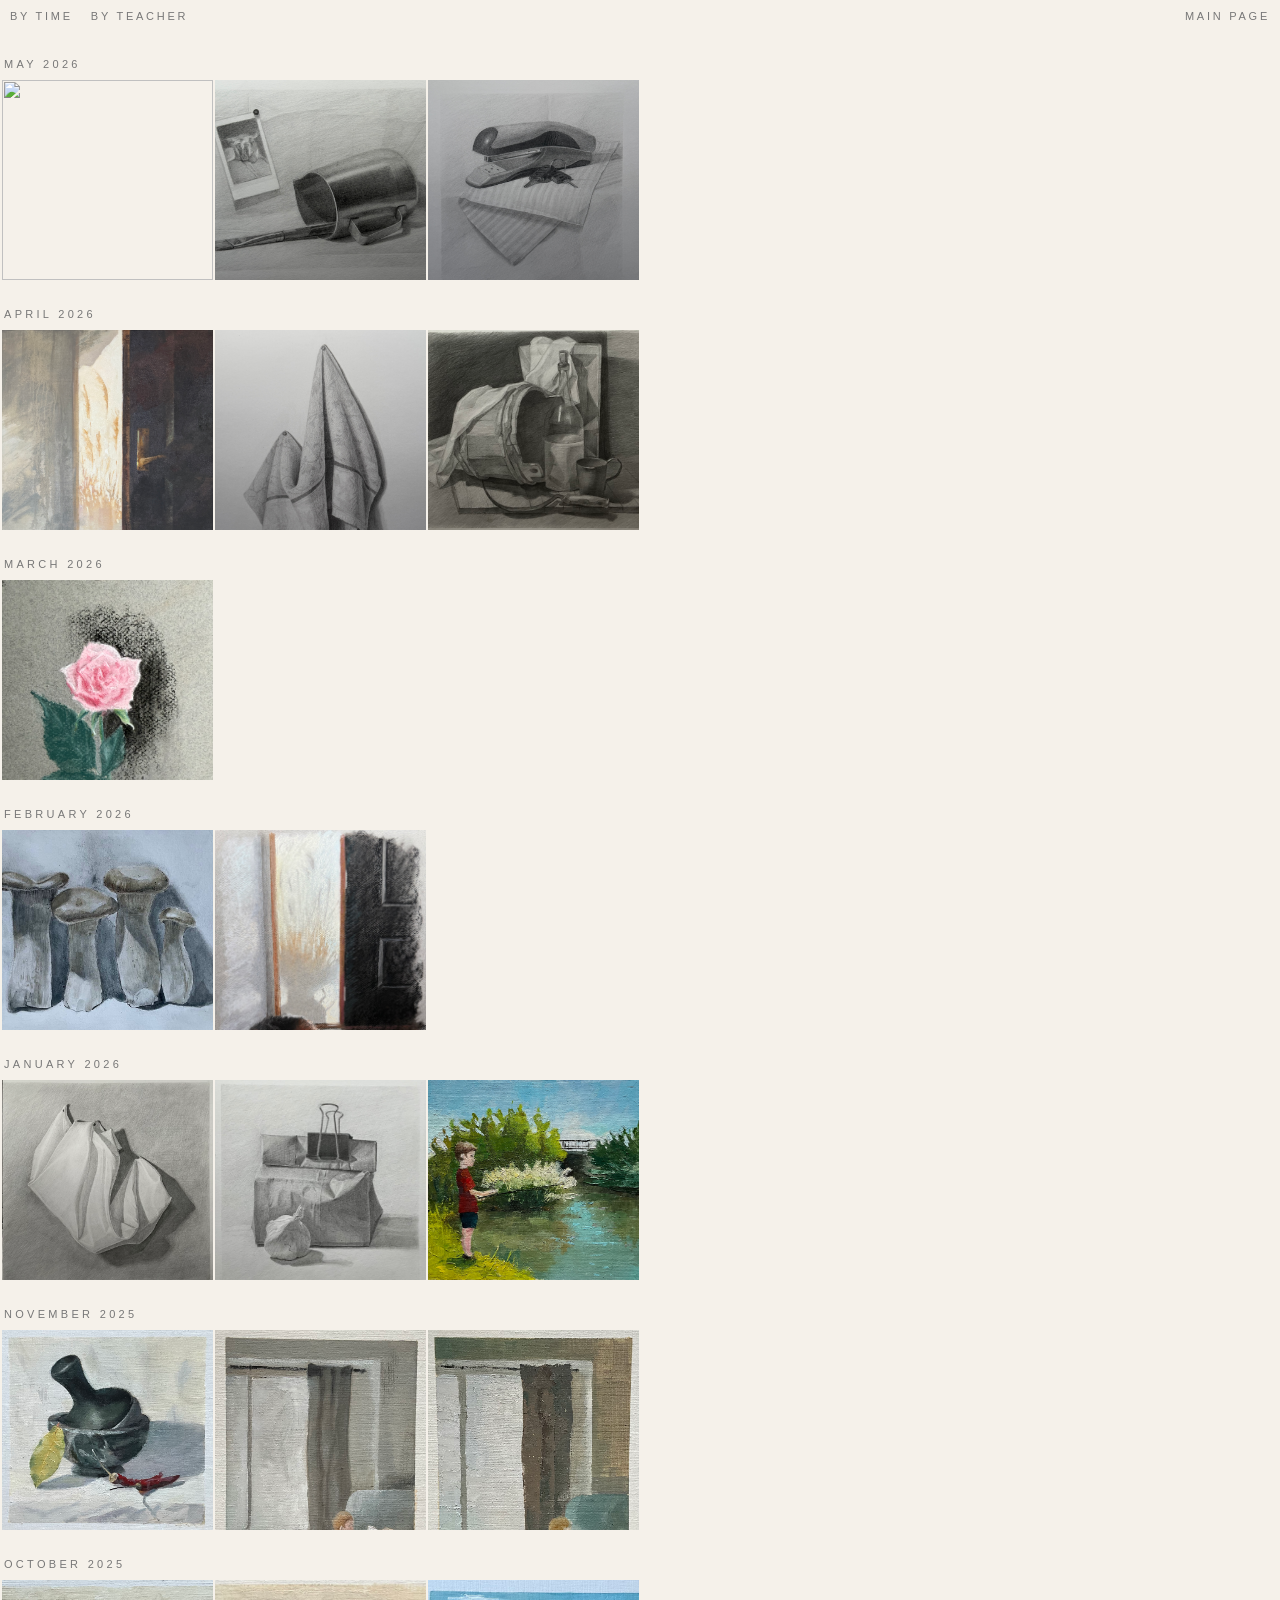
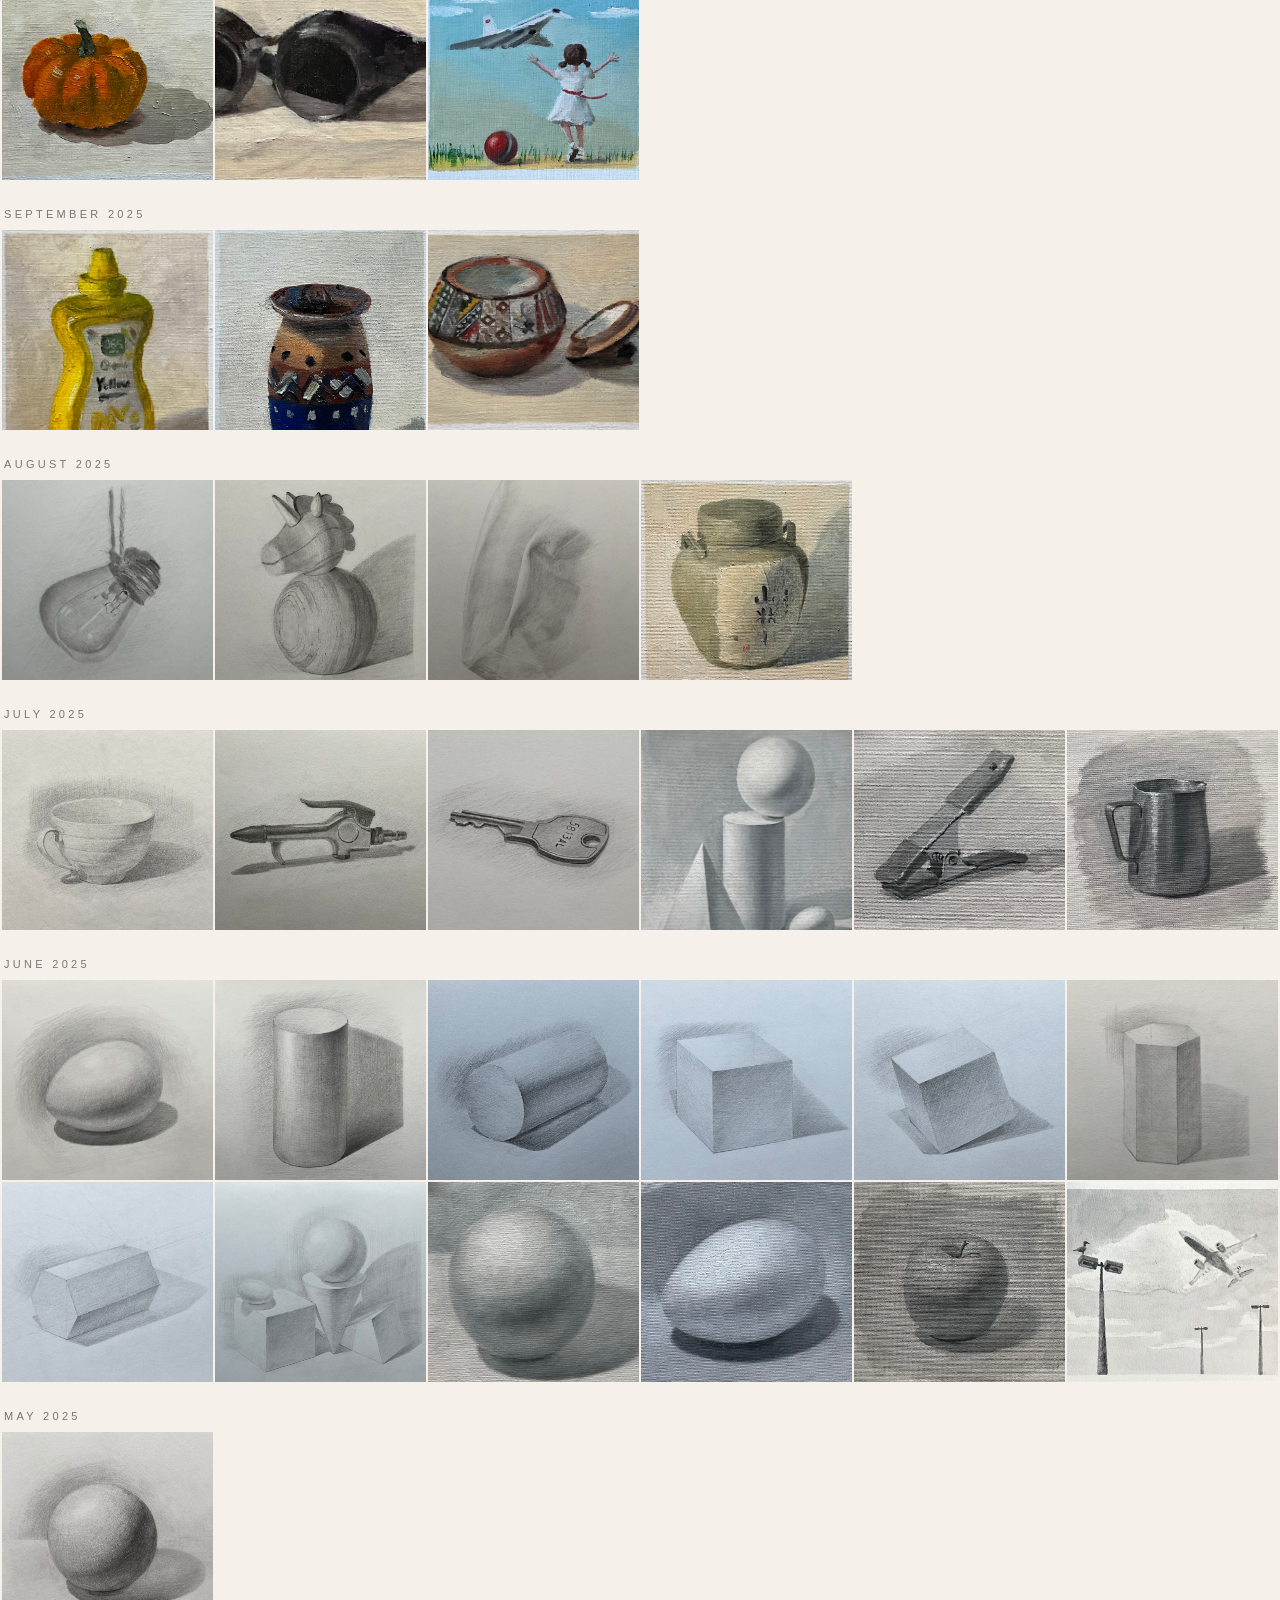
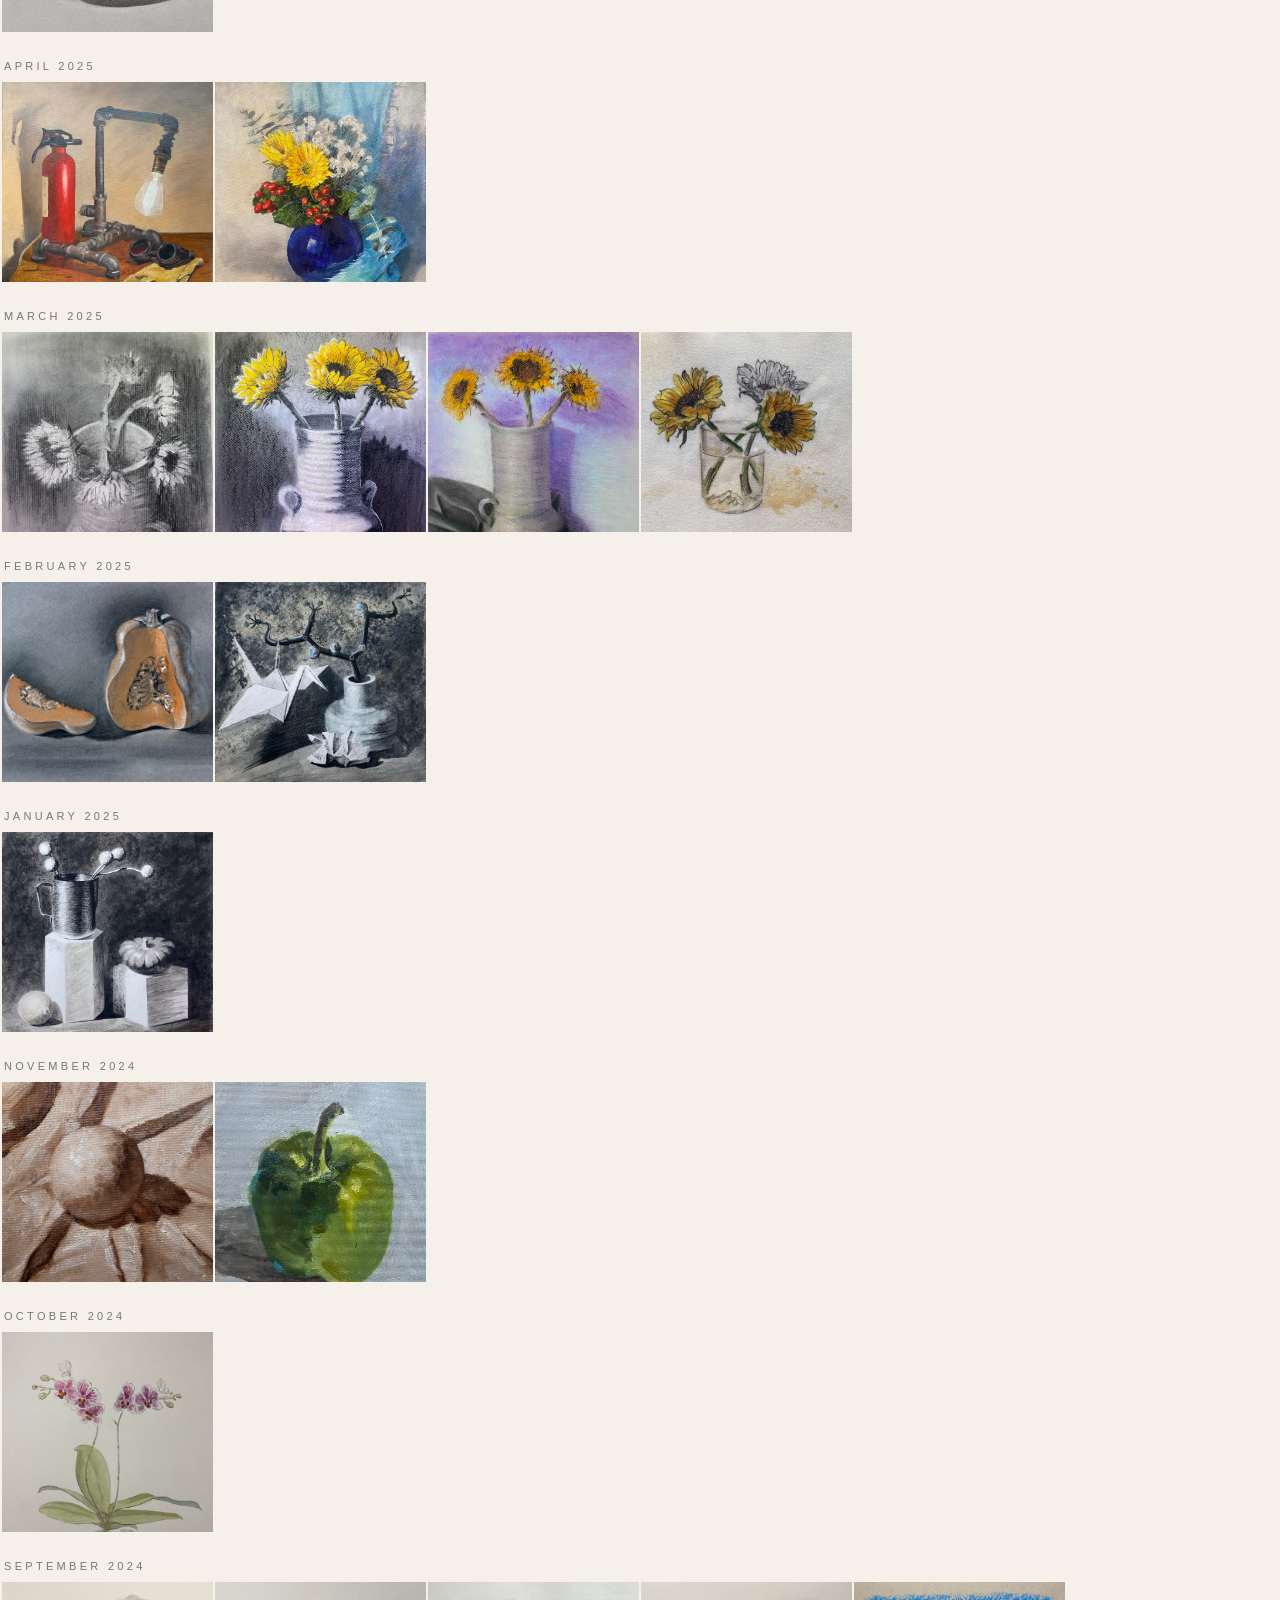
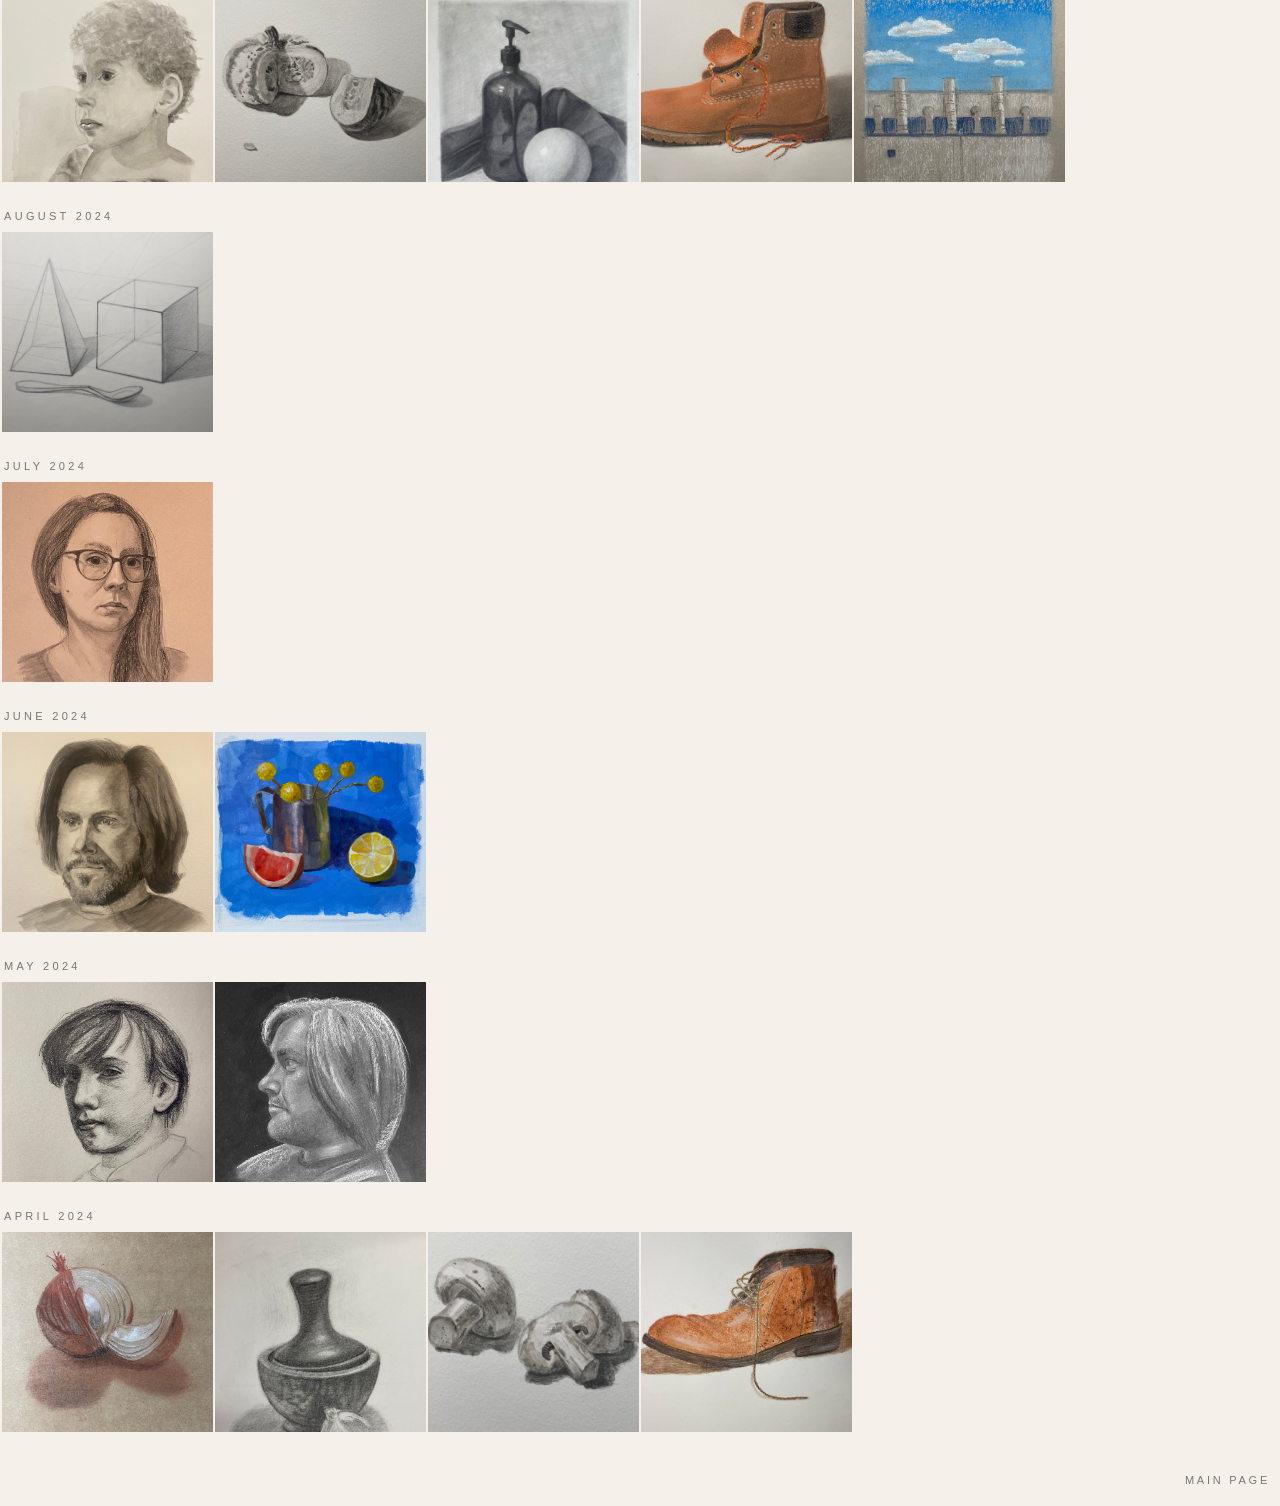
==== archive.html @ 97c2580a "Update archive.html" ====
<!DOCTYPE html>
<html lang="en">
<head>
  <meta charset="UTF-8" />
  <meta name="viewport" content="width=device-width, initial-scale=1.0" />
  <title>Archive | Jane Sternberger</title>
  <link rel="stylesheet" href="archive.css" />
</head>

<body>

  <div class="top-bar">
    <div class="archive-controls">
      <button onclick="showTimelineView()">By Time</button>
      <button onclick="showTeacherView()">By Teacher</button>
    </div>

    <a class="return-link" href="index.html">Main Page</a>
  </div>

  <main id="archive"></main>

  <div class="bottom-bar">
    <a class="return-link" href="index.html">Main Page</a>
  </div>

  <div id="lightbox" class="lightbox">
    <button class="close-button" onclick="closeLightbox()">×</button>
    <img id="lightbox-image" src="" alt="">
  </div>

  <script>
    const artworks = [
      {
        src: "images/Xyo2_6.jpg",
        teacher: "Oleg Toropygin",
        date: "2026-05"
      },
      {
        src: "images/Xyo2_5.jpg",
        teacher: "Oleg Toropygin",
        date: "2026-05"
      },
      {
        src: "images/Xyo2_4.jpg",
        teacher: "Oleg Toropygin",
        date: "2026-05"
      },
      {
        src: "images/WhereHomeIs2026.jpg",
        teacher: "Yulia Chzhou",
        date: "2026-04"
      },
      {
        src: "images/ExtinguishedHope2025.jpeg",
        teacher: "Yulia Chzhou",
        date: "2025-04"
      },
      {
        src: "images/StillLifeStudy2025.jpeg",
        teacher: "Yulia Chzhou",
        date: "2025-04"
      },
      {
        src: "images/RoseStudy2026.jpeg",
        teacher: "Yulia Chzhou",
        date: "2026-03"
      },
      {
        src: "images/SunflowersStudy2025.jpeg",
        teacher: "Yulia Chzhou",
        date: "2025-03"
      },
      {
        src: "images/SunflowersStudy22025.jpg",
        teacher: "Yulia Chzhou",
        date: "2025-03"
      },
      {
        src: "images/PumpkinStudy2025.jpeg",
        teacher: "Yulia Chzhou",
        date: "2025-02"
      },
            {
        src: "images/Xyo2_draperywithpattern.jpg",
        teacher: "Oleg Toropygin",
        date: "2026-04"
      },
      {
        src: "images/Xyo2_copy.jpg",
        teacher: "Oleg Toropygin",
        date: "2026-04"
      },
      {
        src: "images/Xyo2_drapery.jpeg",
        teacher: "Oleg Toropygin",
        date: "2026-01"
      },
      {
        src: "images/Xyo1_stilllifefinal.jpeg",
        teacher: "Oleg Toropygin",
        date: "2026-01"
      },
      {
        src: "images/OnionStudy2024.jpeg",
        teacher: "Yulia Chzhou",
        date: "2024-04"
      },
      {
        src: "images/PortraitStudyCopy2024.jpeg",
        teacher: "Yulia Chzhou",
        date: "2024-05"
      },
      {
        src: "images/PortraitStudyE2024.jpeg",
        teacher: "Yulia Chzhou",
        date: "2024-05"
      },
      {
        src: "images/PortraitStudyE22024.jpeg",
        teacher: "Yulia Chzhou",
        date: "2024-06"
      },
      {
        src: "images/PortraitStudyL2024.jpeg",
        teacher: "Yulia Chzhou",
        date: "2024-09"
      },
      {
        src: "images/PortraitStudySelf2024.jpeg",
        teacher: "Yulia Chzhou",
        date: "2024-07"
      },
      {
        src: "images/PumpkinStudy2024.jpeg",
        teacher: "Yulia Chzhou",
        date: "2024-09"
      },
      {
        src: "images/StillLifeCharcoal2024.jpeg",
        teacher: "Yulia Chzhou",
        date: "2024-04"
      },
      {
        src: "images/StillLifeDrawing2024.jpeg",
        teacher: "Yulia Chzhou",
        date: "2024-09"
      },
      {
        src: "images/StillLifeSauce2025.jpeg",
        teacher: "Yulia Chzhou",
        date: "2025-01"
      },
      {
        src: "images/StillLifeStudyTempera2024.jpeg",
        teacher: "Olya Lookoye",
        date: "2024-06"
      },
      {
        src: "images/SunflowerStudy32025.jpeg",
        teacher: "Yulia Chzhou",
        date: "2025-03"
      },
      {
        src: "images/SunflowerStudy42025.jpeg",
        teacher: "Yulia Chzhou",
        date: "2025-03"
      },
      {
        src: "images/ToneStudy2024.jpeg",
        teacher: "Self",
        date: "2024-11"
      },
      {
        src: "images/MushroomsStudy2024.jpeg",
        teacher: "Yulia Chzhou",
        date: "2024-04"
      },
      {
        src: "images/ShoeStudy2024.jpeg",
        teacher: "Yulia Chzhou",
        date: "2024-04"
      },
      {
        src: "images/ShoeStudy22024.jpeg",
        teacher: "Yulia Chzhou",
        date: "2024-09"
      },
      {
        src: "images/LandscapeStudyPastel2024.jpeg",
        teacher: "Yulia Chzhou",
        date: "2024-09"
      },
      {
        src: "images/OrchidStudy2024.jpeg",
        teacher: "Yulia Chzhou",
        date: "2024-10"
      },
      {
        src: "images/PepperStudy2024.jpeg",
        teacher: "Yulia Chzhou",
        date: "2024-11"
      },
      {
        src: "images/StillLifeStudyLego2025.jpeg",
        teacher: "Yulia Chzhou",
        date: "2025-02"
      },
      {
        src: "images/MushroomsStudy2026.jpeg",
        teacher: "Yulia Chzhou",
        date: "2026-02"
      },
      {
        src: "images/WhereHomeIsPastel2026.jpeg",
        teacher: "Yulia Chzhou",
        date: "2026-02"
      },
      {
        src: "images/StillLifeStudy2024.jpeg",
        teacher: "Yulia Chzhou",
        date: "2024-08"
      },
      {
        src: "images/Xyo_cc1.jpeg",
        teacher: "Oleg Toropygin",
        date: "2025-05"
      },
      {
        src: "images/Xyo_cc2.jpeg",
        teacher: "Oleg Toropygin",
        date: "2025-06"
      },
      {
        src: "images/Xyo_cc3.jpeg",
        teacher: "Oleg Toropygin",
        date: "2025-06"
      },
      {
        src: "images/Xyo_cc4.jpeg",
        teacher: "Oleg Toropygin",
        date: "2025-06"
      },
      {
        src: "images/Xyo_cc5.jpeg",
        teacher: "Oleg Toropygin",
        date: "2025-06"
      },
      {
        src: "images/Xyo_cc6.jpeg",
        teacher: "Oleg Toropygin",
        date: "2025-06"
      },
      {
        src: "images/Xyo_cc7.jpeg",
        teacher: "Oleg Toropygin",
        date: "2025-06"
      },
      {
        src: "images/Xyo_cc8.jpeg",
        teacher: "Oleg Toropygin",
        date: "2025-06"
      },
      {
        src: "images/Xyo_cc9.jpeg",
        teacher: "Oleg Toropygin",
        date: "2025-06"
      },
      {
        src: "images/Xyo_cc10.jpeg",
        teacher: "Oleg Toropygin",
        date: "2025-06"
      },
      {
        src: "images/Xyo_cc11.jpeg",
        teacher: "Oleg Toropygin",
        date: "2025-06"
      },
      {
        src: "images/Xyo_cc12.jpeg",
        teacher: "Oleg Toropygin",
        date: "2025-06"
      },
      {
        src: "images/Xyo_cc13.jpeg",
        teacher: "Oleg Toropygin",
        date: "2025-06"
      },
      {
        src: "images/Xyo1_1.jpeg",
        teacher: "Oleg Toropygin",
        date: "2025-07"
      },
      {
        src: "images/Xyo1_2.jpeg",
        teacher: "Oleg Toropygin",
        date: "2025-07"
      },
      {
        src: "images/Xyo1_3.jpeg",
        teacher: "Oleg Toropygin",
        date: "2025-07"
      },
      {
        src: "images/Xyo1_4.jpeg",
        teacher: "Oleg Toropygin",
        date: "2025-08"
      },
      {
        src: "images/Xyo1_5.jpeg",
        teacher: "Oleg Toropygin",
        date: "2025-08"
      },
      {
        src: "images/Xyo1_6.jpeg",
        teacher: "Oleg Toropygin",
        date: "2025-08"
      },
      {
        src: "images/Xyo1_7.jpeg",
        teacher: "Oleg Toropygin",
        date: "2025-07"
      },
      {
        src: "images/Xyo1_8.jpeg",
        teacher: "Oleg Toropygin",
        date: "2025-07"
      },
      {
        src: "images/Xyo1_9.jpeg",
        teacher: "Oleg Toropygin",
        date: "2025-07"
      },
      {
        src: "images/Xyo1_10.jpeg",
        teacher: "Oleg Toropygin",
        date: "2025-08"
      },
      {
        src: "images/Xyo1_11.jpeg",
        teacher: "Oleg Toropygin",
        date: "2025-09"
      },
      {
        src: "images/Xyo1_12.jpeg",
        teacher: "Oleg Toropygin",
        date: "2025-09"
      },
      {
        src: "images/Xyo1_13.jpeg",
        teacher: "Oleg Toropygin",
        date: "2025-09"
      },
      {
        src: "images/Xyo1_14.jpeg",
        teacher: "Oleg Toropygin",
        date: "2025-10"
      },
      {
        src: "images/Xyo1_15.jpeg",
        teacher: "Oleg Toropygin",
        date: "2025-10"
      },
      {
        src: "images/Xyo1_16.jpeg",
        teacher: "Oleg Toropygin",
        date: "2025-10"
      },
      {
        src: "images/Xyo1_17.jpeg",
        teacher: "Oleg Toropygin",
        date: "2025-11"
      },
      {
        src: "images/Xyo1_18.jpeg",
        teacher: "Oleg Toropygin",
        date: "2025-11"
      },
      {
        src: "images/Xyo1_19.jpeg",
        teacher: "Oleg Toropygin",
        date: "2025-11"
      },
      {
        src: "images/Xyo1_20.jpeg",
        teacher: "Oleg Toropygin",
        date: "2026-01"
      }
    ];

    const archive = document.getElementById("archive");

    function formatMonth(dateString) {
      const [year, month] = dateString.split("-");
      const date = new Date(year, month - 1);

      return date.toLocaleString("en-US", {
        month: "long",
        year: "numeric"
      });
    }

    function renderGrouped(groupKey) {
      archive.innerHTML = "";

      const groups = {};

      artworks.forEach(function(art) {
        const groupName = art[groupKey];

        if (!groups[groupName]) {
          groups[groupName] = [];
        }

        groups[groupName].push(art);
      });

      let groupNames = Object.keys(groups);

      if (groupKey === "date") {
        groupNames.sort().reverse();
      } else {
        groupNames.sort(function(a, b) {
          if (a === "Yulia Chzhou") return -1;
          if (b === "Yulia Chzhou") return 1;
          return a.localeCompare(b);
        });
      }

      groupNames.forEach(function(groupName) {
        const section = document.createElement("section");
        section.className = "archive-section";

        const heading = document.createElement("h2");

        if (groupKey === "date") {
          heading.textContent = formatMonth(groupName);
        } else {
          heading.textContent = groupName;
        }

        section.appendChild(heading);

        const grid = document.createElement("div");
        grid.className = "archive-grid";

        groups[groupName].sort(function(a, b) {
          return b.date.localeCompare(a.date);
        });

        groups[groupName].forEach(function(art) {
          const img = document.createElement("img");
          img.src = art.src;
          img.alt = "";

          img.onclick = function() {
            openLightbox(art.src);
          };

          grid.appendChild(img);
        });

        section.appendChild(grid);
        archive.appendChild(section);
      });
    }

    function showTimelineView() {
      renderGrouped("date");
    }

    function showTeacherView() {
      renderGrouped("teacher");
    }

    function openLightbox(src) {
      document.getElementById("lightbox-image").src = src;
      document.getElementById("lightbox").classList.add("open");
    }

    function closeLightbox() {
      document.getElementById("lightbox").classList.remove("open");
      document.getElementById("lightbox-image").src = "";
    }

    showTimelineView();
  </script>

</body>
</html>
---- archive.css ----
* {
  box-sizing: border-box;
}

body {
  margin: 0;
  background: #f5f1ea;
  color: #222;
}

.top-bar,
.bottom-bar {
  display: flex;
  justify-content: space-between;
  align-items: center;
  padding: 10px;
}

.bottom-bar {
  justify-content: flex-end;
  padding-top: 40px;
  padding-bottom: 20px;
}

.archive-controls {
  display: flex;
  gap: 18px;
}

.archive-controls button,
.return-link {
  border: 0;
  background: none;
  padding: 0;
  cursor: pointer;
  font-family: Arial, Helvetica, sans-serif;
  font-size: 11px;
  letter-spacing: 0.25em;
  text-transform: uppercase;
  text-decoration: none;
  color: #777;
}

.archive-controls button:hover,
.return-link:hover {
  color: #222;
}

.archive-section h2 {
  margin: 26px 4px 8px;
  font-family: Arial, Helvetica, sans-serif;
  font-size: 11px;
  font-weight: 400;
  letter-spacing: 0.3em;
  text-transform: uppercase;
  color: #777;
}

.archive-grid {
  display: grid;
  grid-template-columns: repeat(auto-fill, minmax(200px, 1fr));
  gap: 2px;
  padding: 2px;
}

.archive-grid img {
  width: 100%;
  height: 200px;
  object-fit: cover;
  object-position: top;
  display: block;
  cursor: pointer;
}

.lightbox {
  display: none;
}

.lightbox.open {
  position: fixed;
  inset: 0;
  z-index: 9999;
  background: rgba(245, 241, 234, 0.96);
  display: flex;
  justify-content: center;
  align-items: center;
  padding: 36px;
}

.lightbox img {
  max-width: 92vw;
  max-height: 88vh;
  object-fit: contain;
  display: block;
}

.close-button {
  position: fixed;
  top: 18px;
  right: 22px;
  border: 0;
  background: none;
  font-size: 34px;
  line-height: 1;
  cursor: pointer;
  color: #222;
}
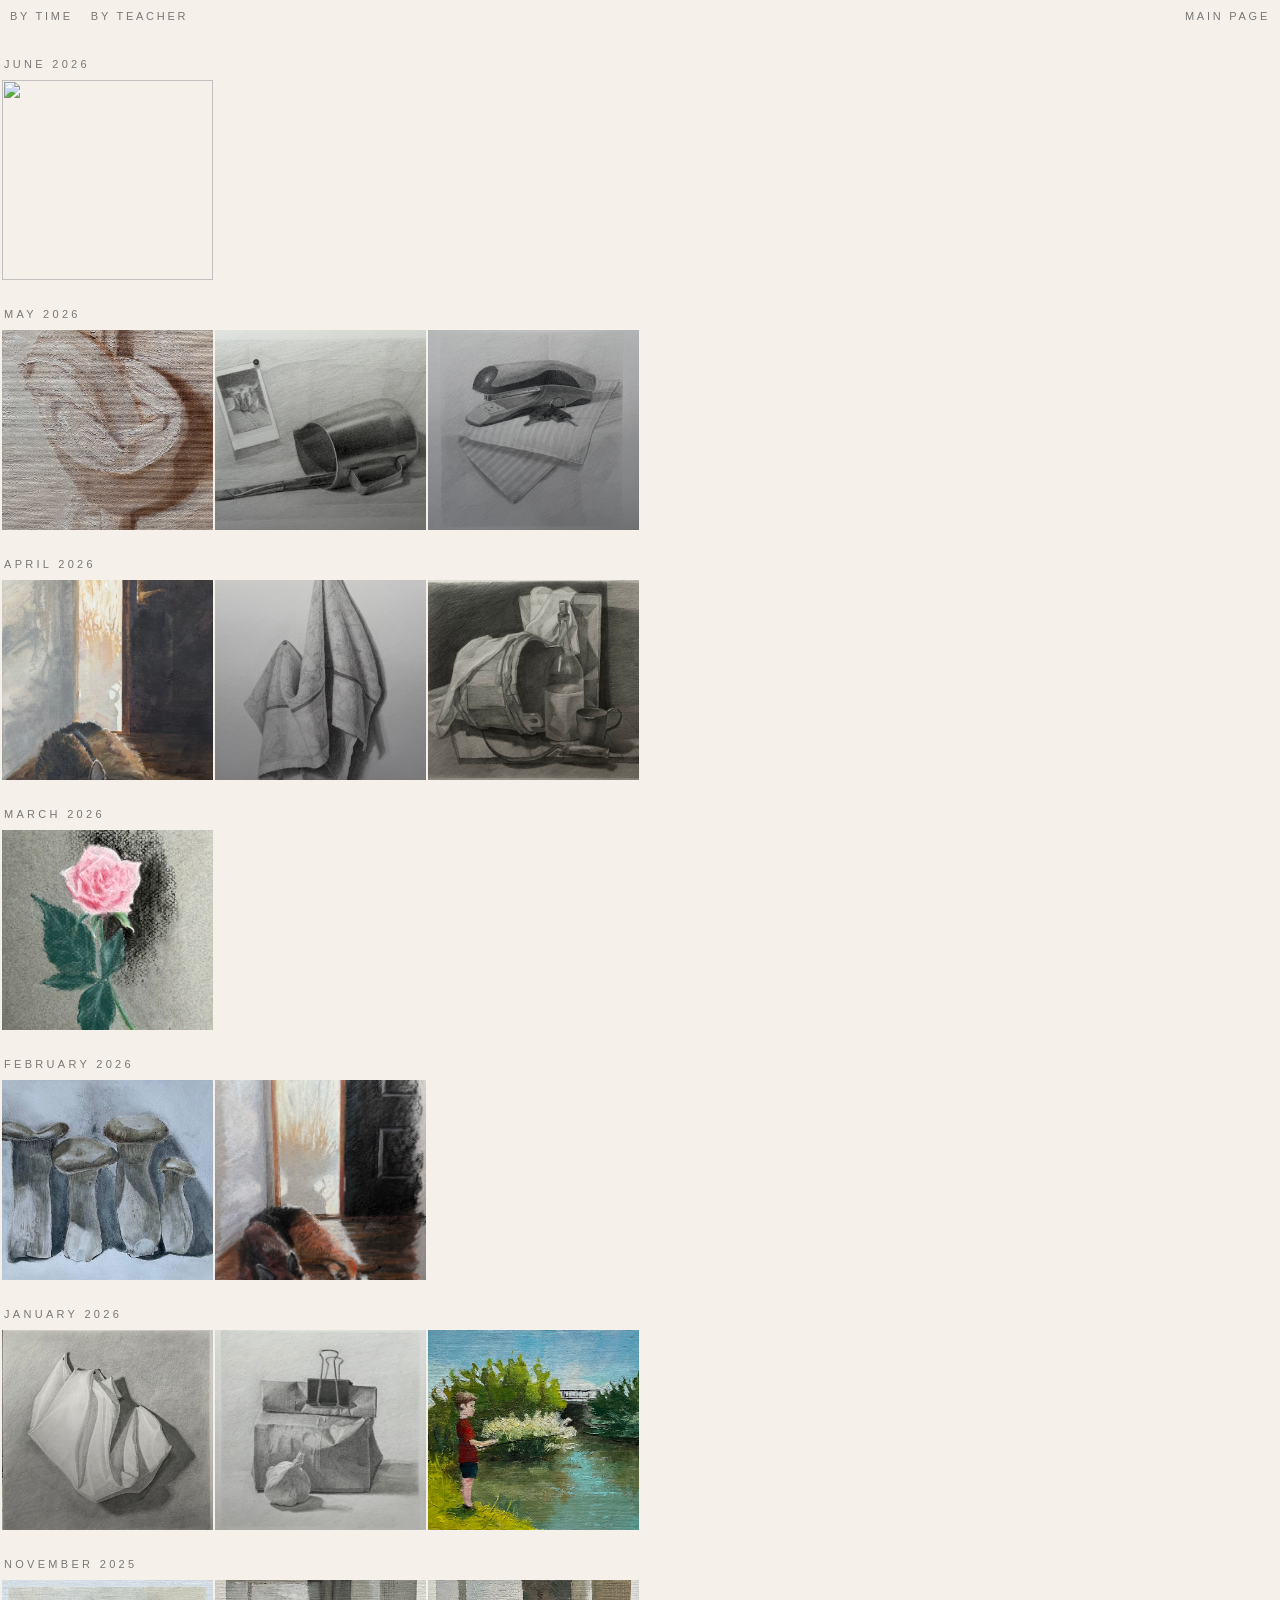
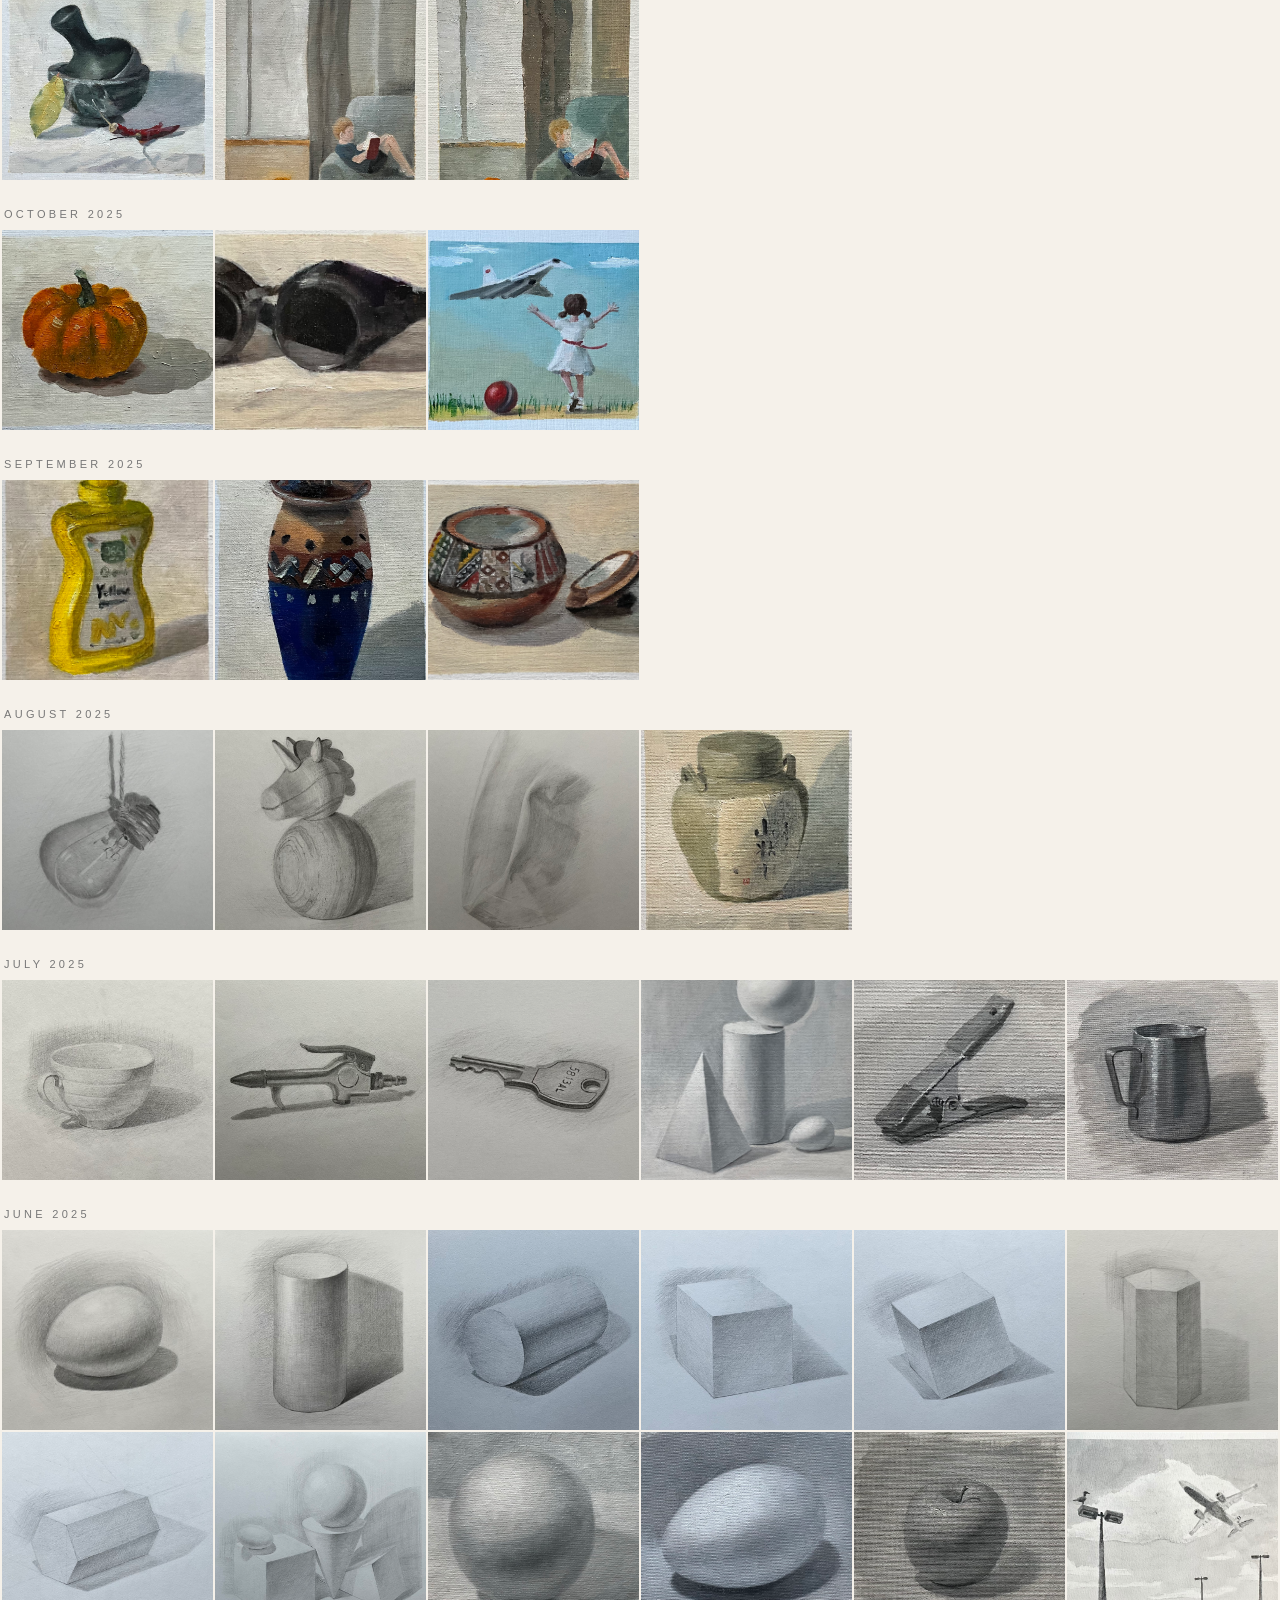
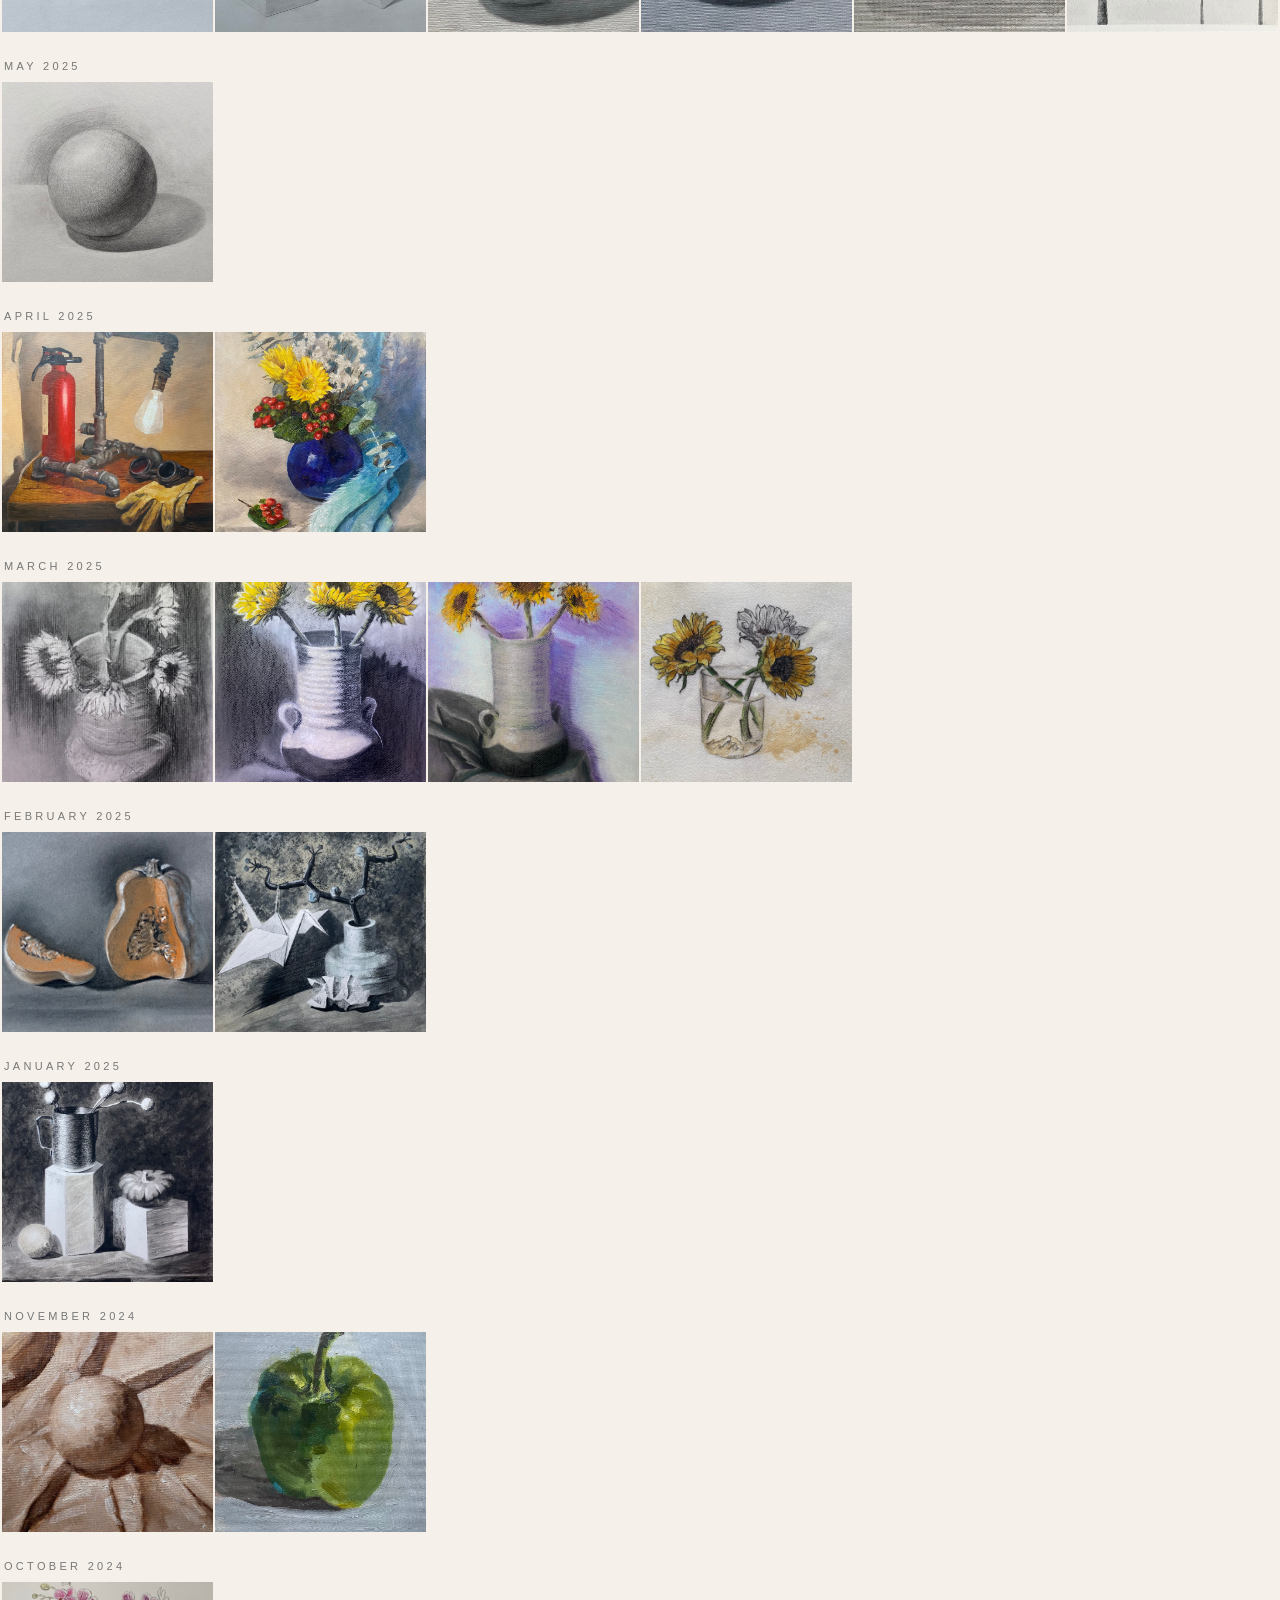
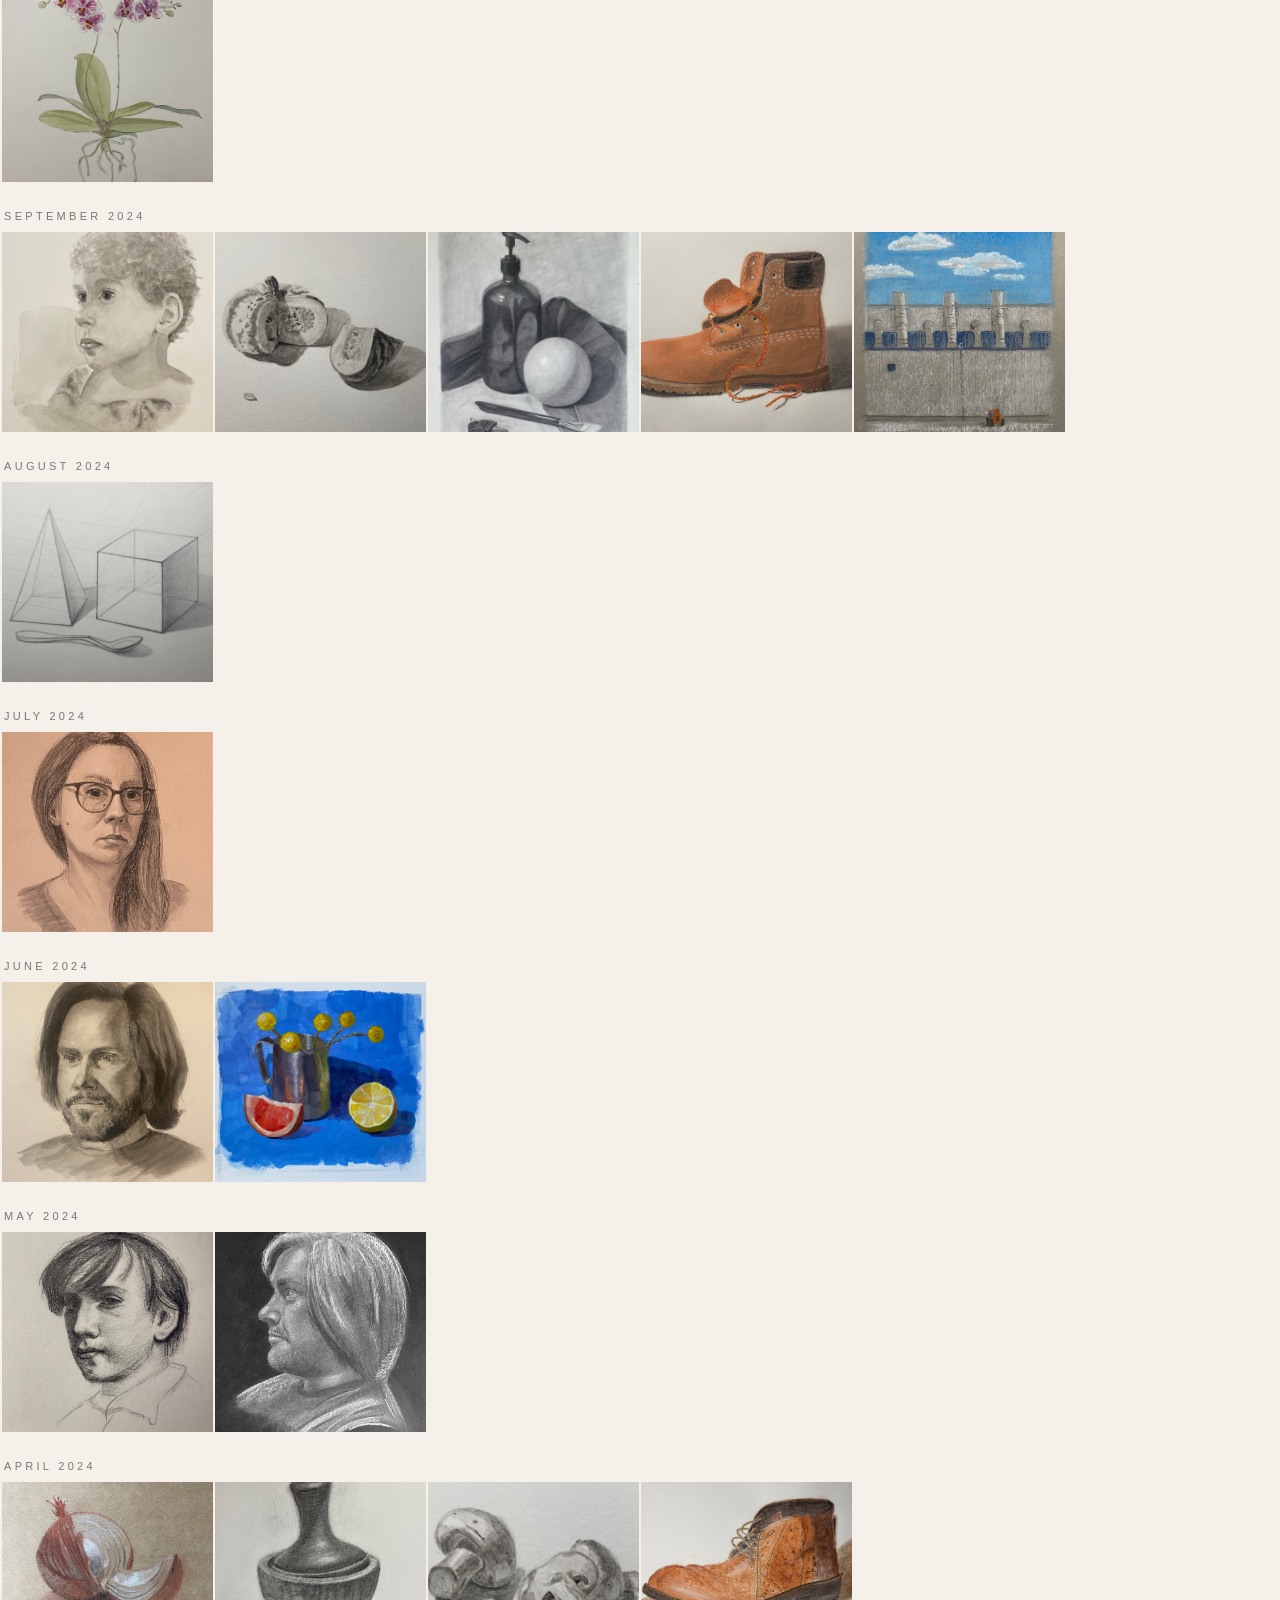
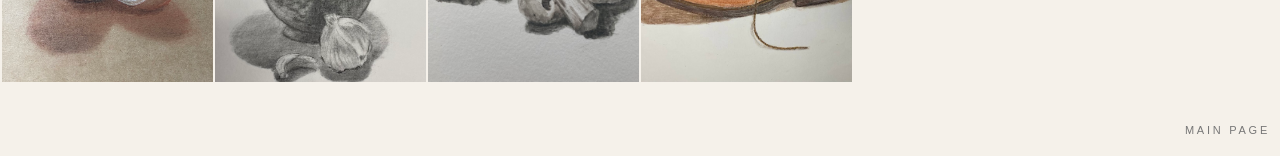
==== commit 5aa65fe7: "Update archive.html" ====
--- a/archive.html
+++ b/archive.html
@@ -31,6 +31,11 @@
 
   <script>
     const artworks = [
+      {
+        src: "images/Xyo2_7.jpg",
+        teacher: "Oleg Toropygin",
+        date: "2026-06"
+      },
       {
         src: "images/Xyo2_6.jpg",
         teacher: "Oleg Toropygin",
--- a/archive.css
+++ b/archive.css
@@ -67,7 +67,7 @@
   width: 100%;
   height: 200px;
   object-fit: cover;
-  object-position: top;
+  object-position: center;
   display: block;
   cursor: pointer;
 }
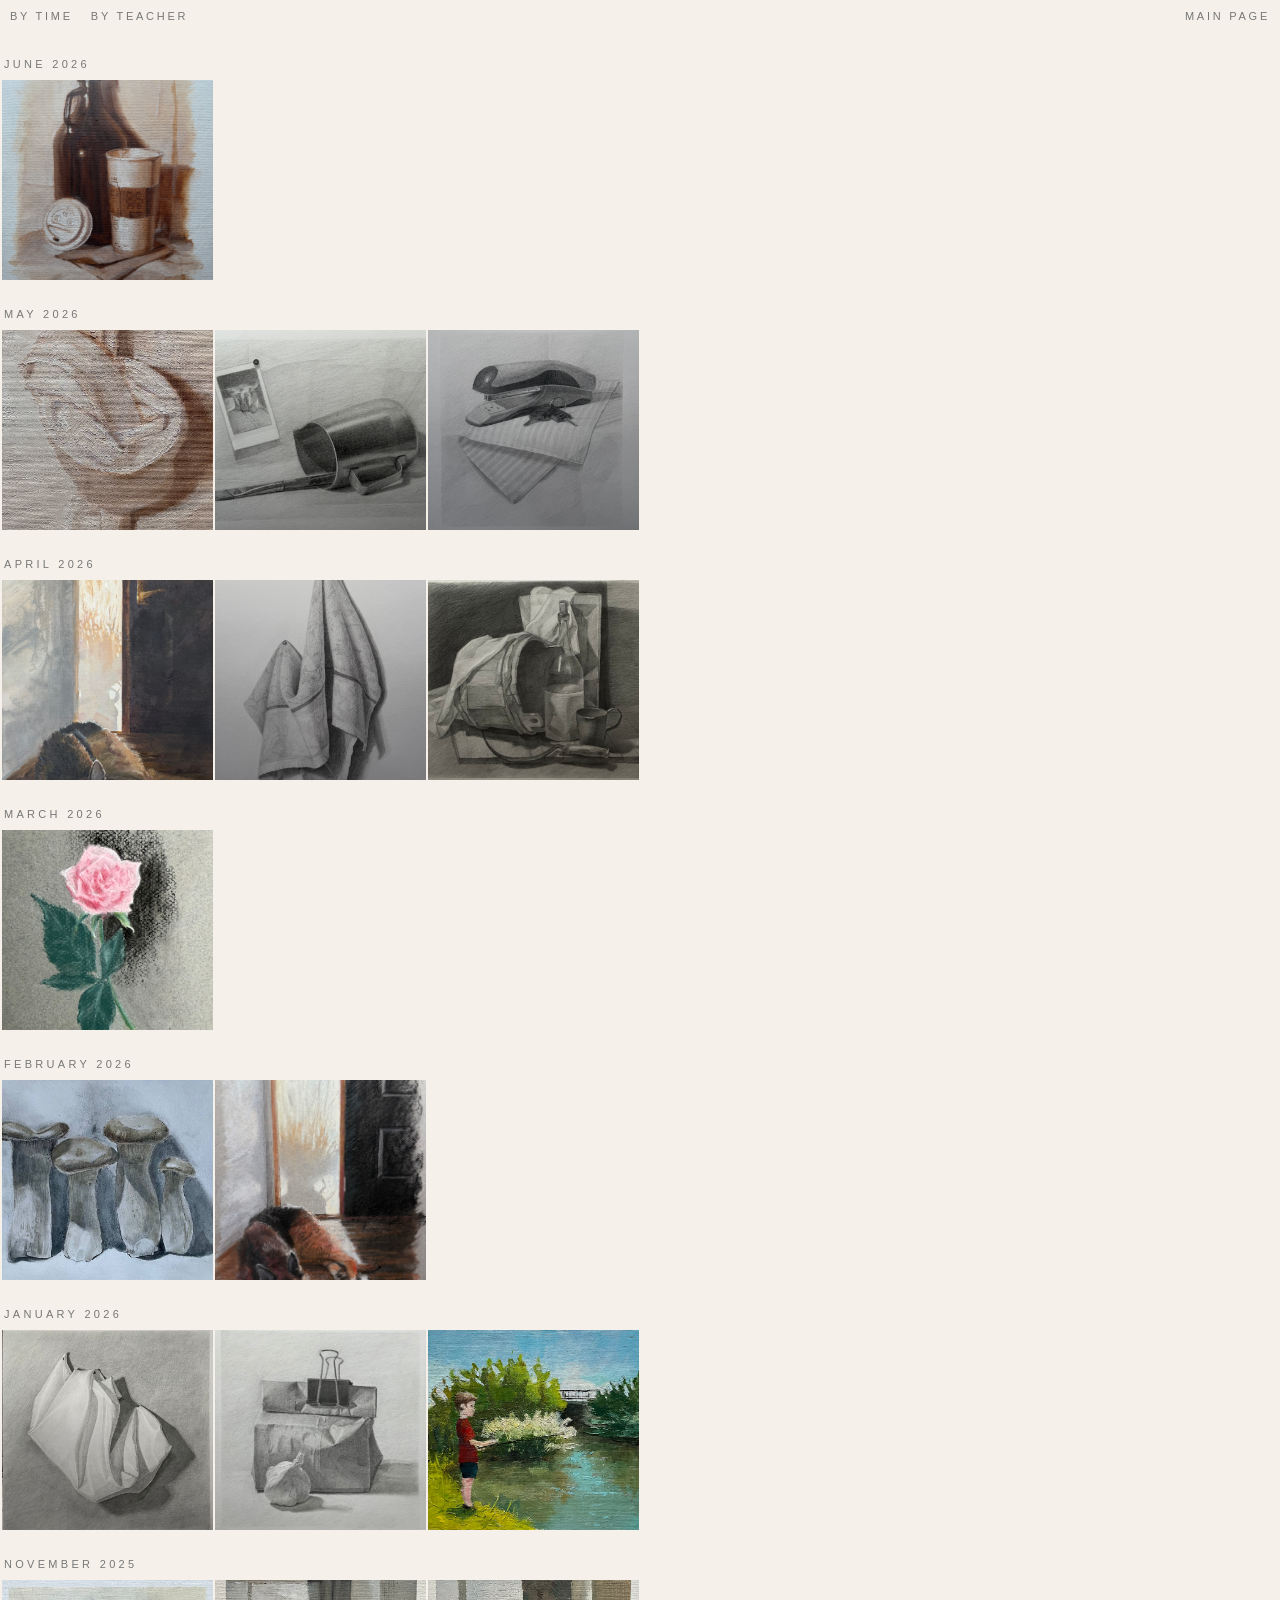
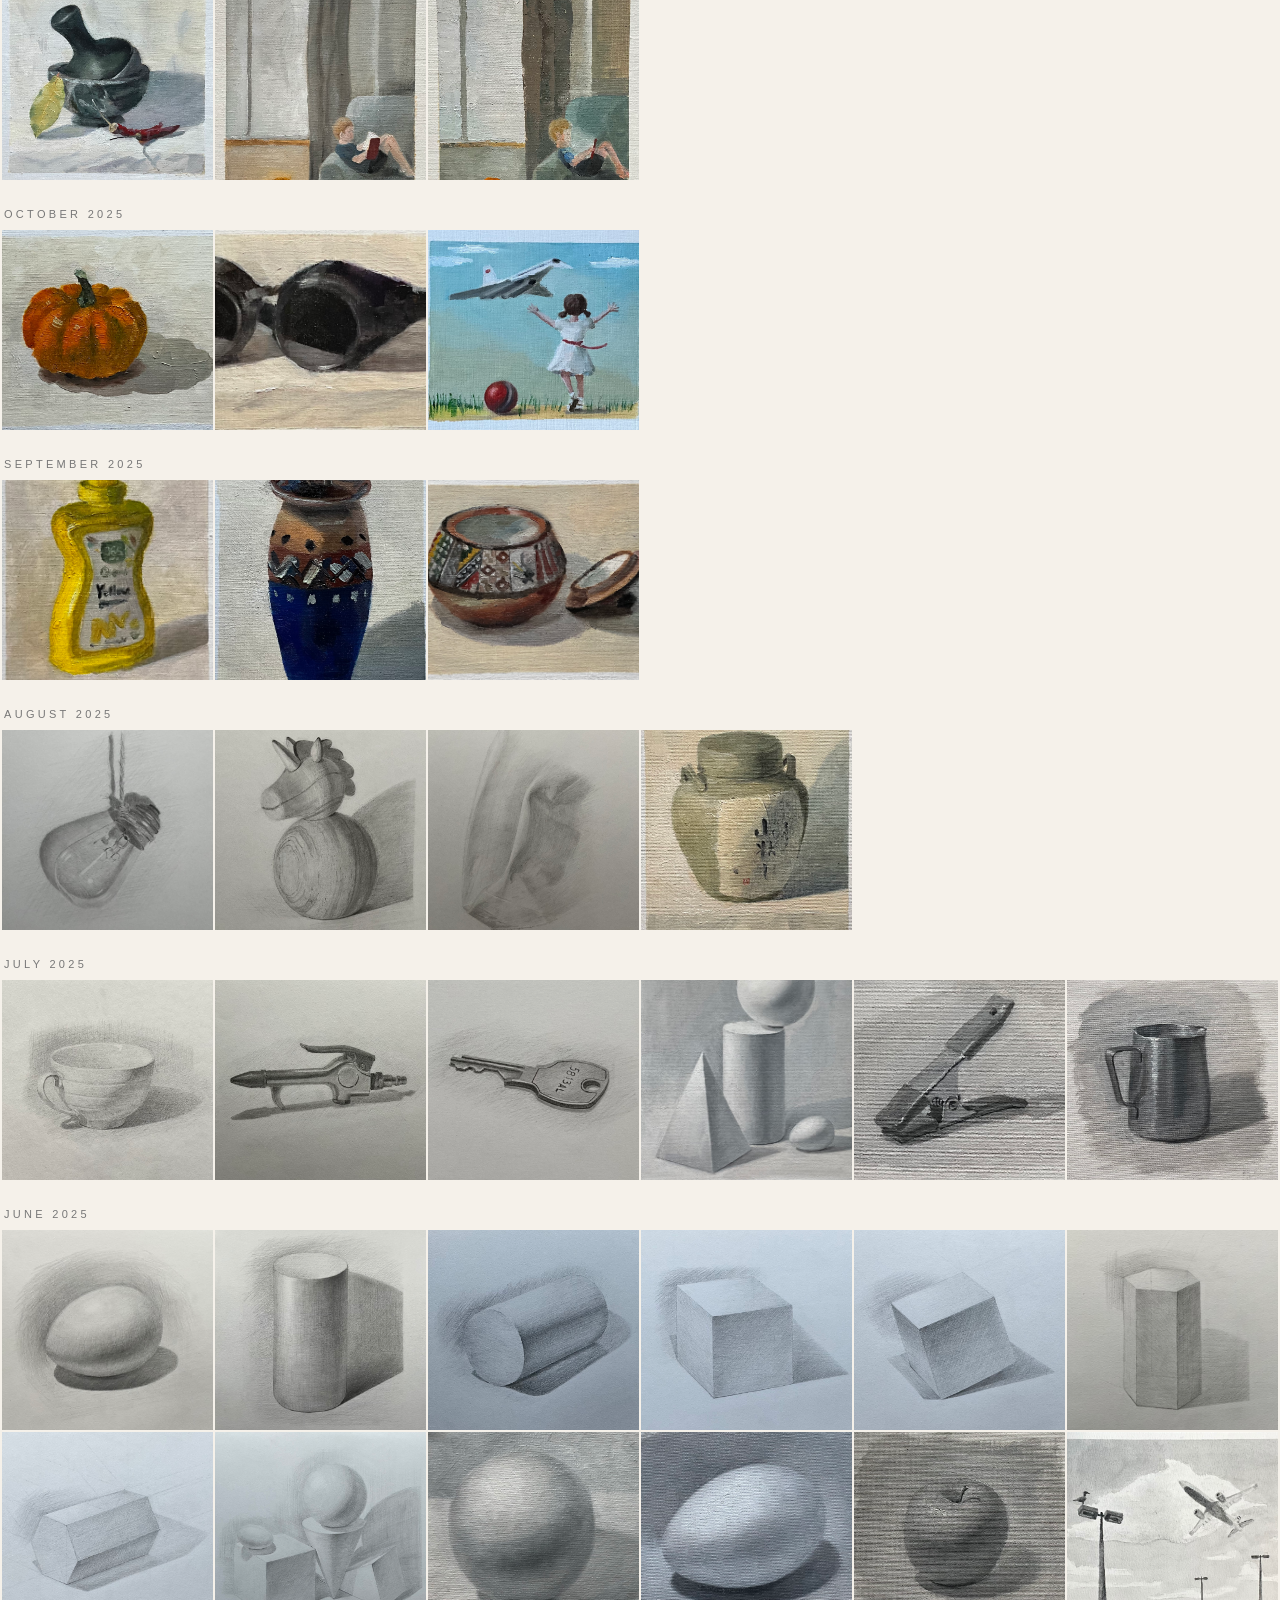
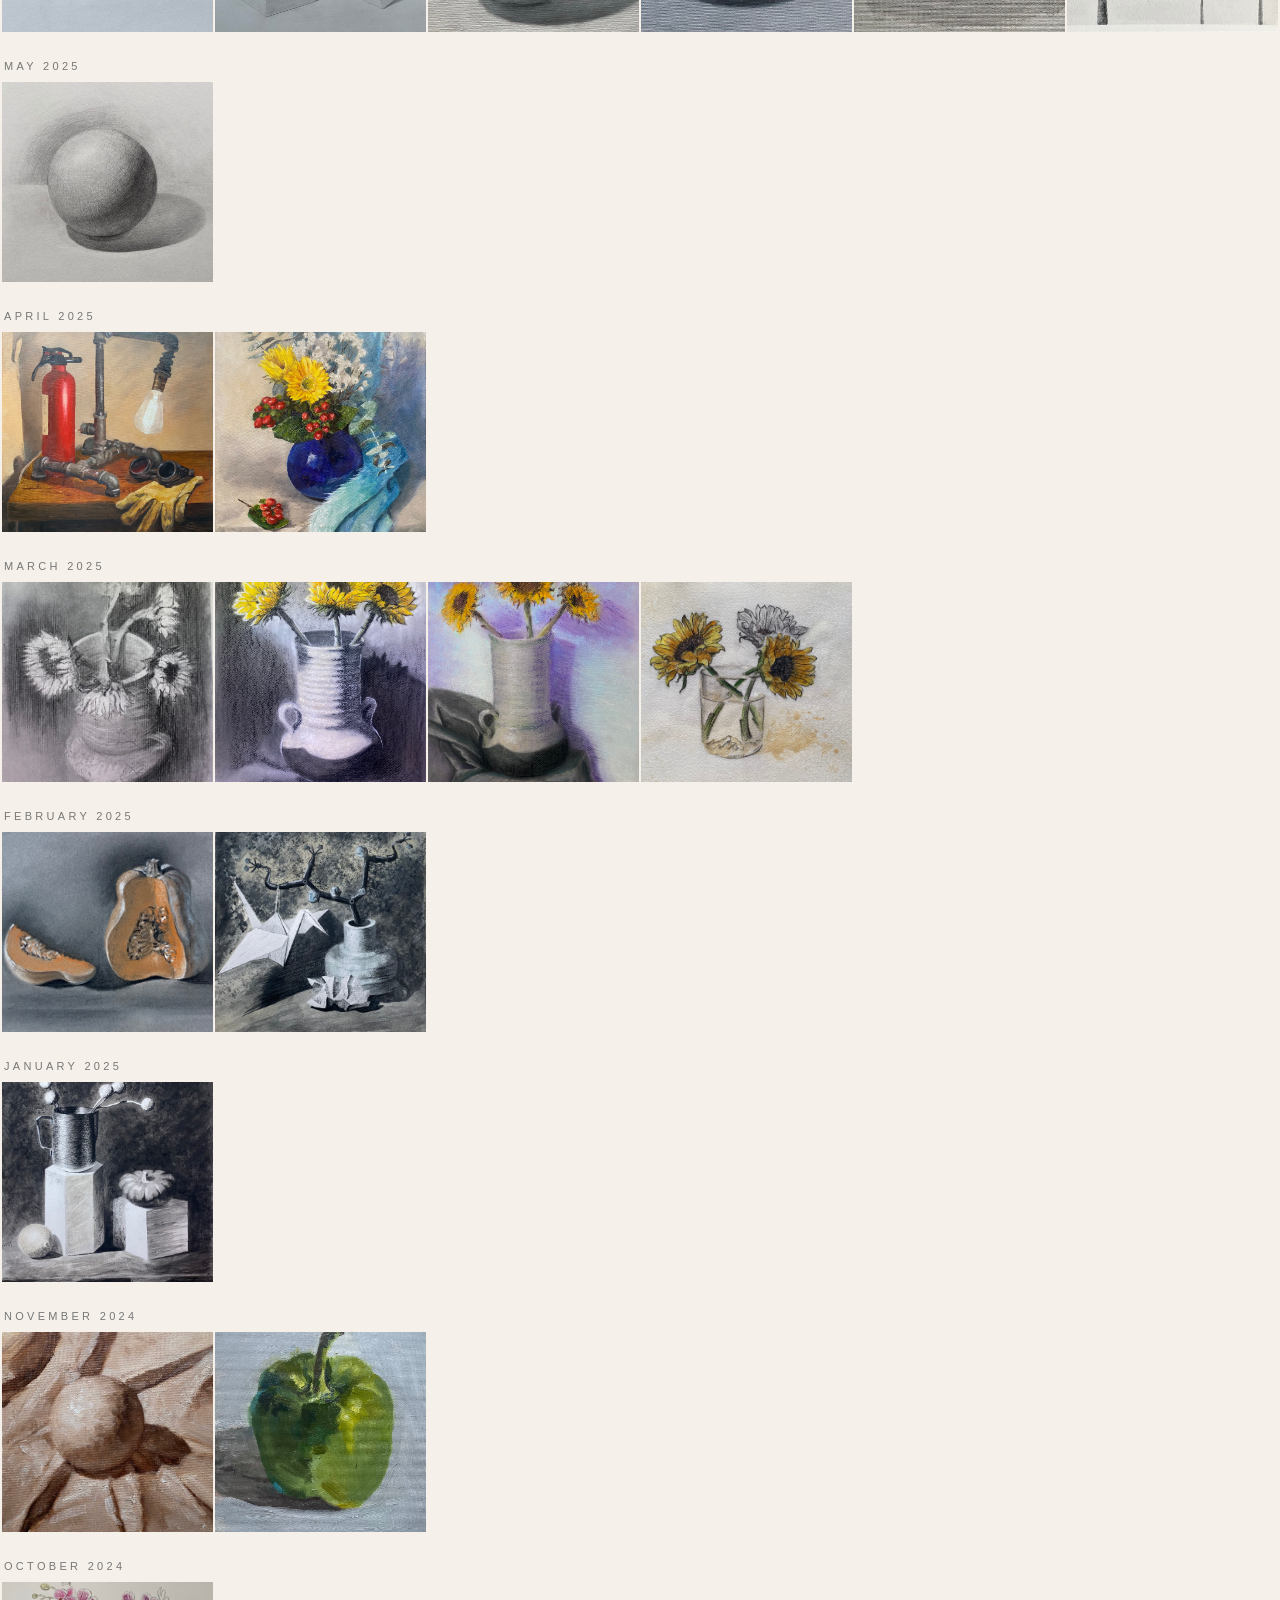
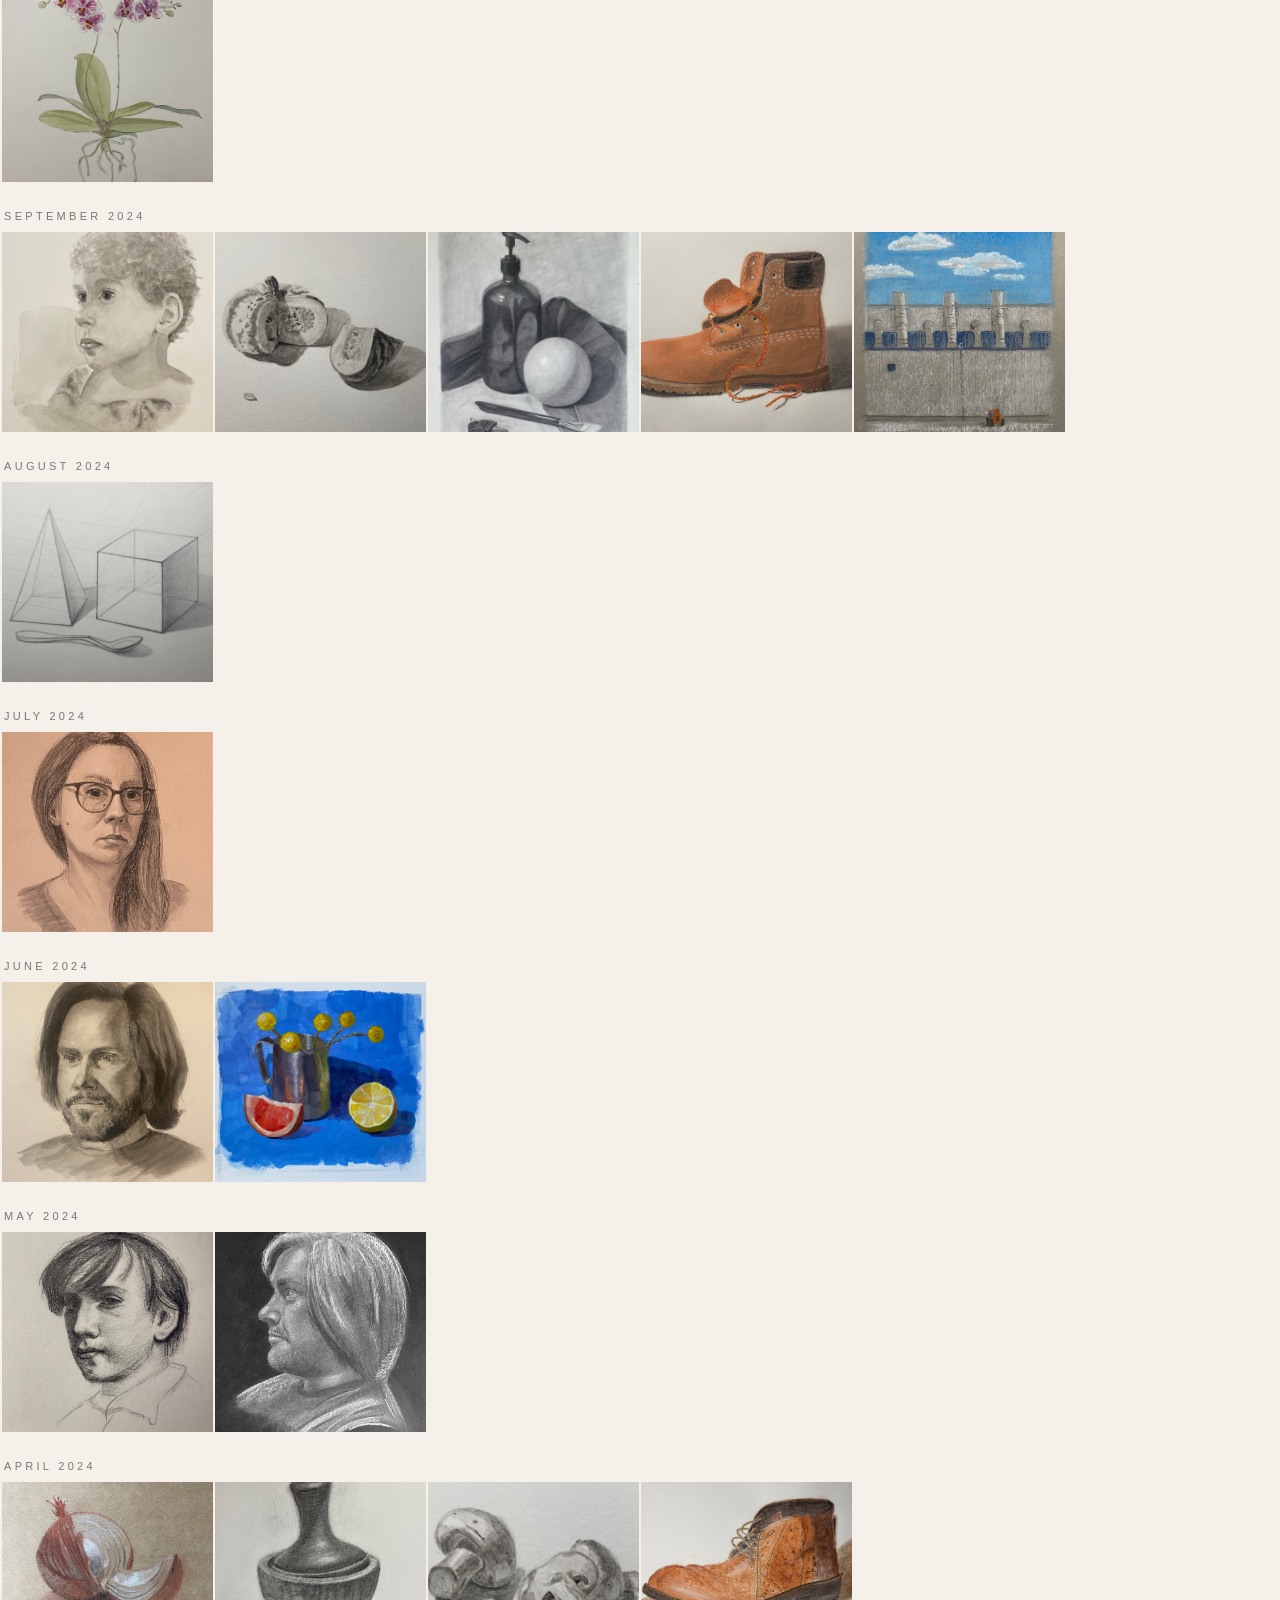
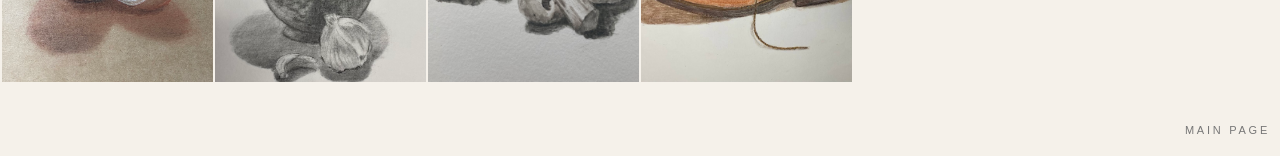
==== commit aff5c698: "Update archive.html" ====
--- a/archive.html
+++ b/archive.html
@@ -32,7 +32,7 @@
   <script>
     const artworks = [
       {
-        src: "images/Xyo2_7.jpg",
+        src: "images/Xyo2_7.JPG",
         teacher: "Oleg Toropygin",
         date: "2026-06"
       },
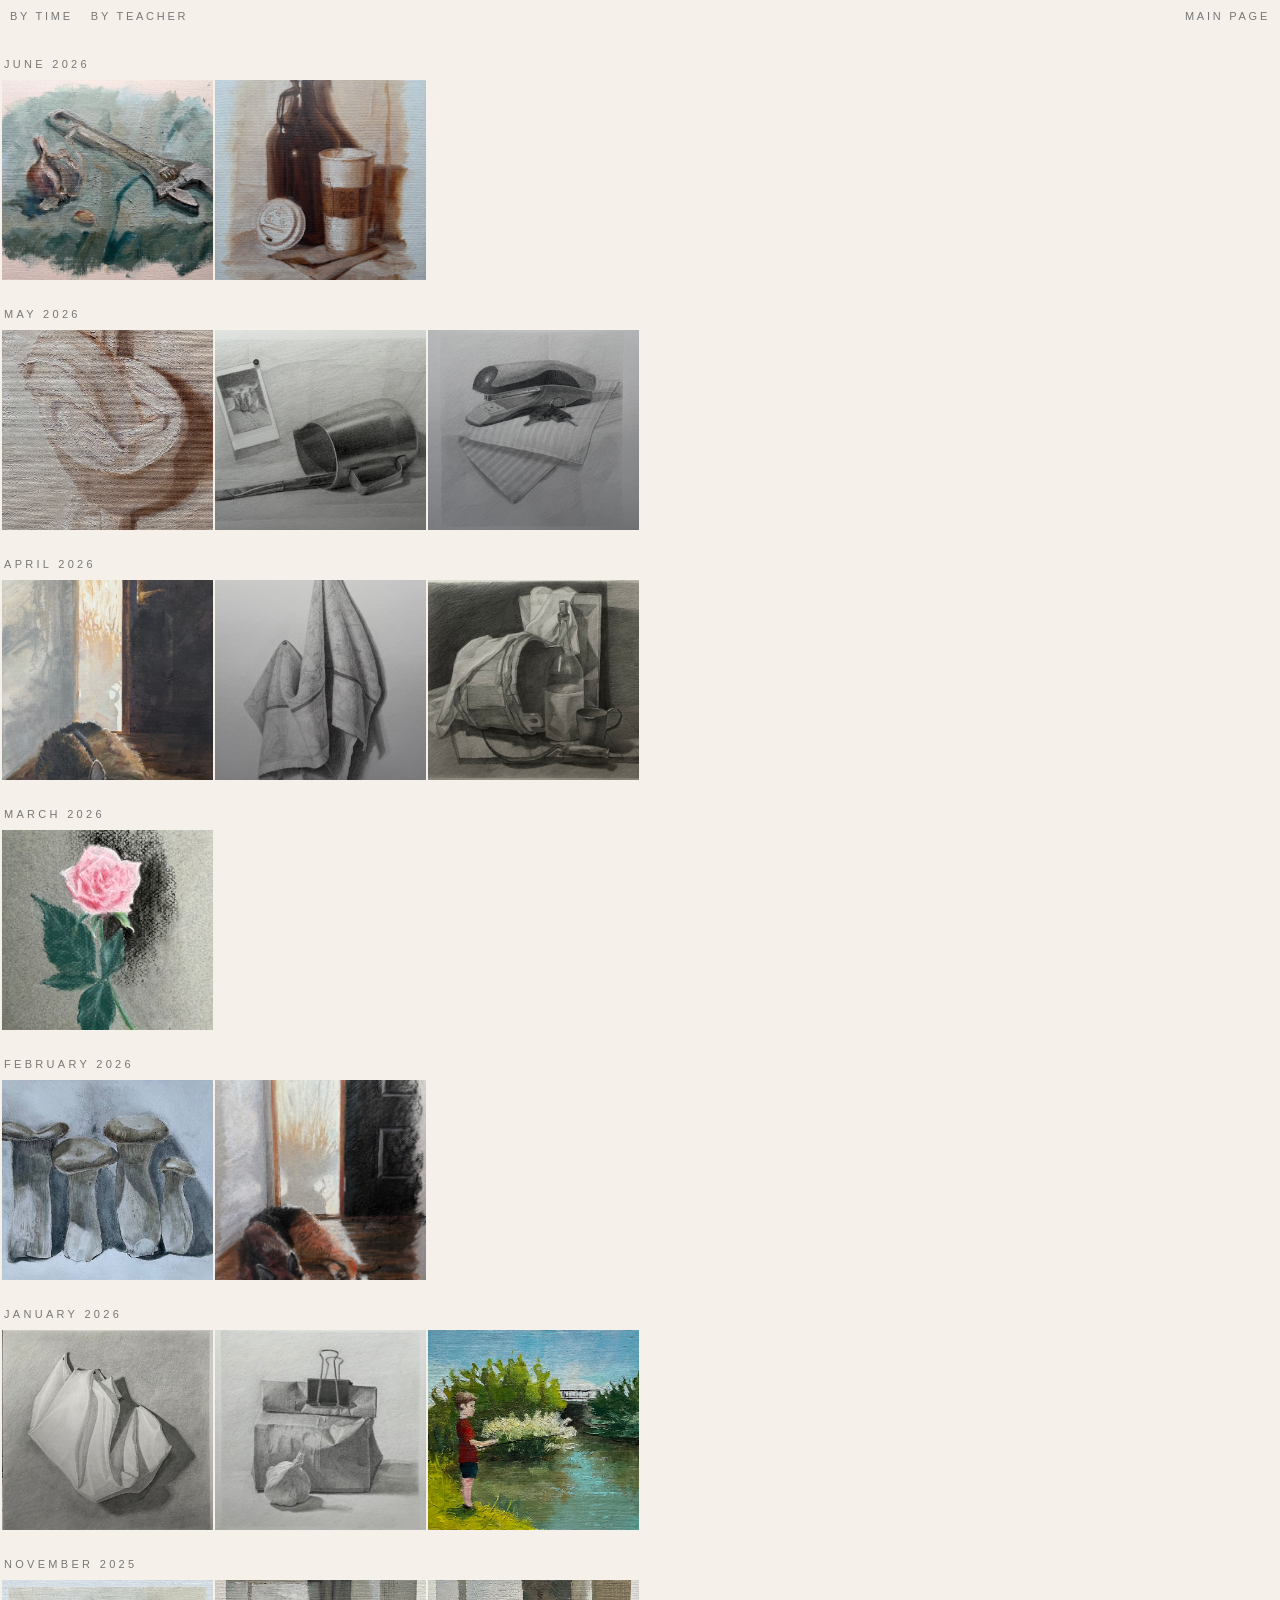
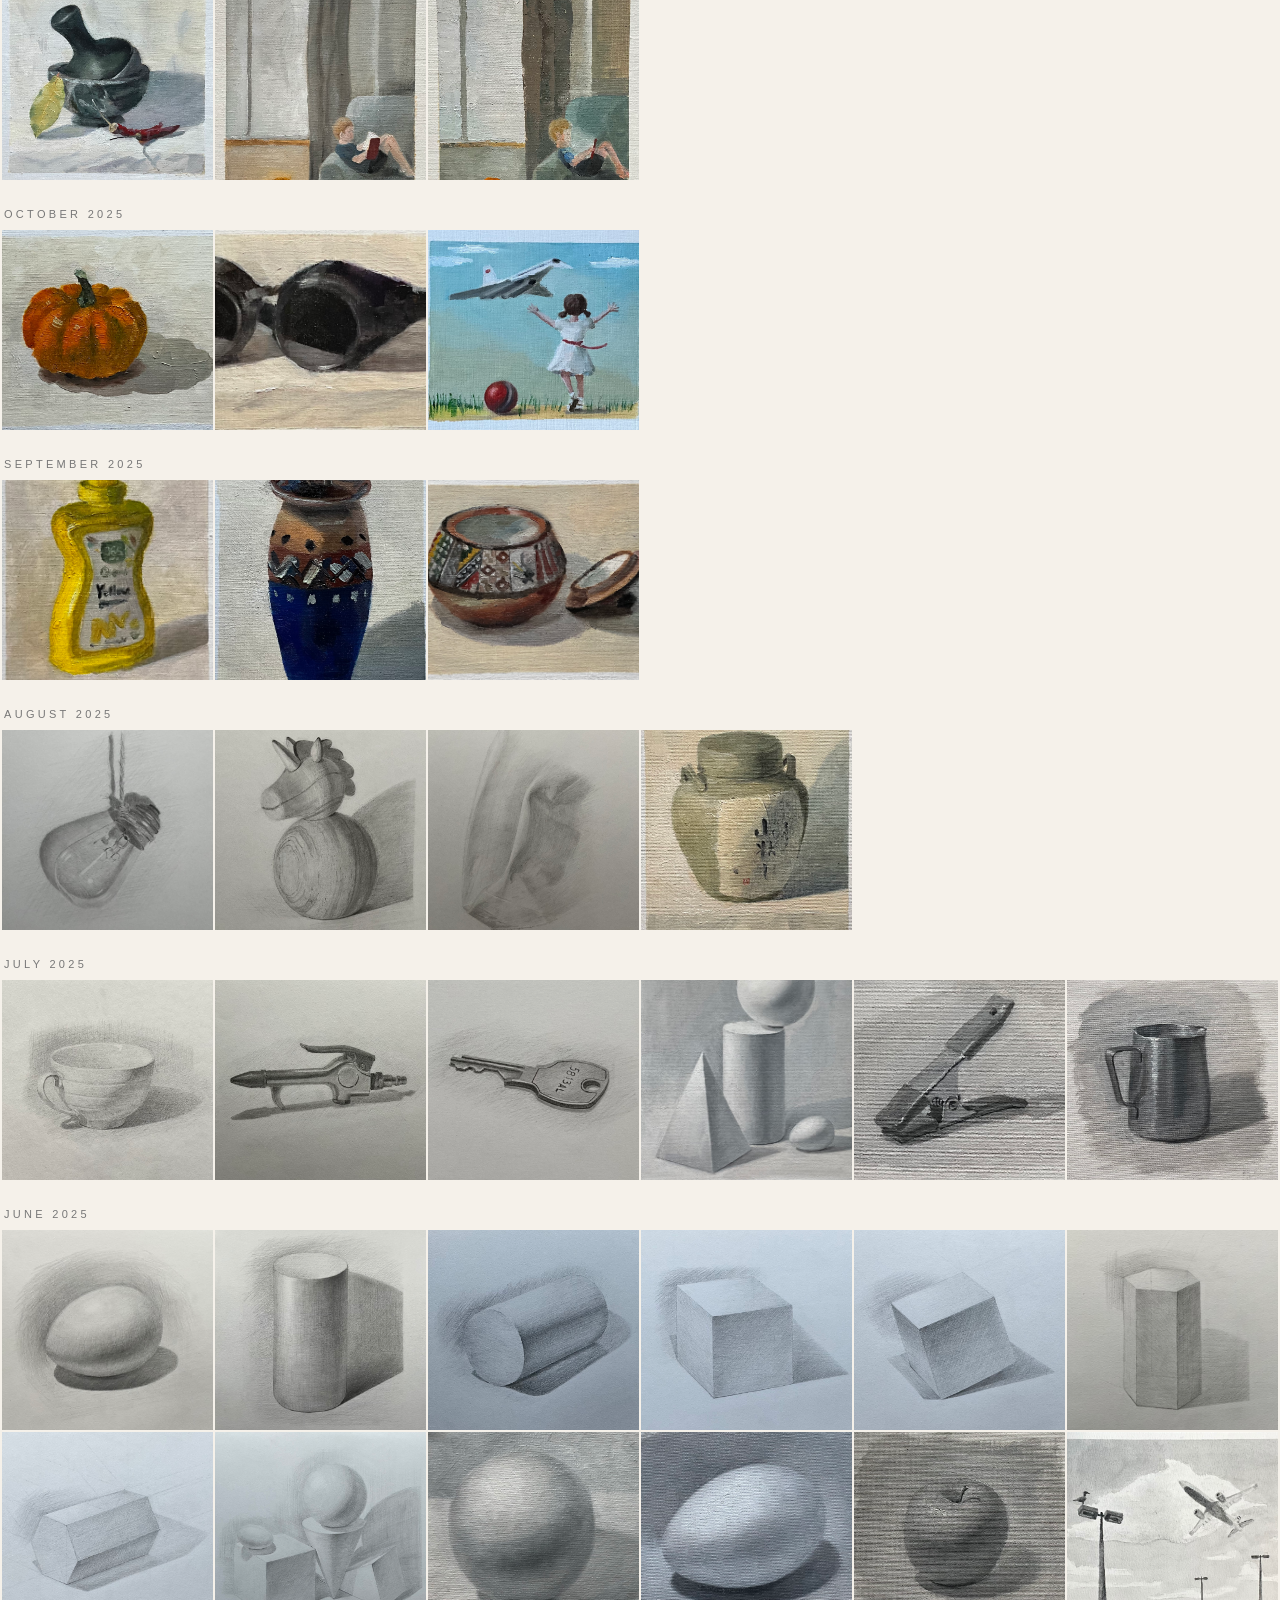
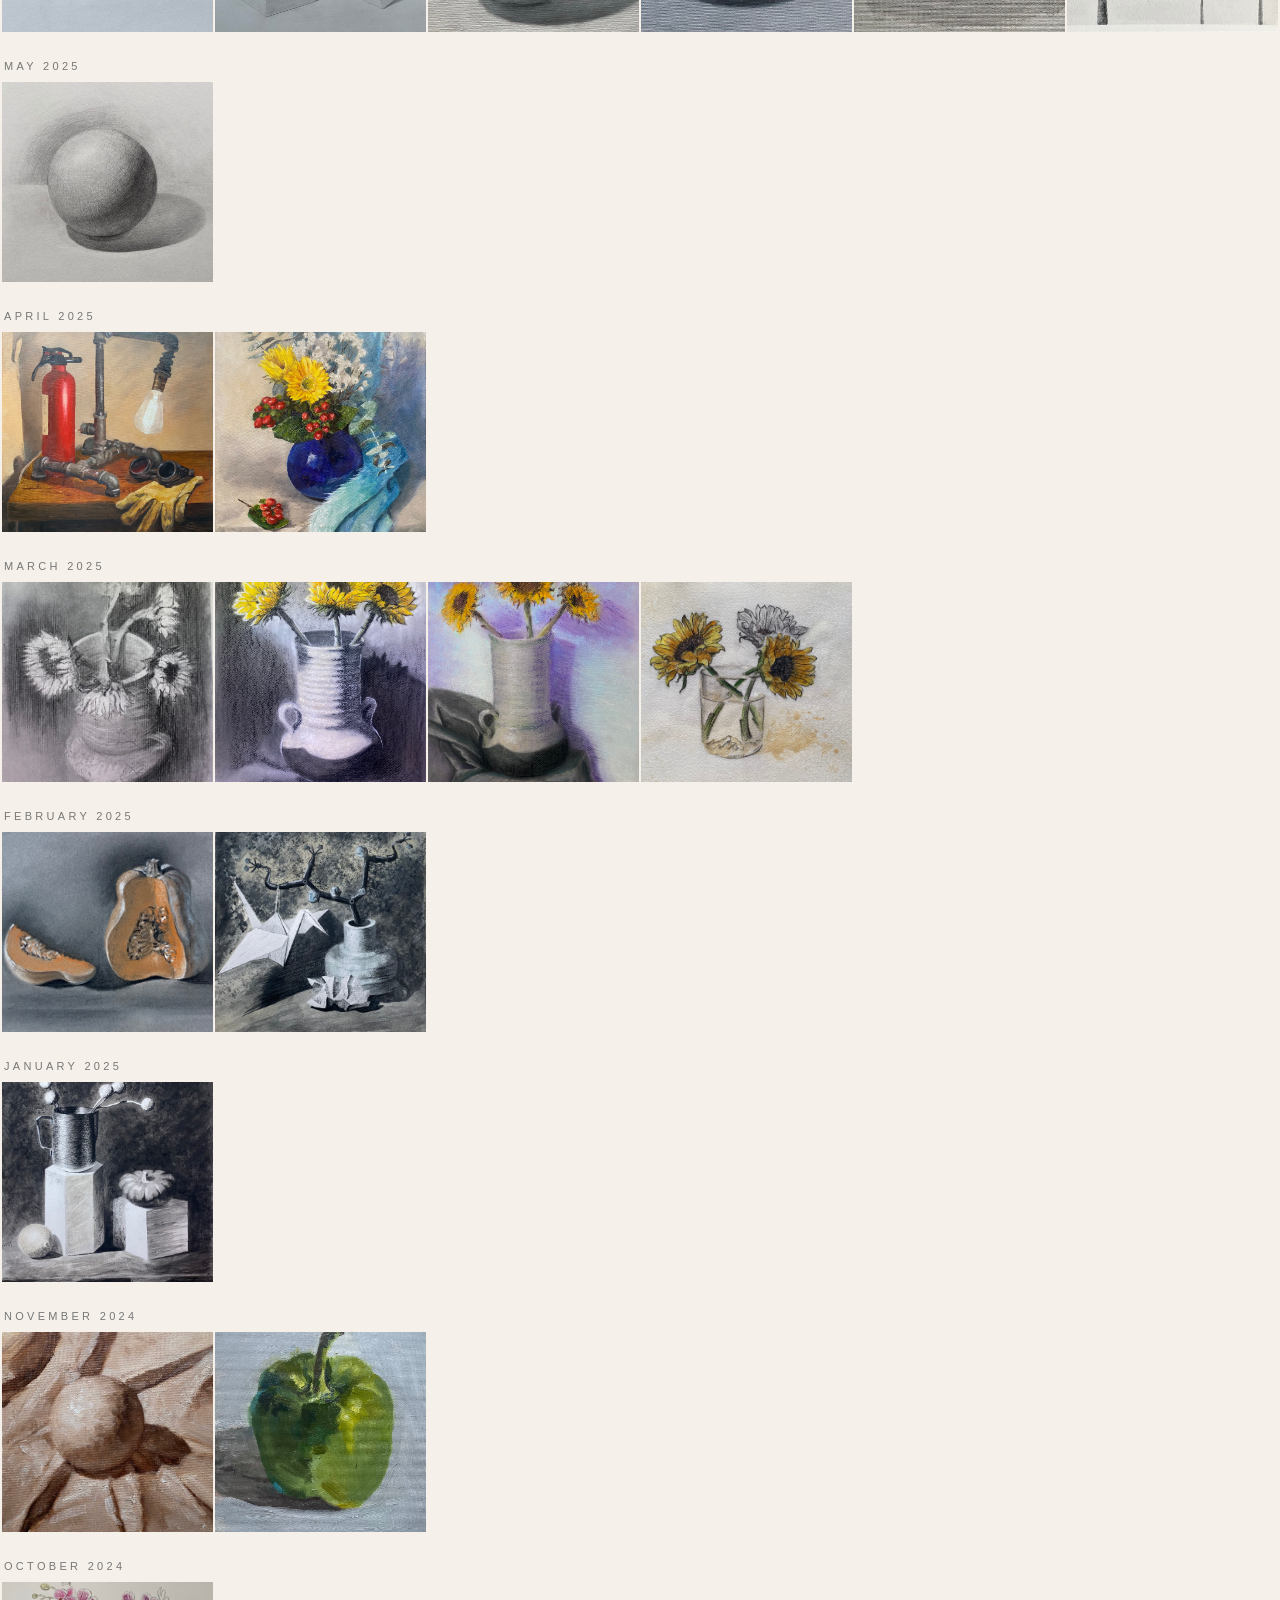
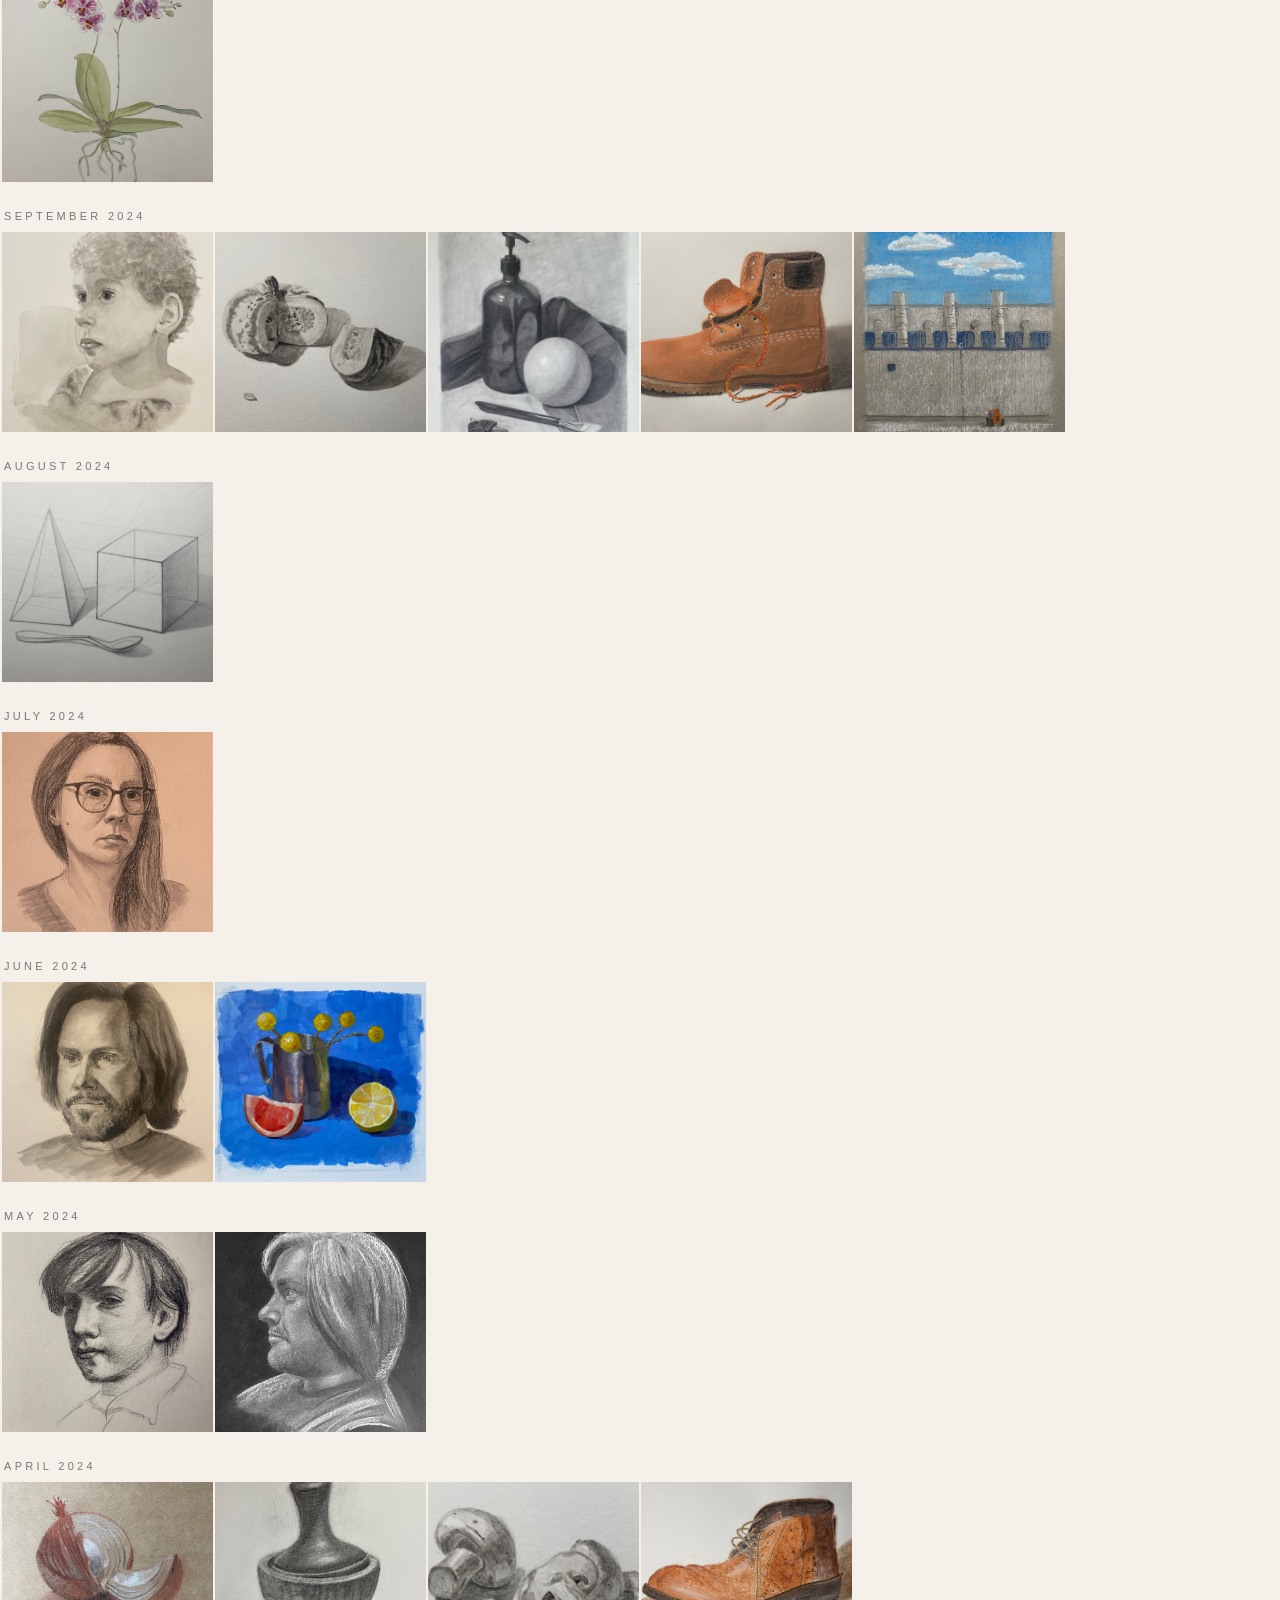
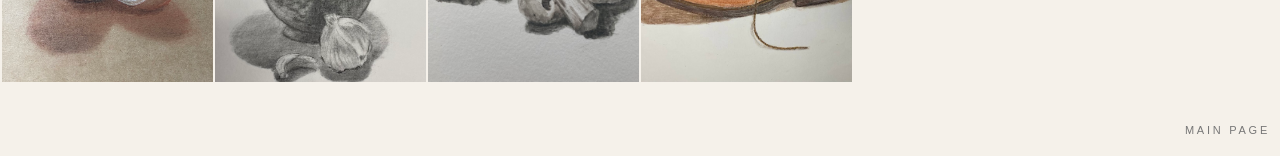
==== commit 3f2038d0: "Update archive.html" ====
--- a/archive.html
+++ b/archive.html
@@ -31,6 +31,11 @@
 
   <script>
     const artworks = [
+      {
+        src: "images/Xyo2_8.JPG",
+        teacher: "Oleg Toropygin",
+        date: "2026-06"
+      },
       {
         src: "images/Xyo2_7.JPG",
         teacher: "Oleg Toropygin",
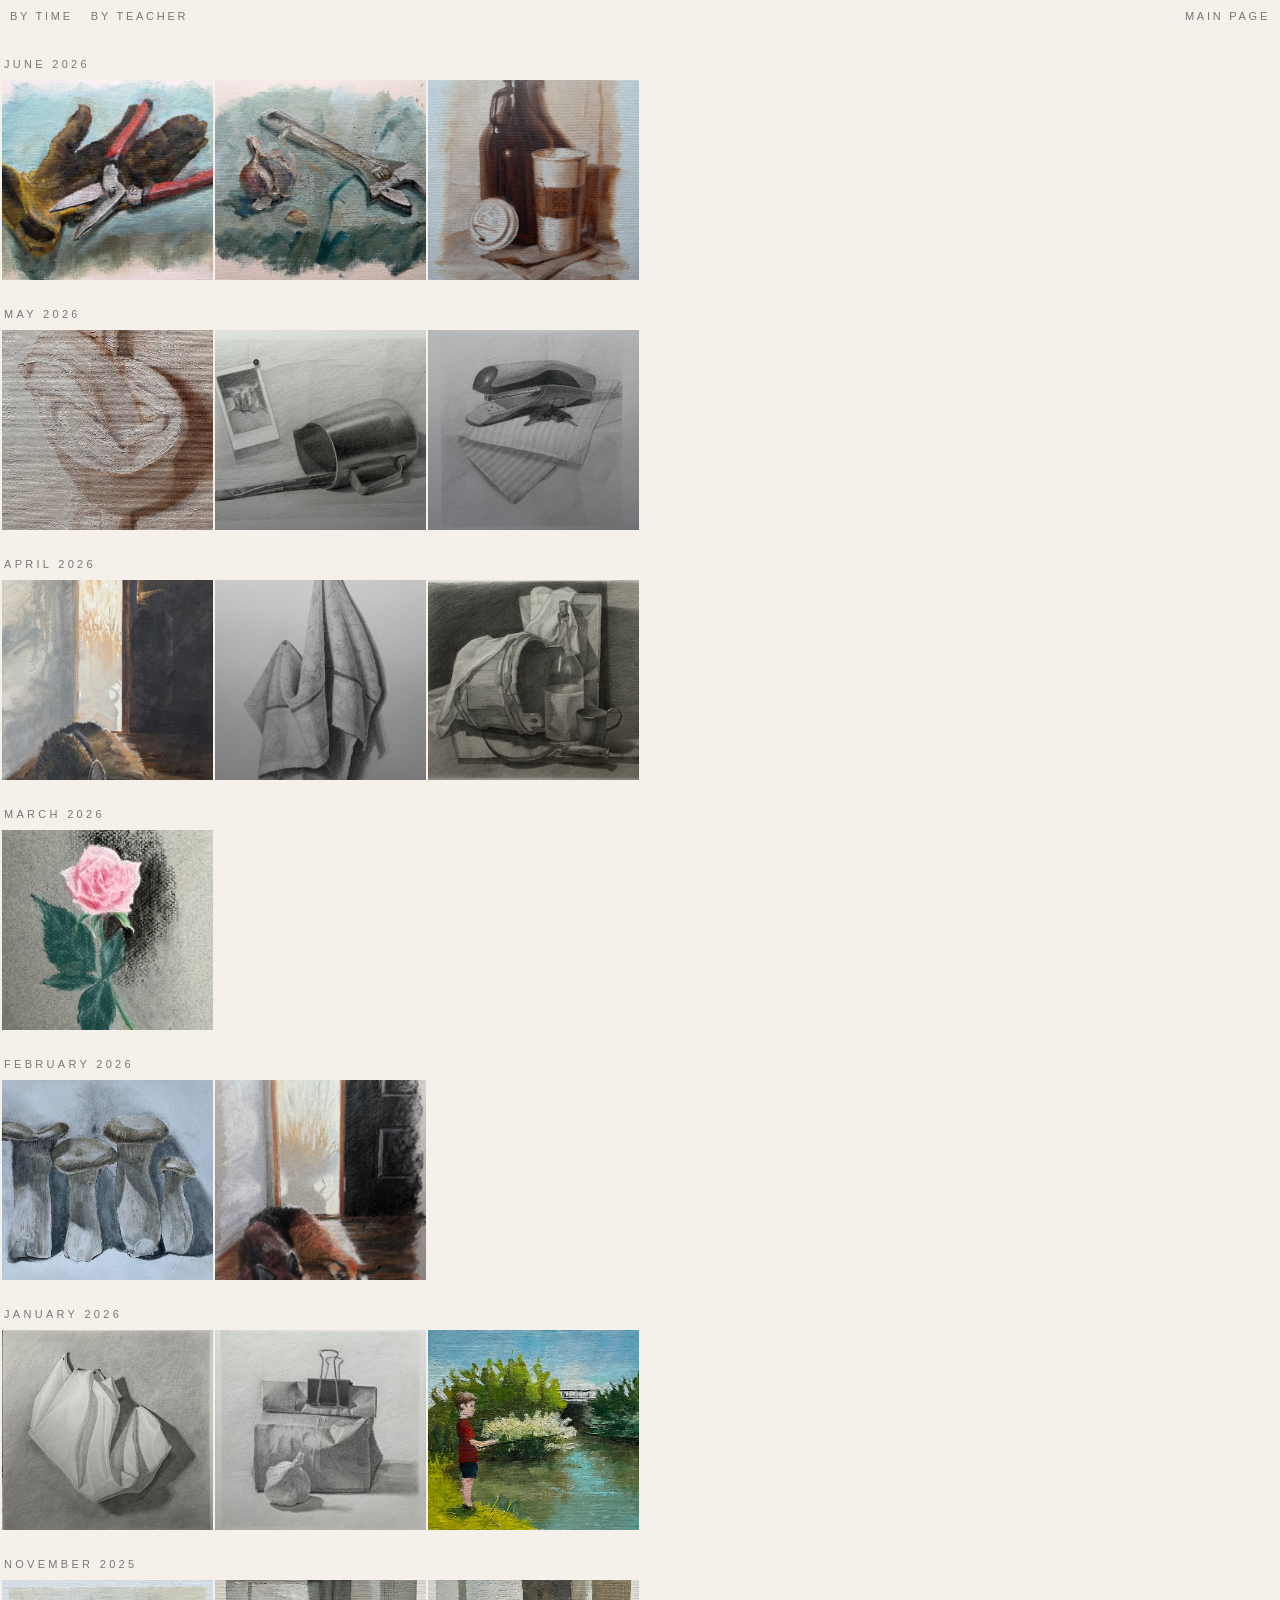
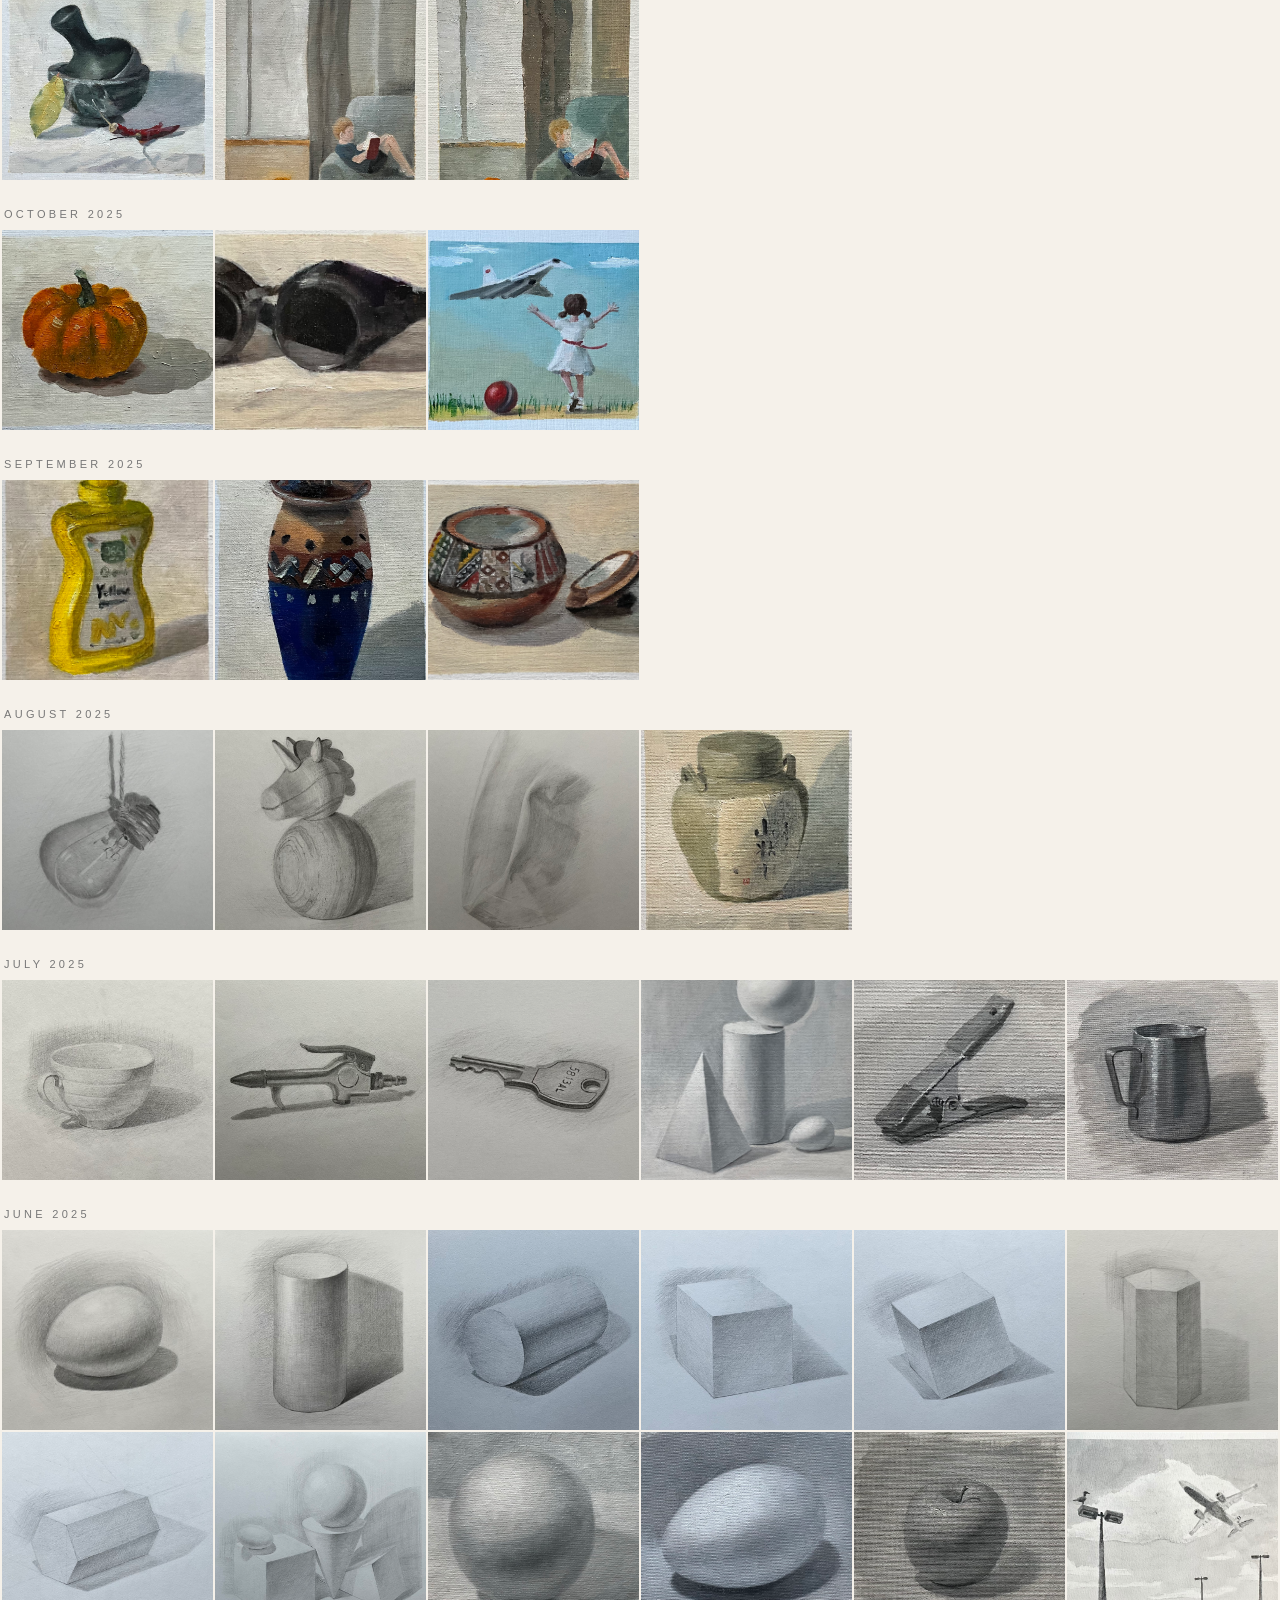
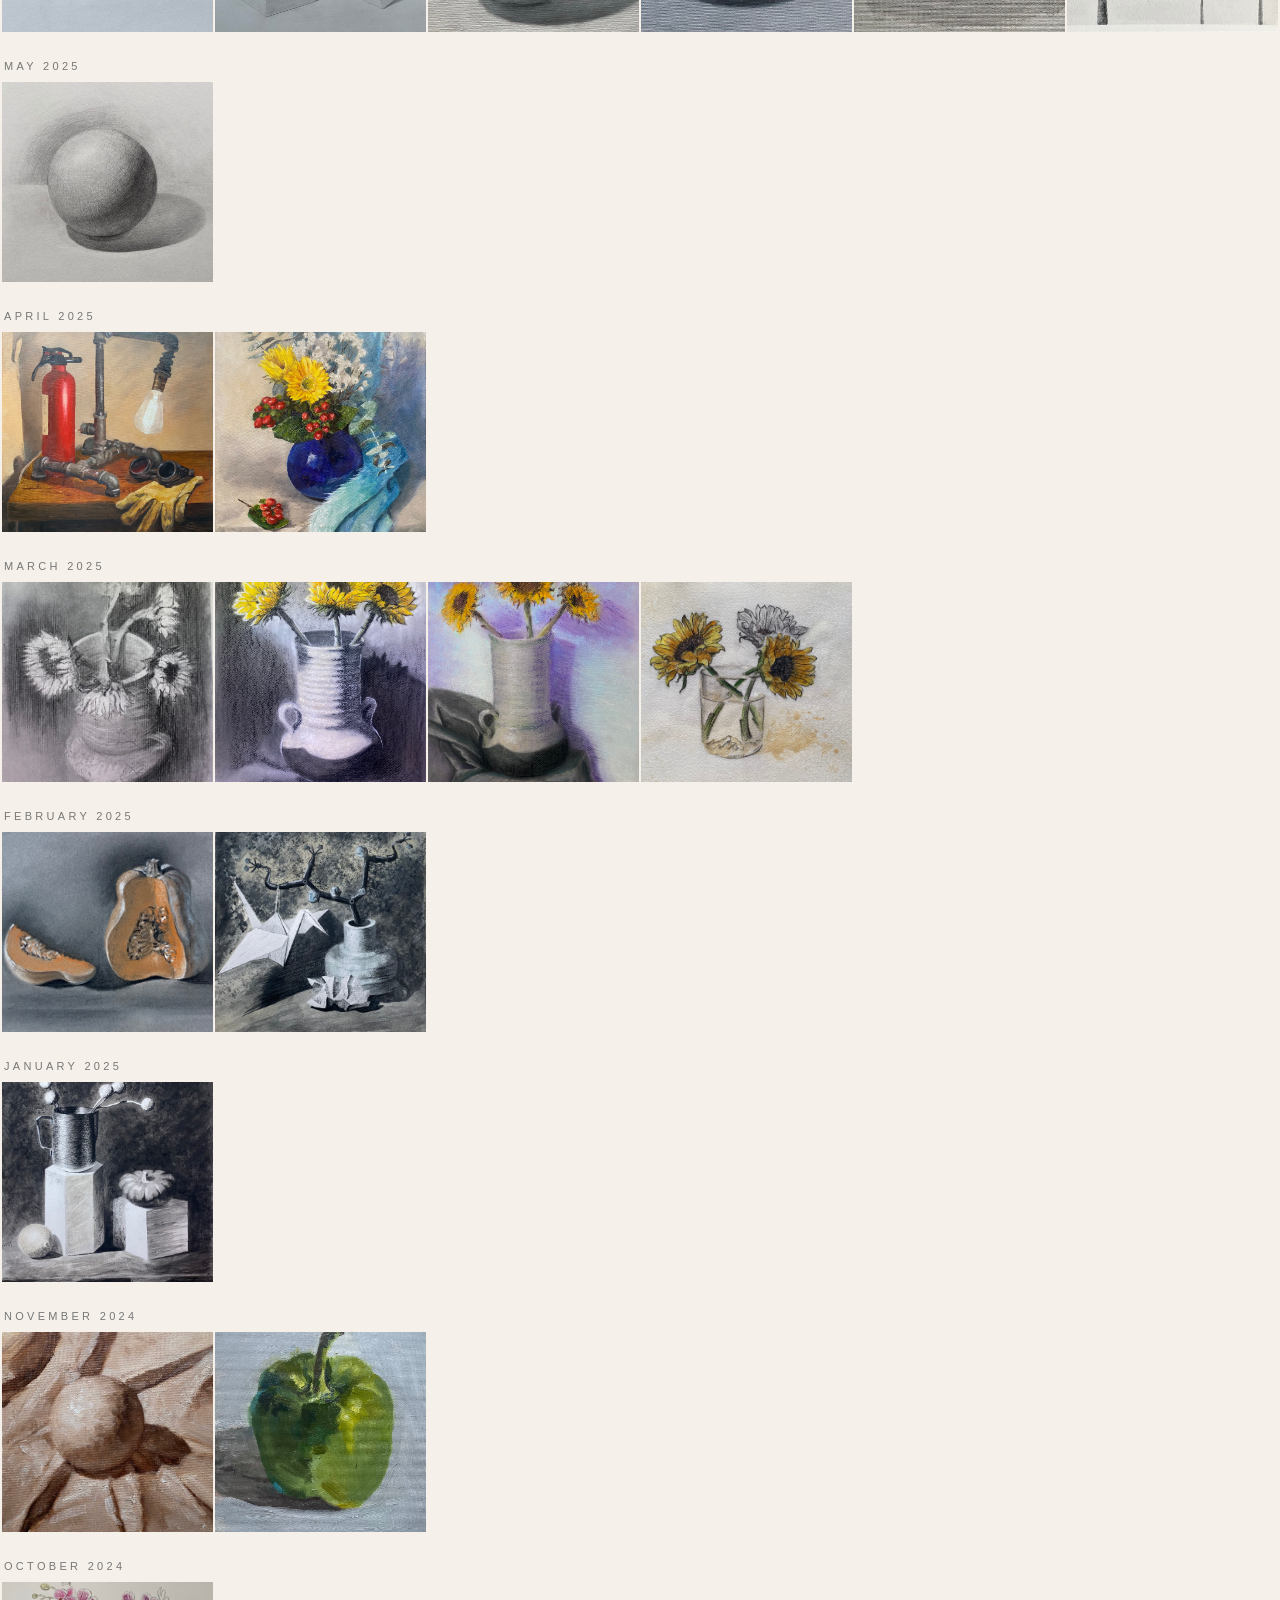
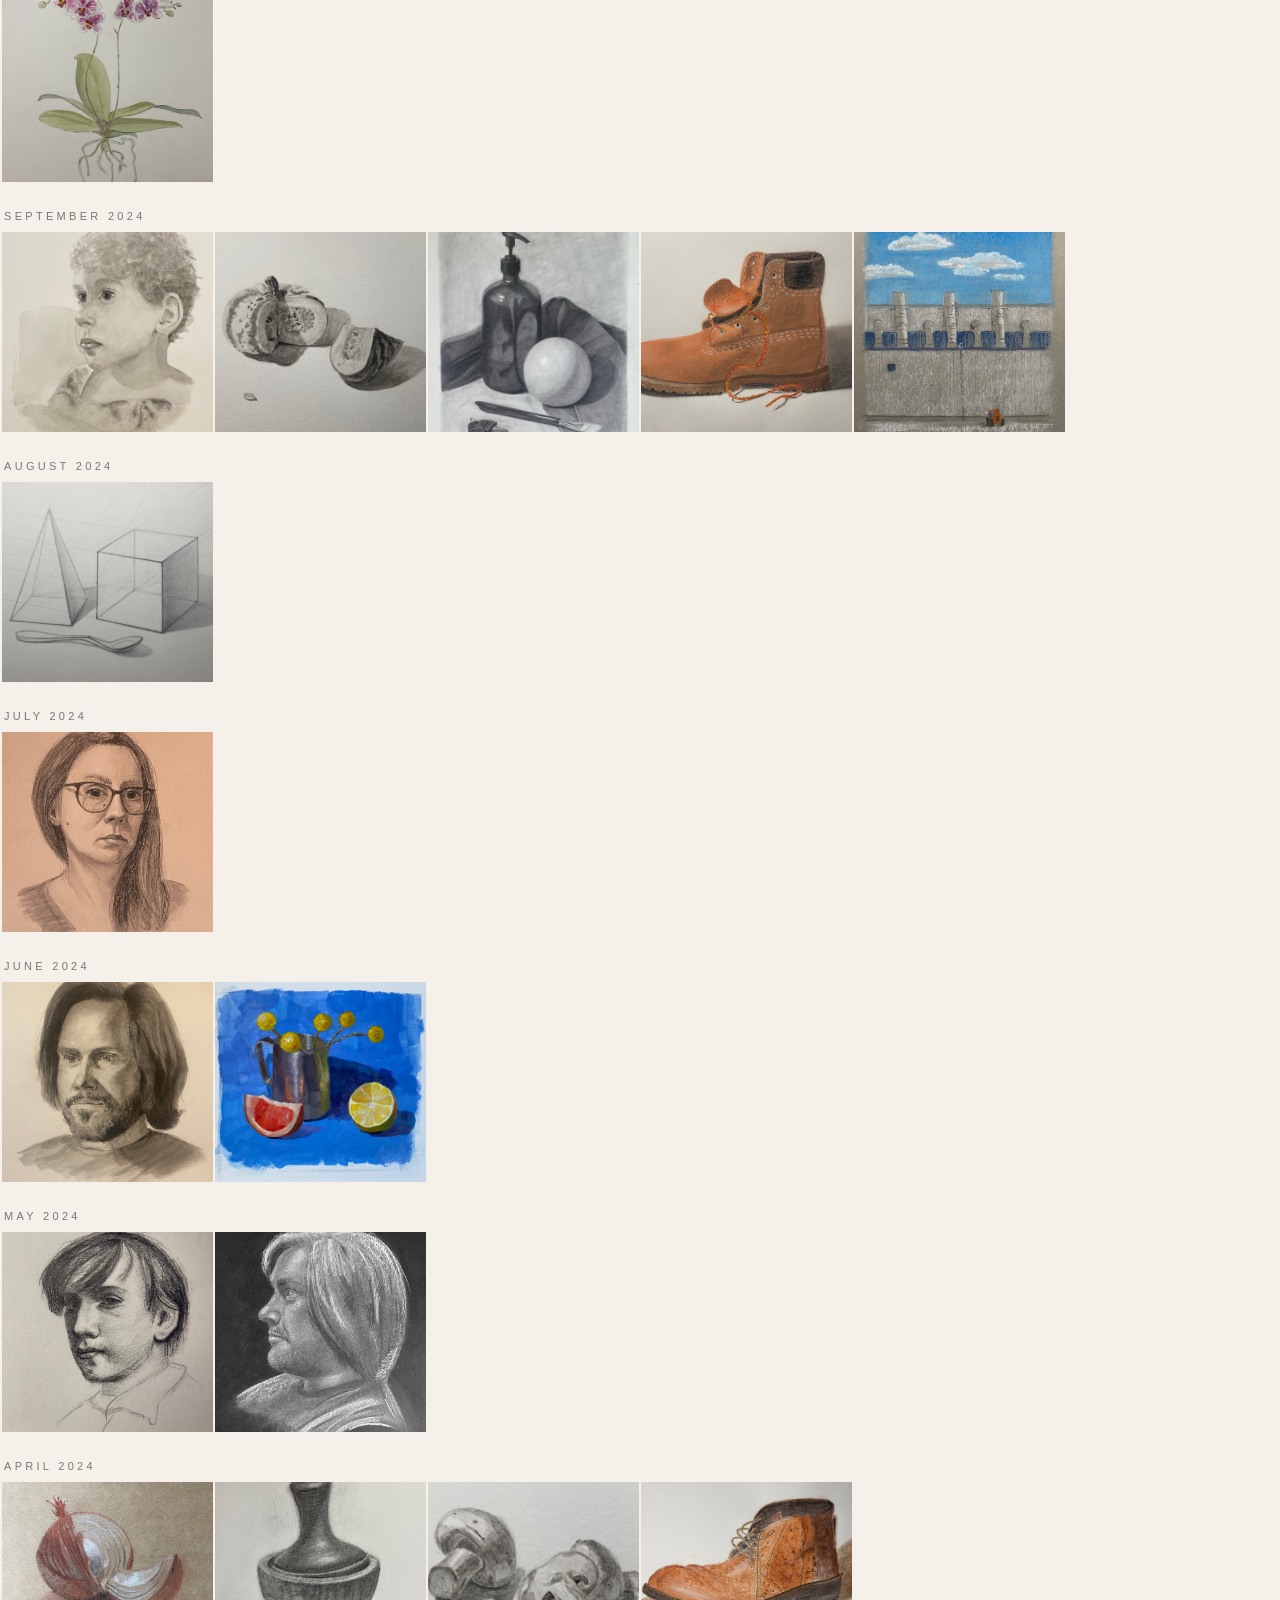
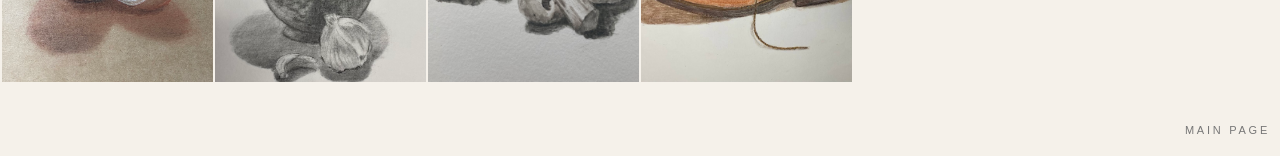
==== commit 98450fd3: "Update archive.html" ====
--- a/archive.html
+++ b/archive.html
@@ -31,6 +31,11 @@
 
   <script>
     const artworks = [
+      {
+        src: "images/Xyo2_9.JPG",
+        teacher: "Oleg Toropygin",
+        date: "2026-06"
+      },
       {
         src: "images/Xyo2_8.JPG",
         teacher: "Oleg Toropygin",
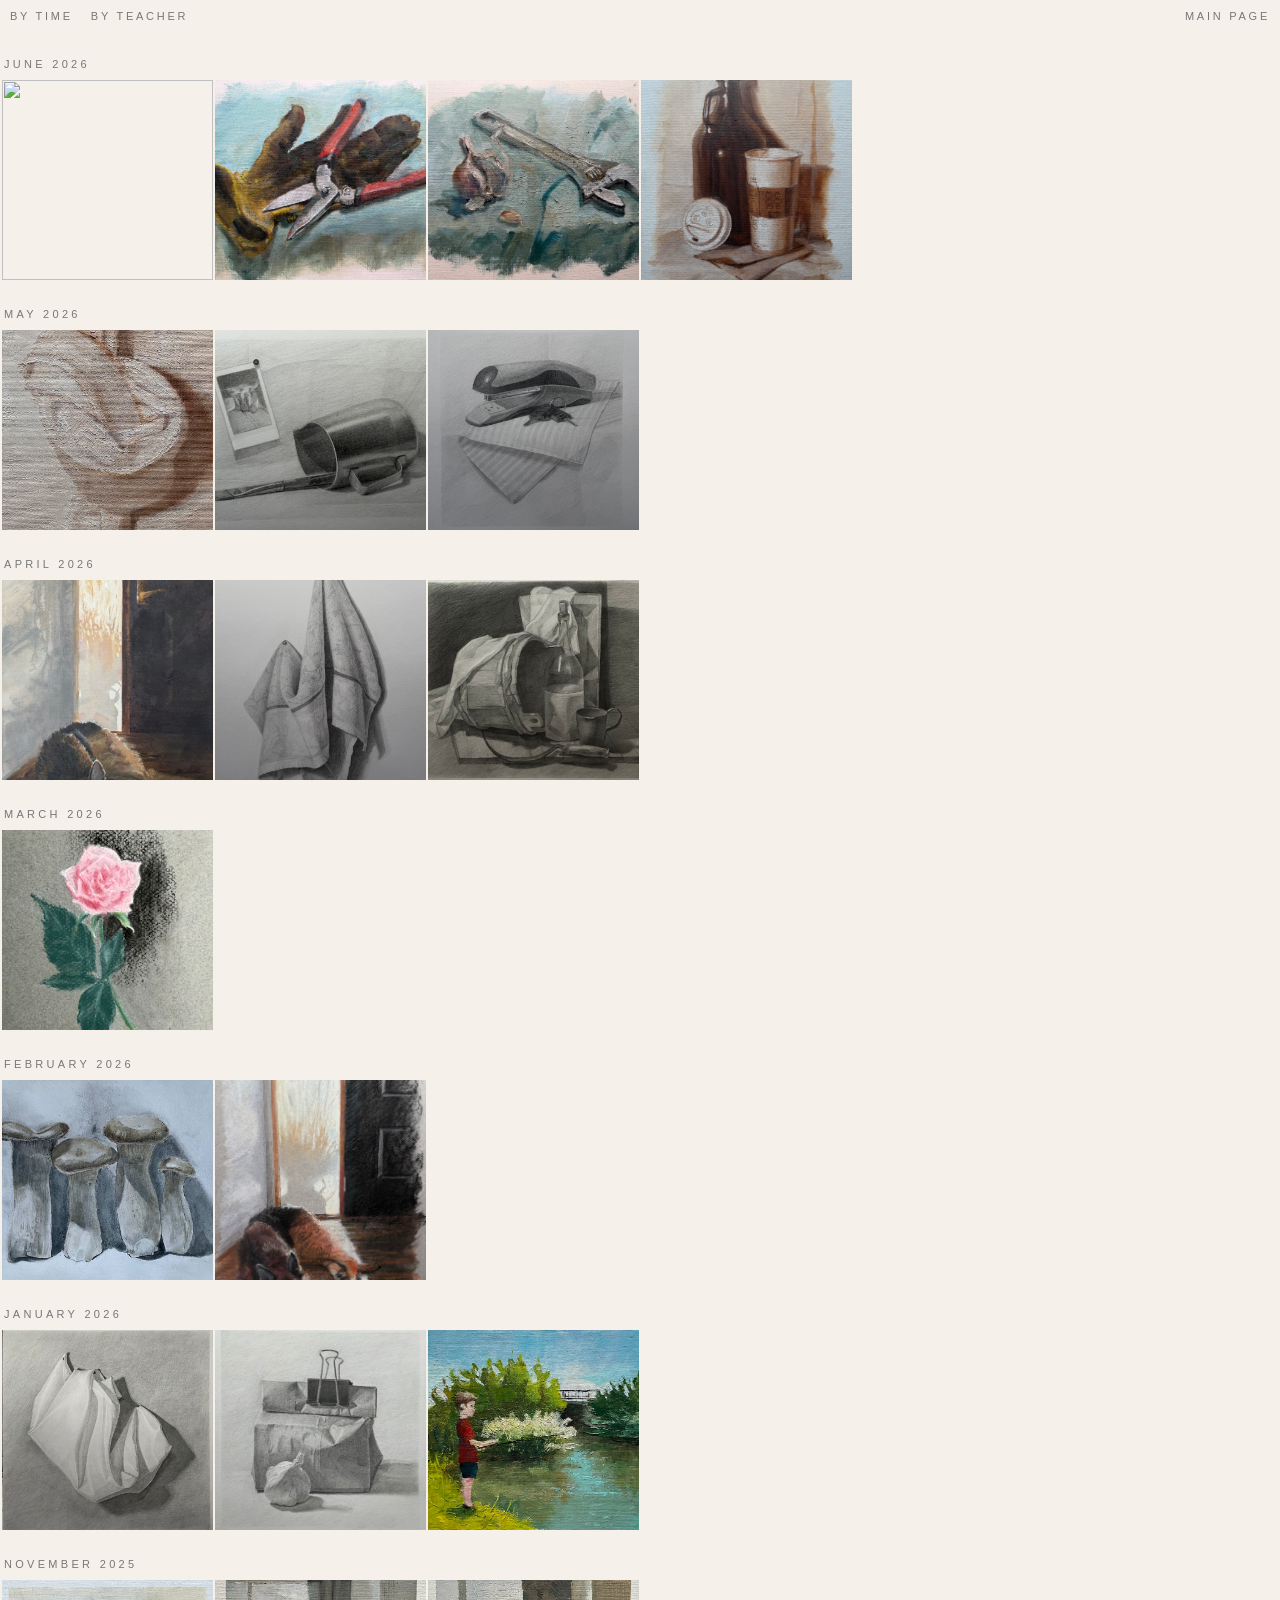
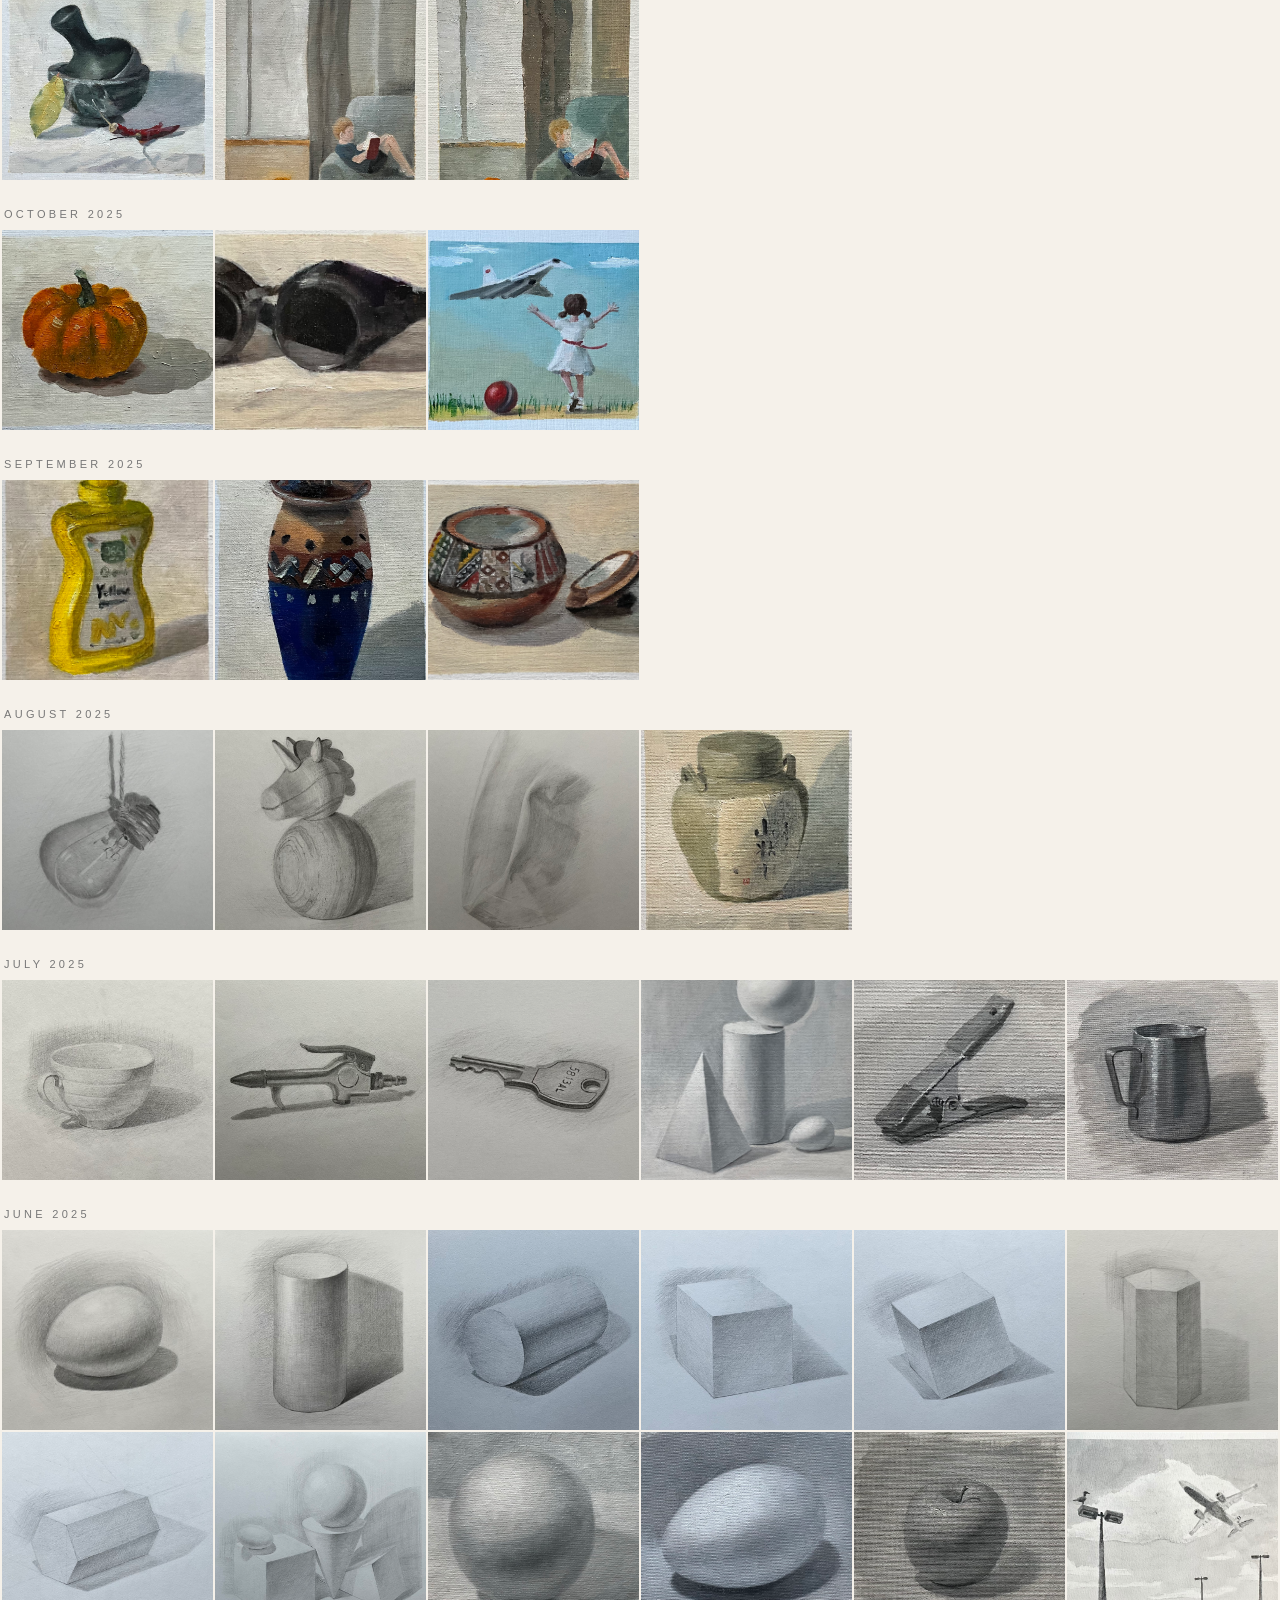
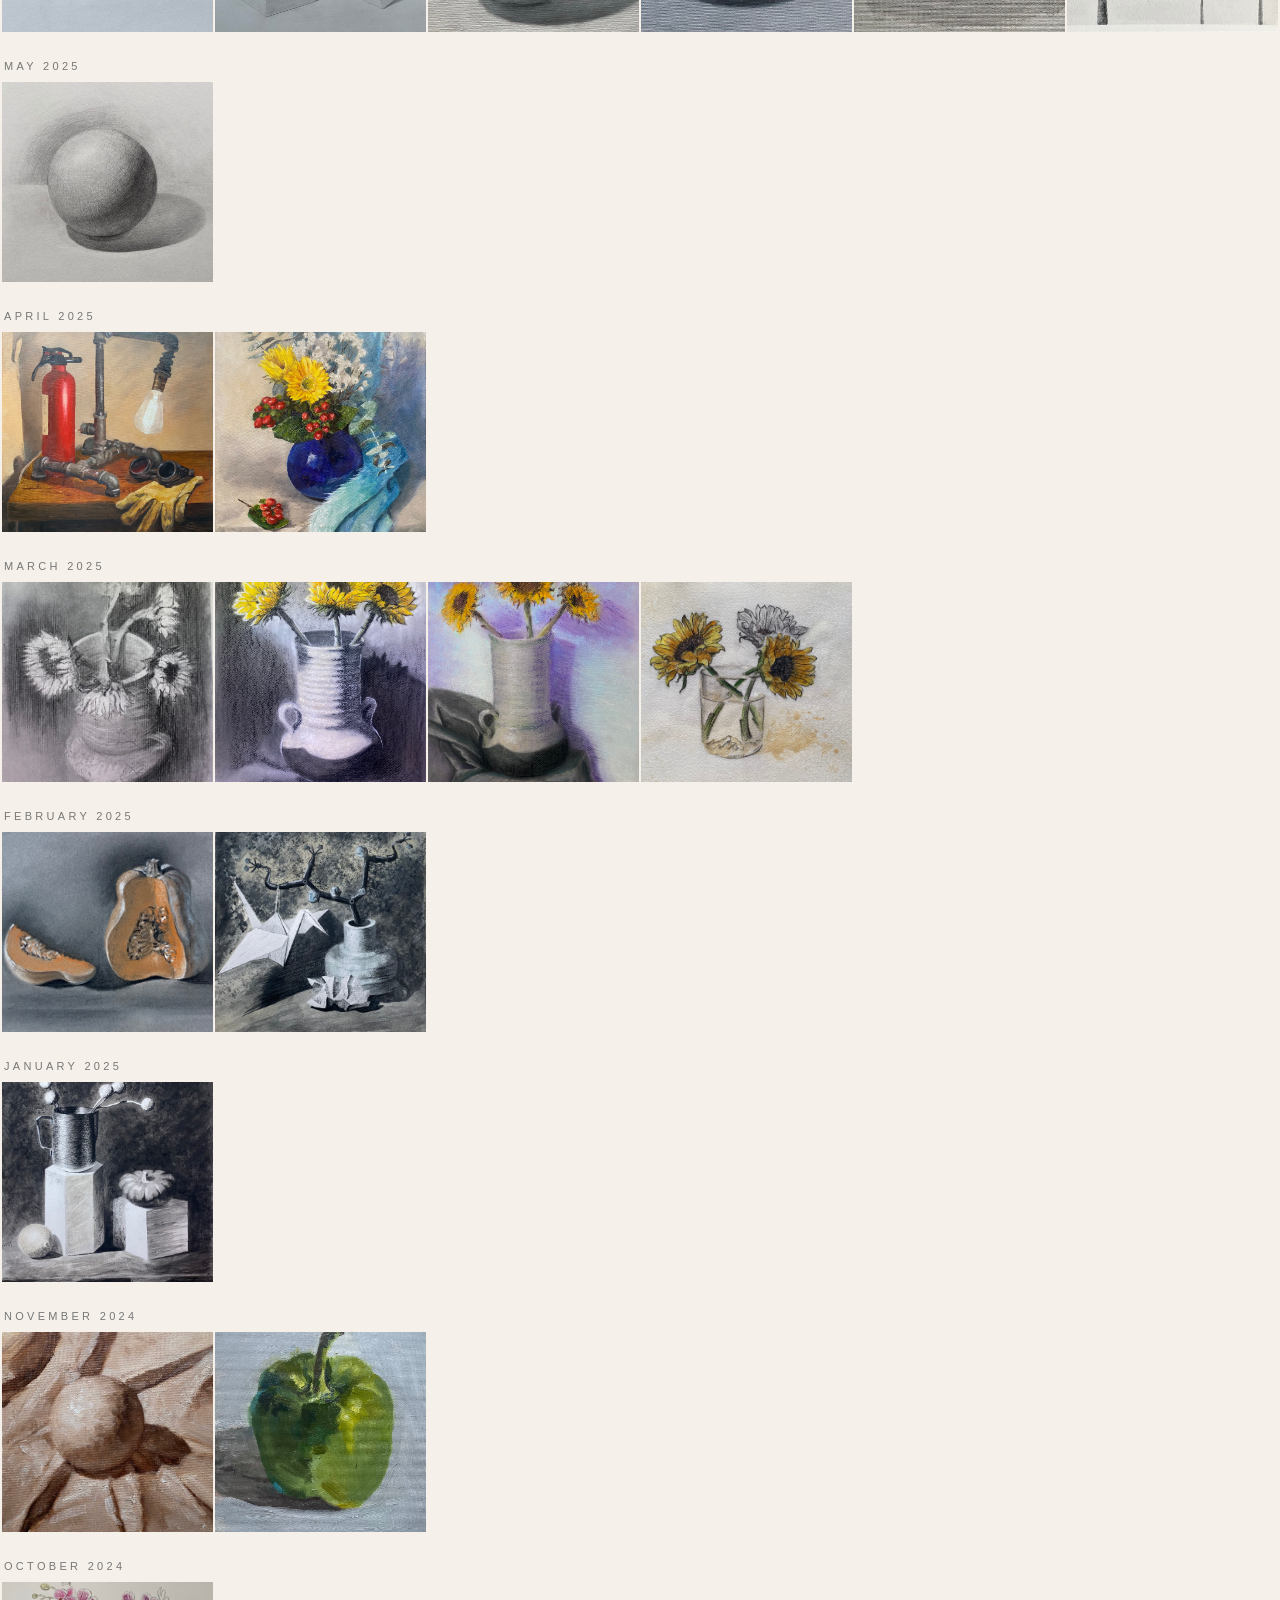
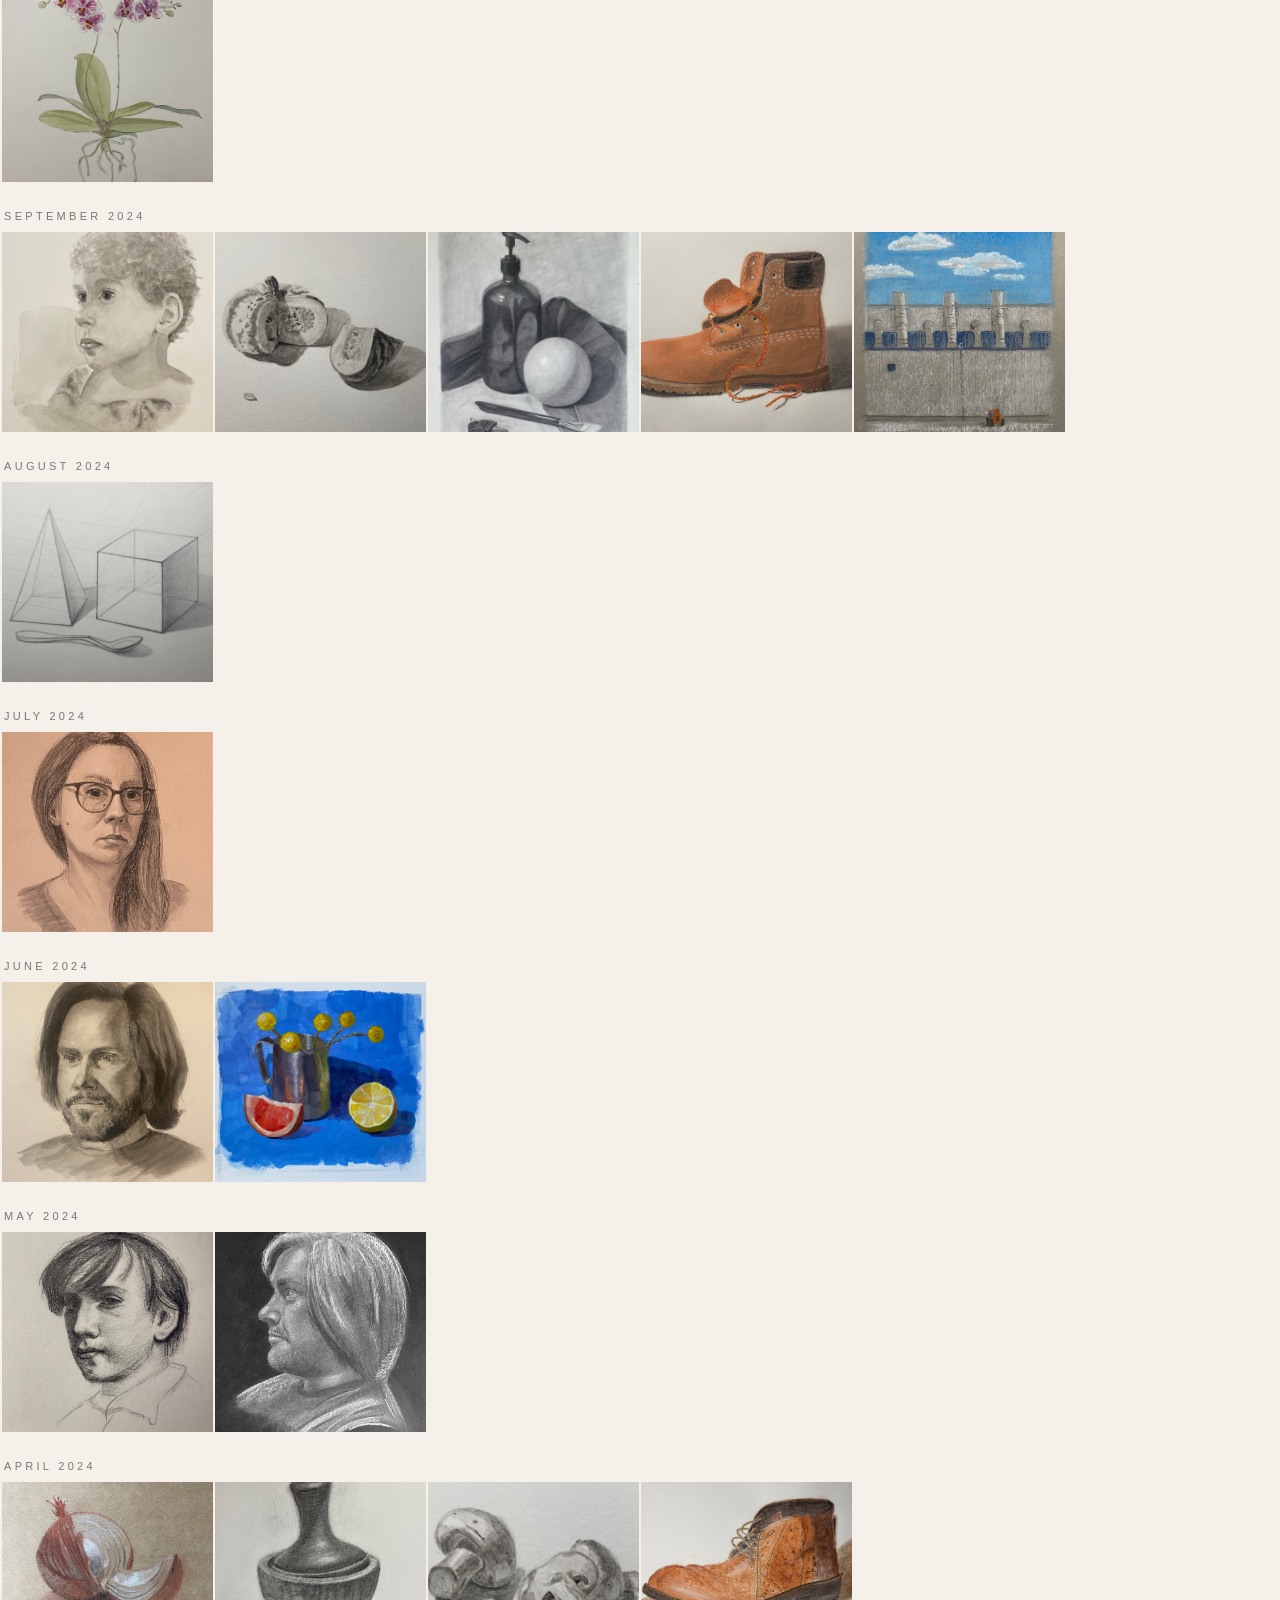
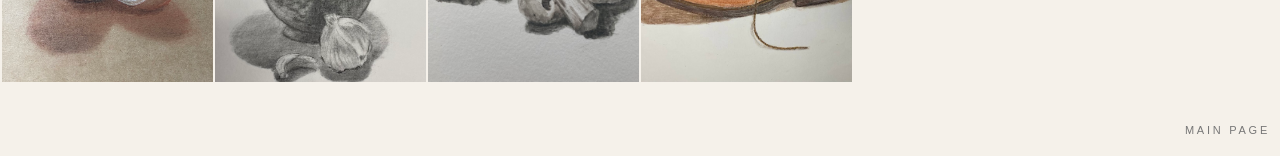
==== commit c13824d8: "Update archive.html" ====
--- a/archive.html
+++ b/archive.html
@@ -31,6 +31,11 @@
 
   <script>
     const artworks = [
+      {
+        src: "images/Xyo2_10.JPG",
+        teacher: "Oleg Toropygin",
+        date: "2026-06"
+      },
       {
         src: "images/Xyo2_9.JPG",
         teacher: "Oleg Toropygin",
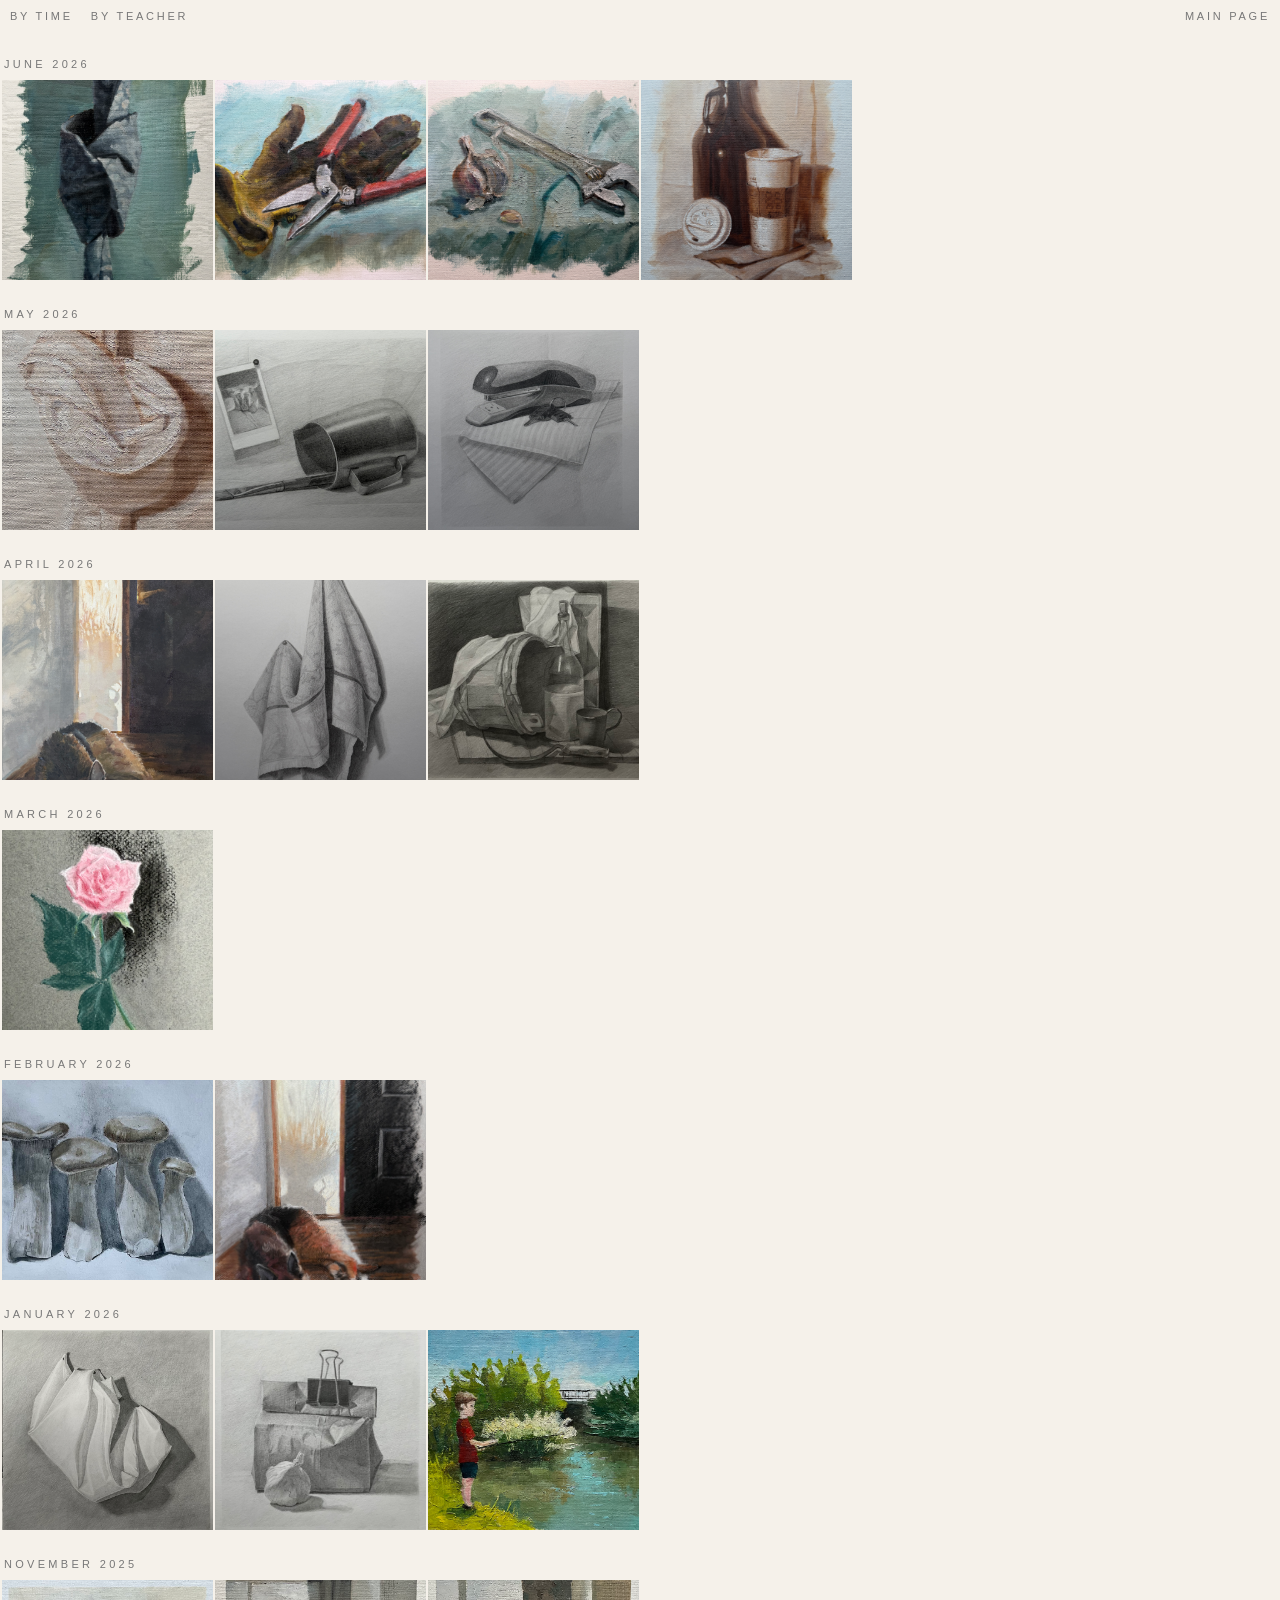
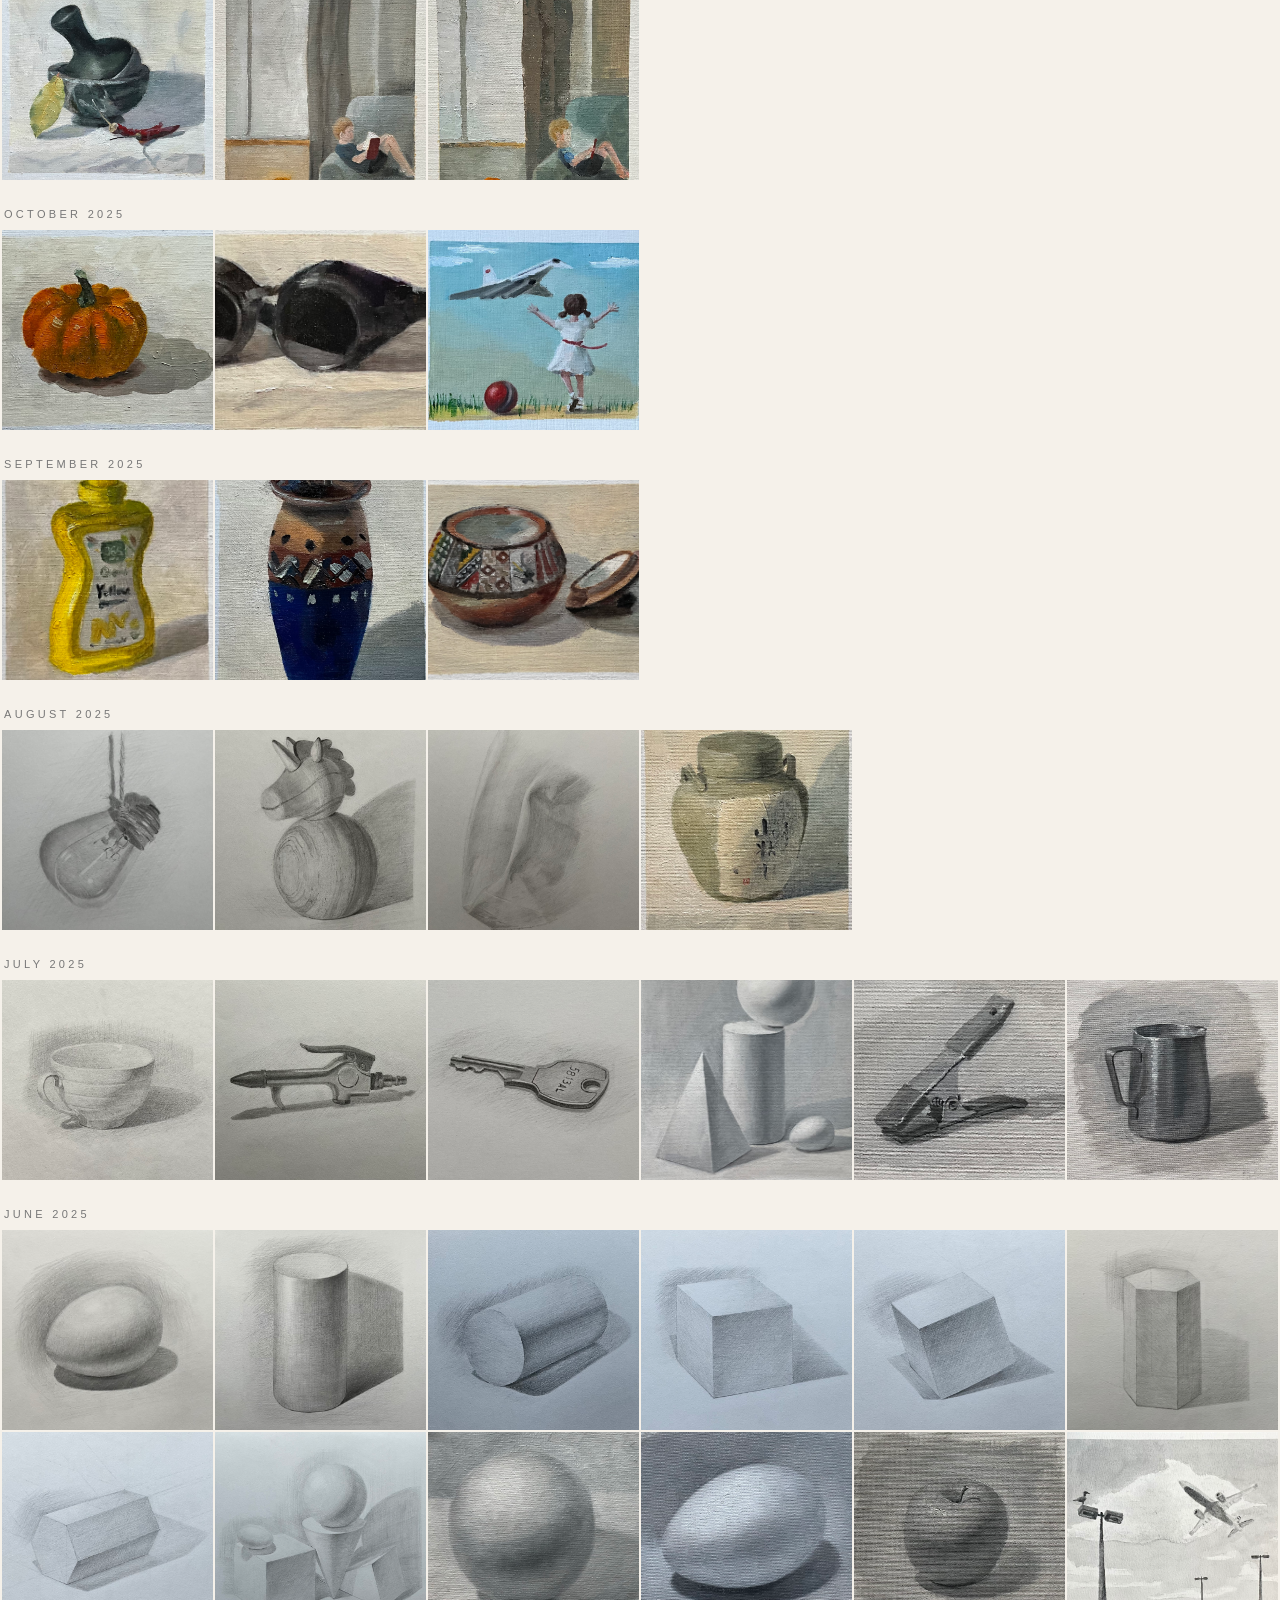
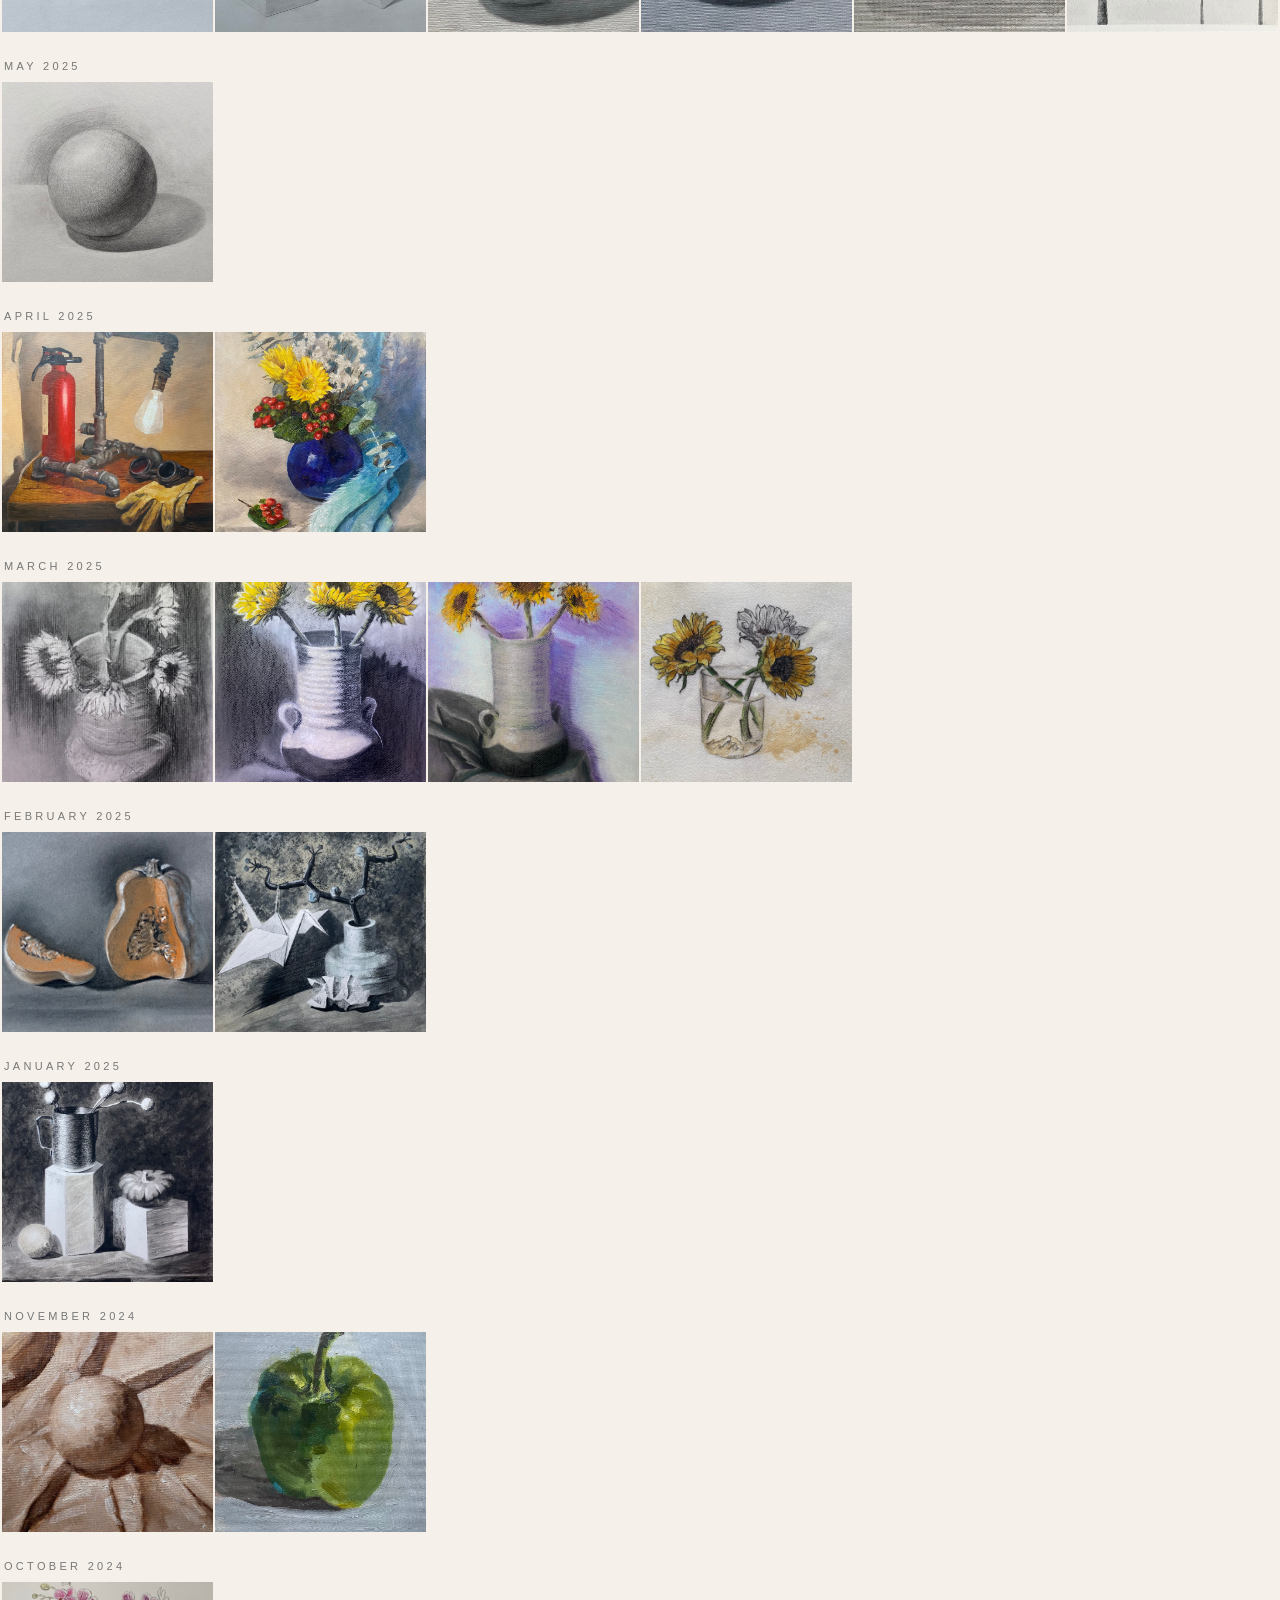
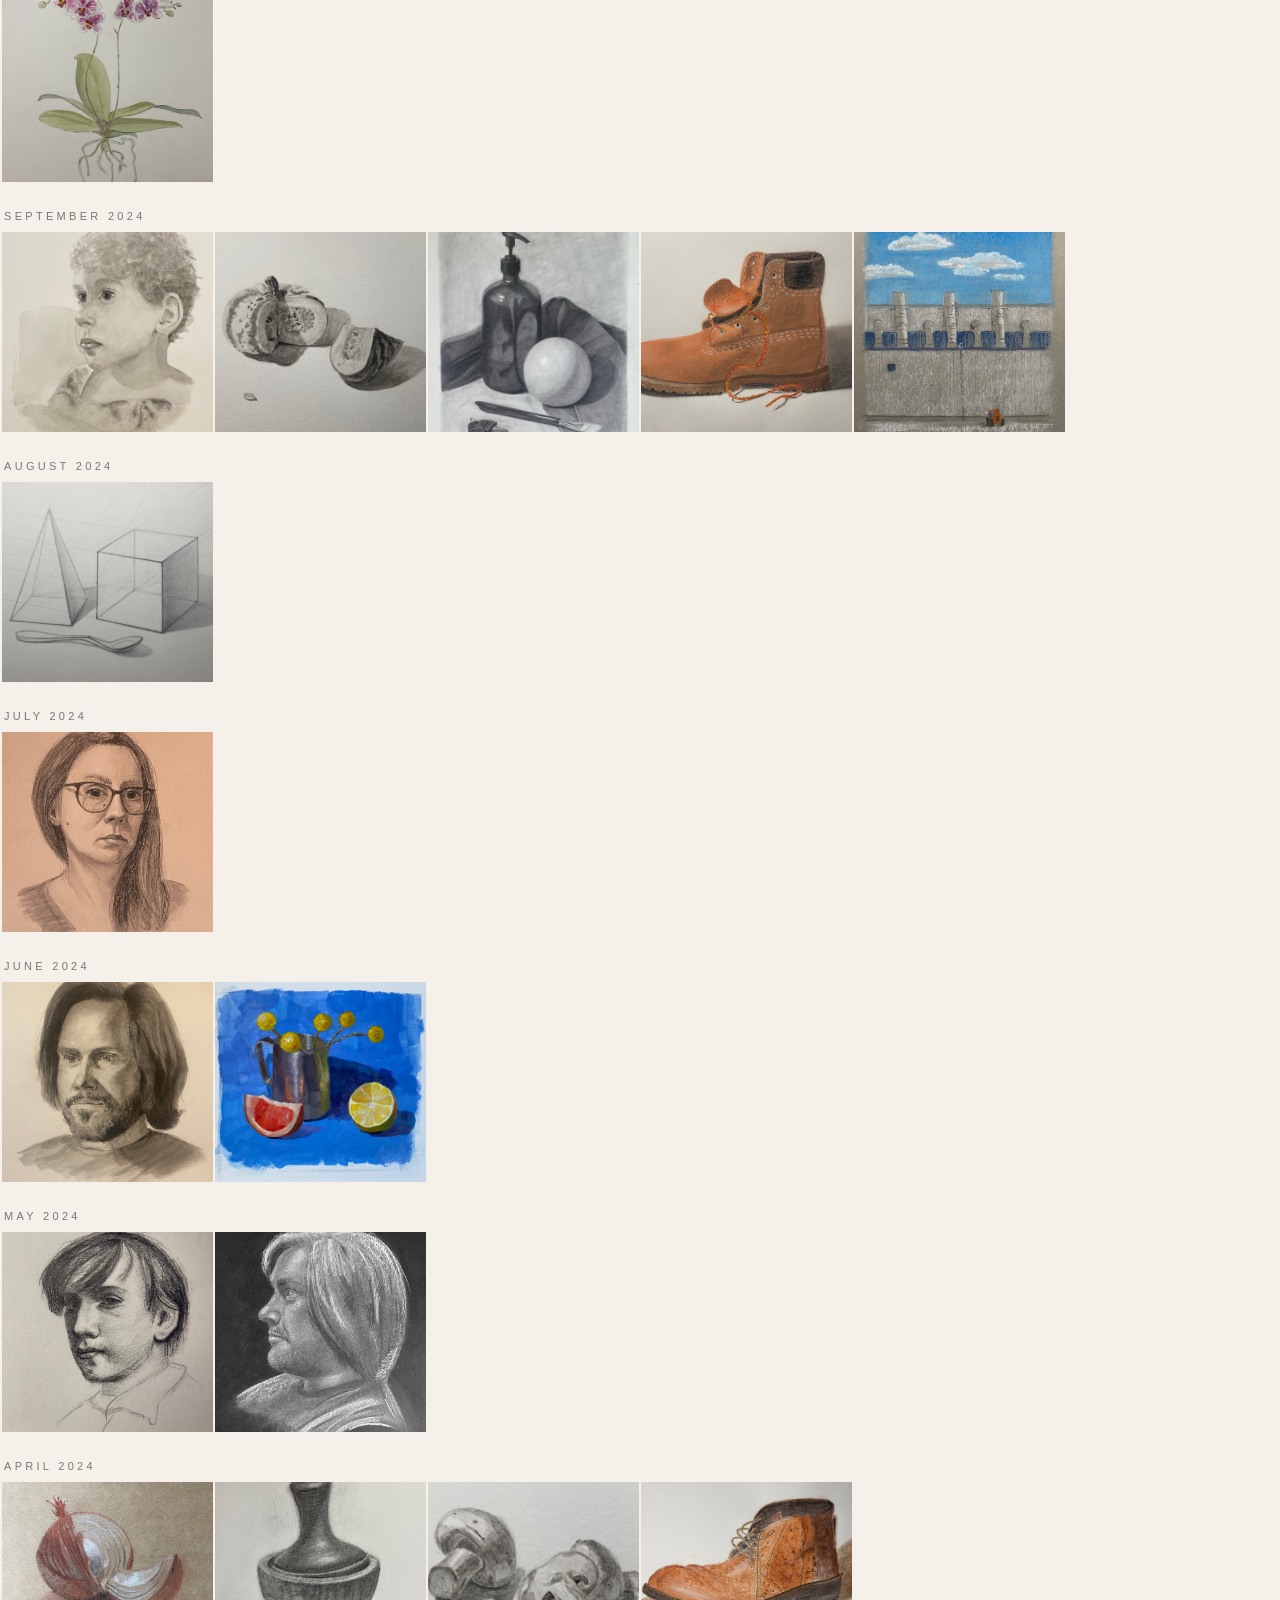
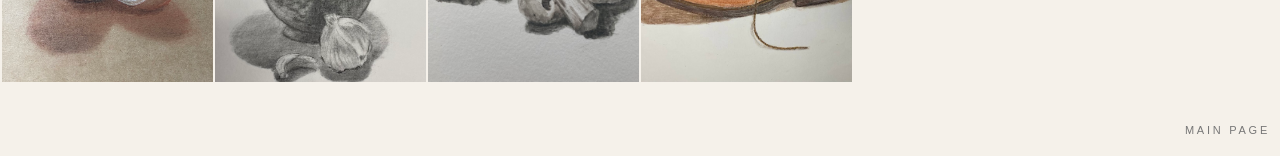
==== commit d19ac65a: "Update archive.html" ====
--- a/archive.html
+++ b/archive.html
@@ -32,7 +32,7 @@
   <script>
     const artworks = [
       {
-        src: "images/Xyo2_10.JPG",
+        src: "images/Xyo2_10.jpg",
         teacher: "Oleg Toropygin",
         date: "2026-06"
       },
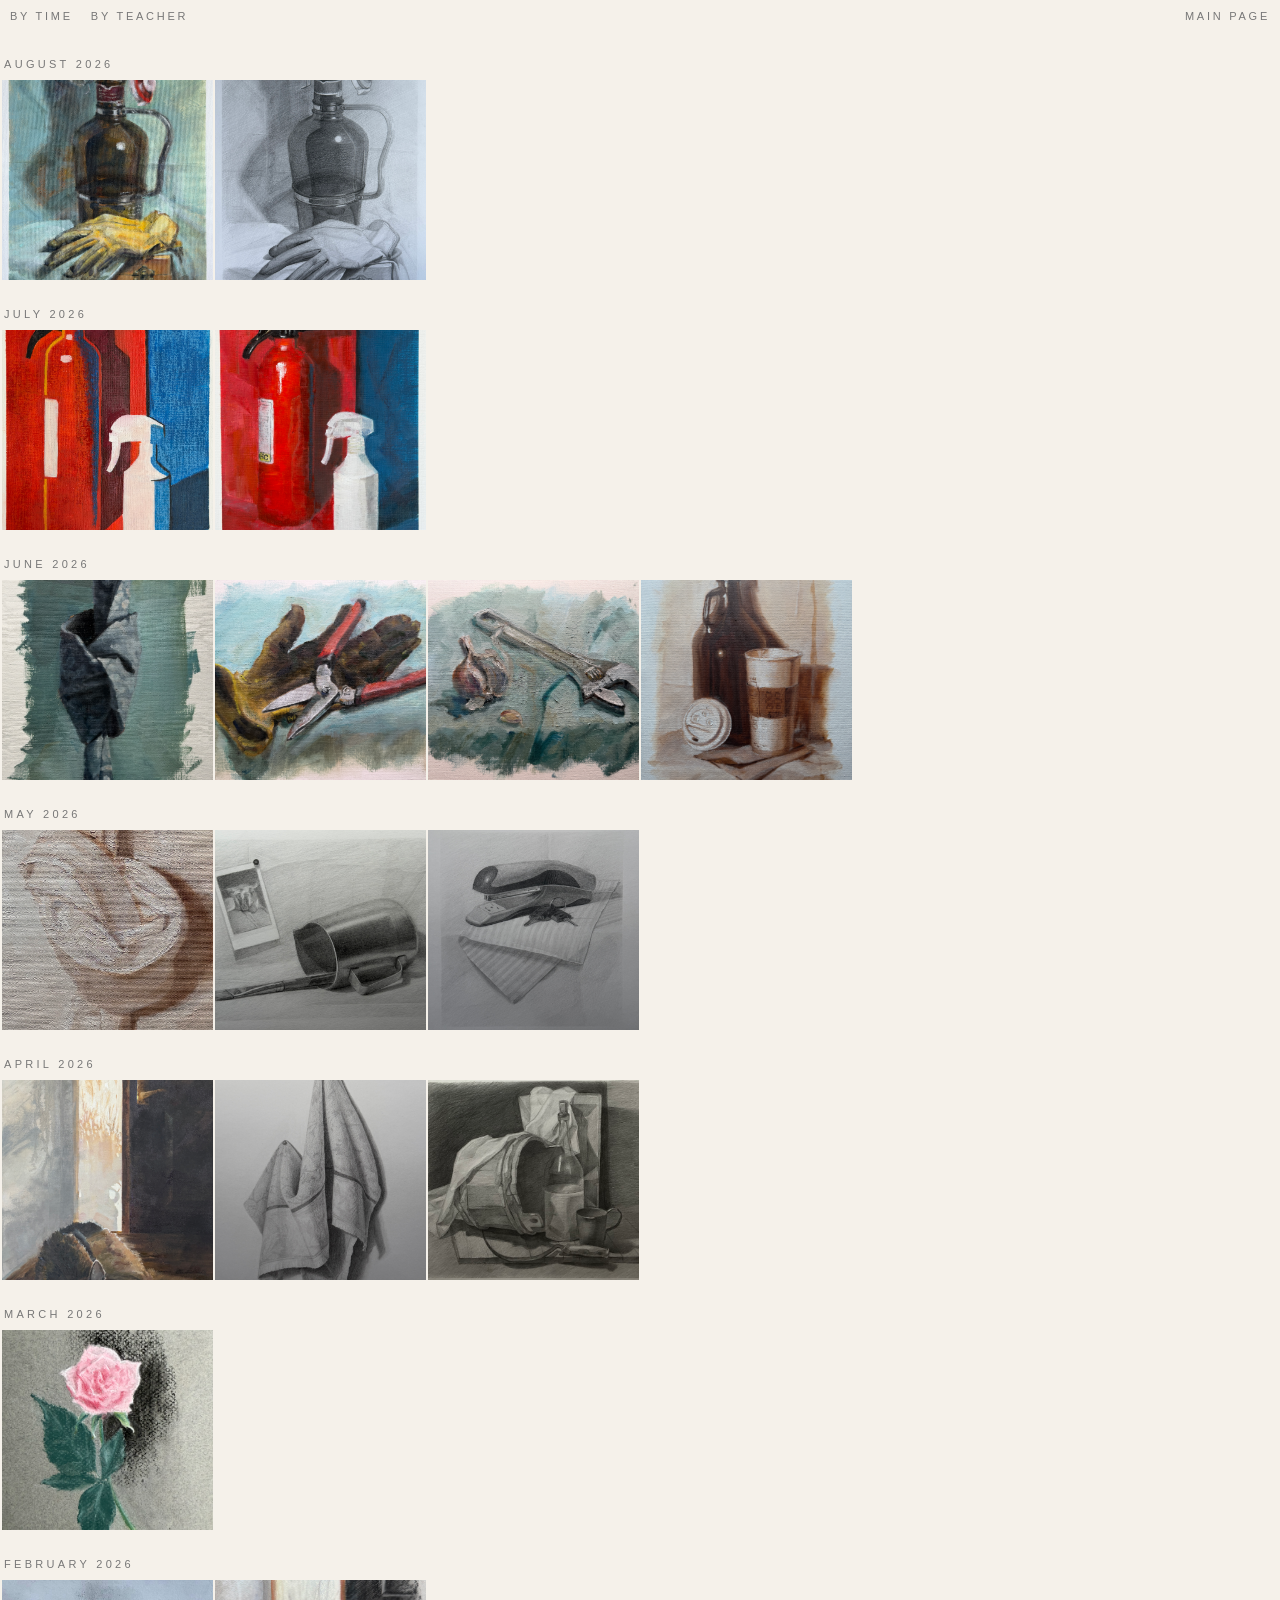
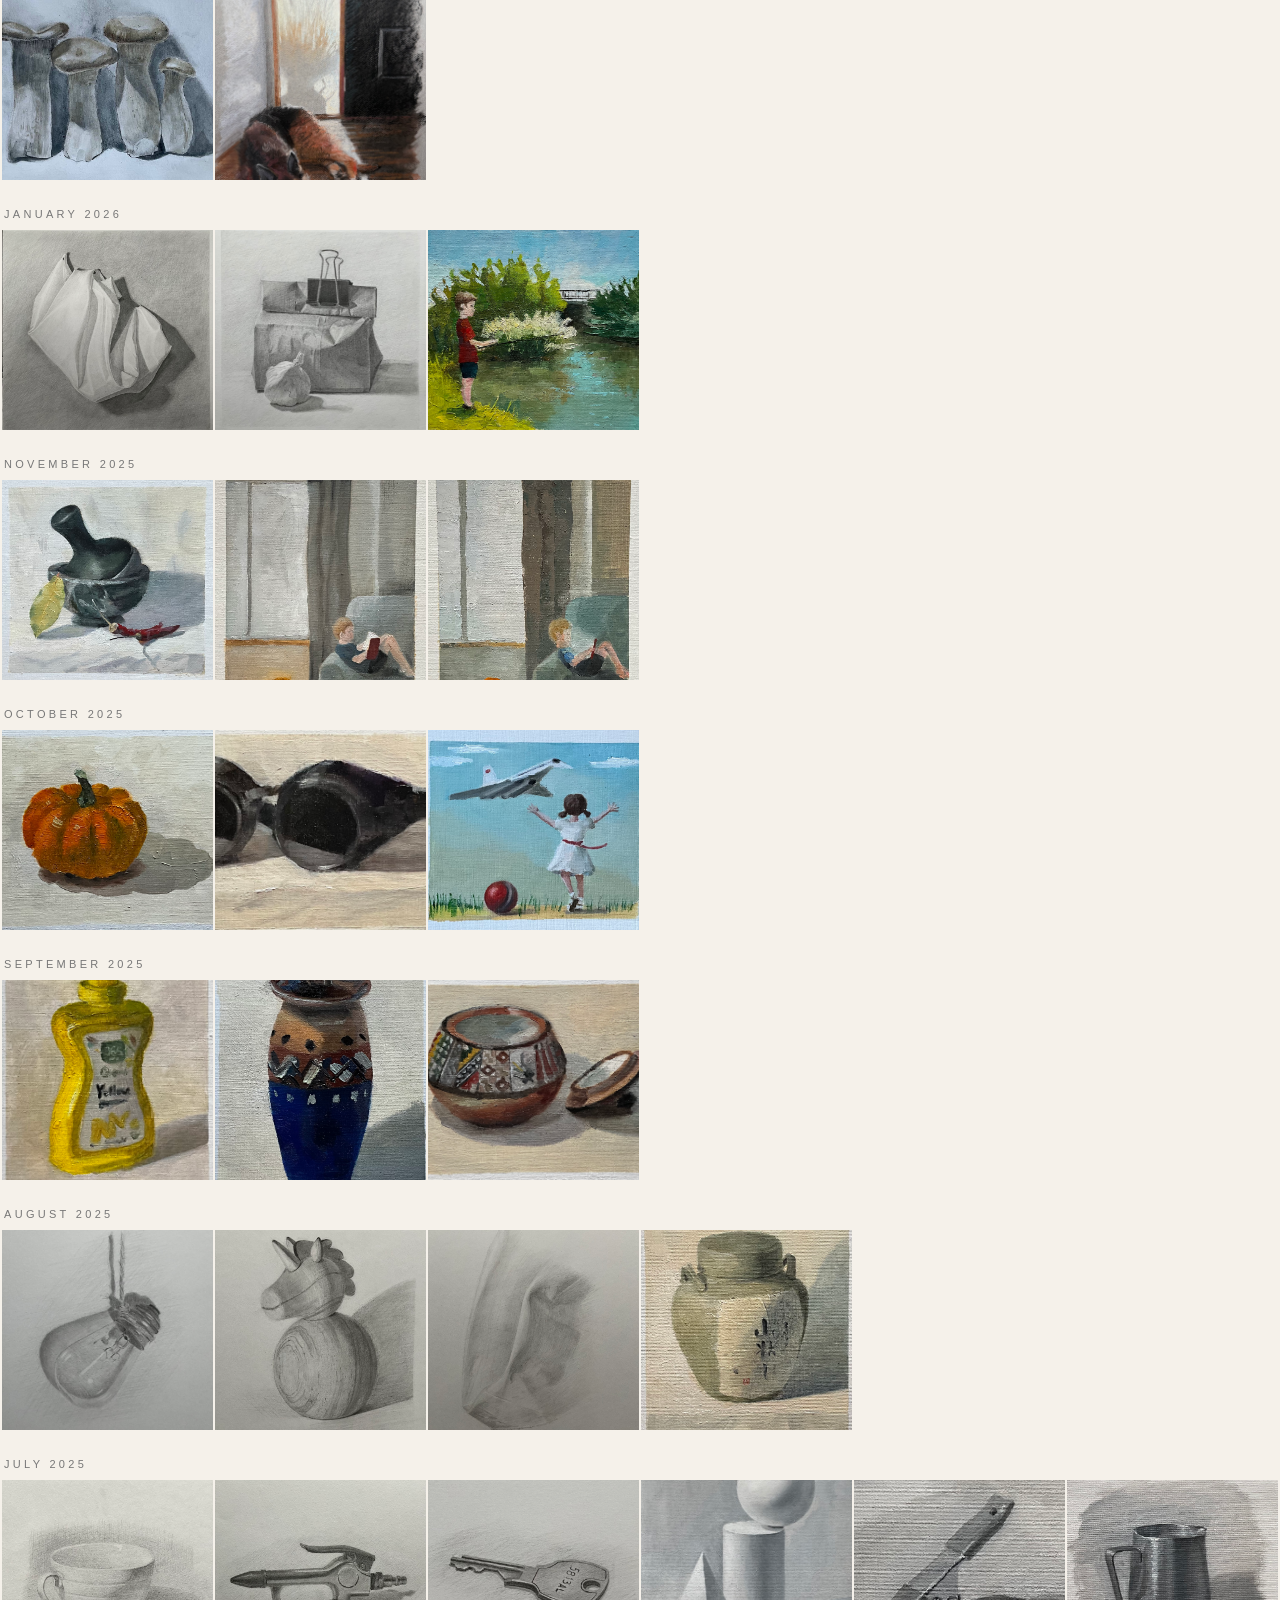
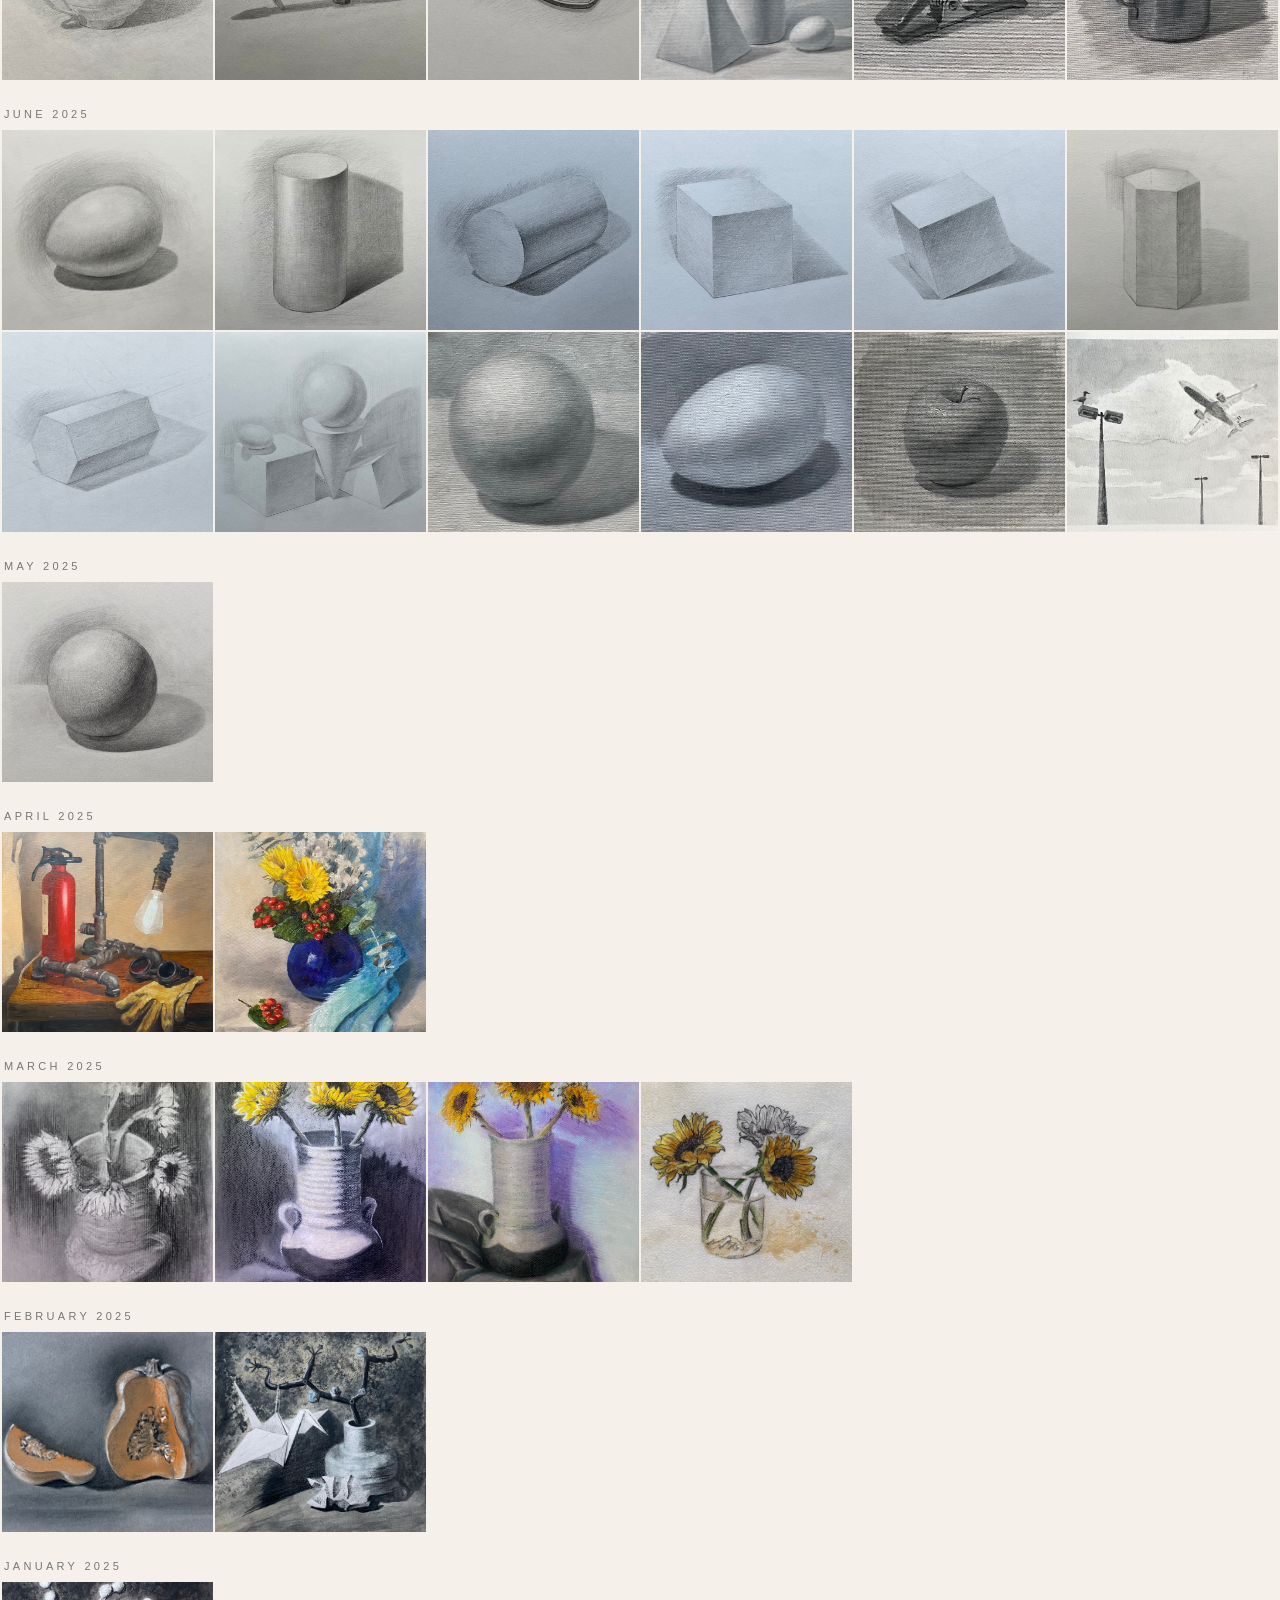
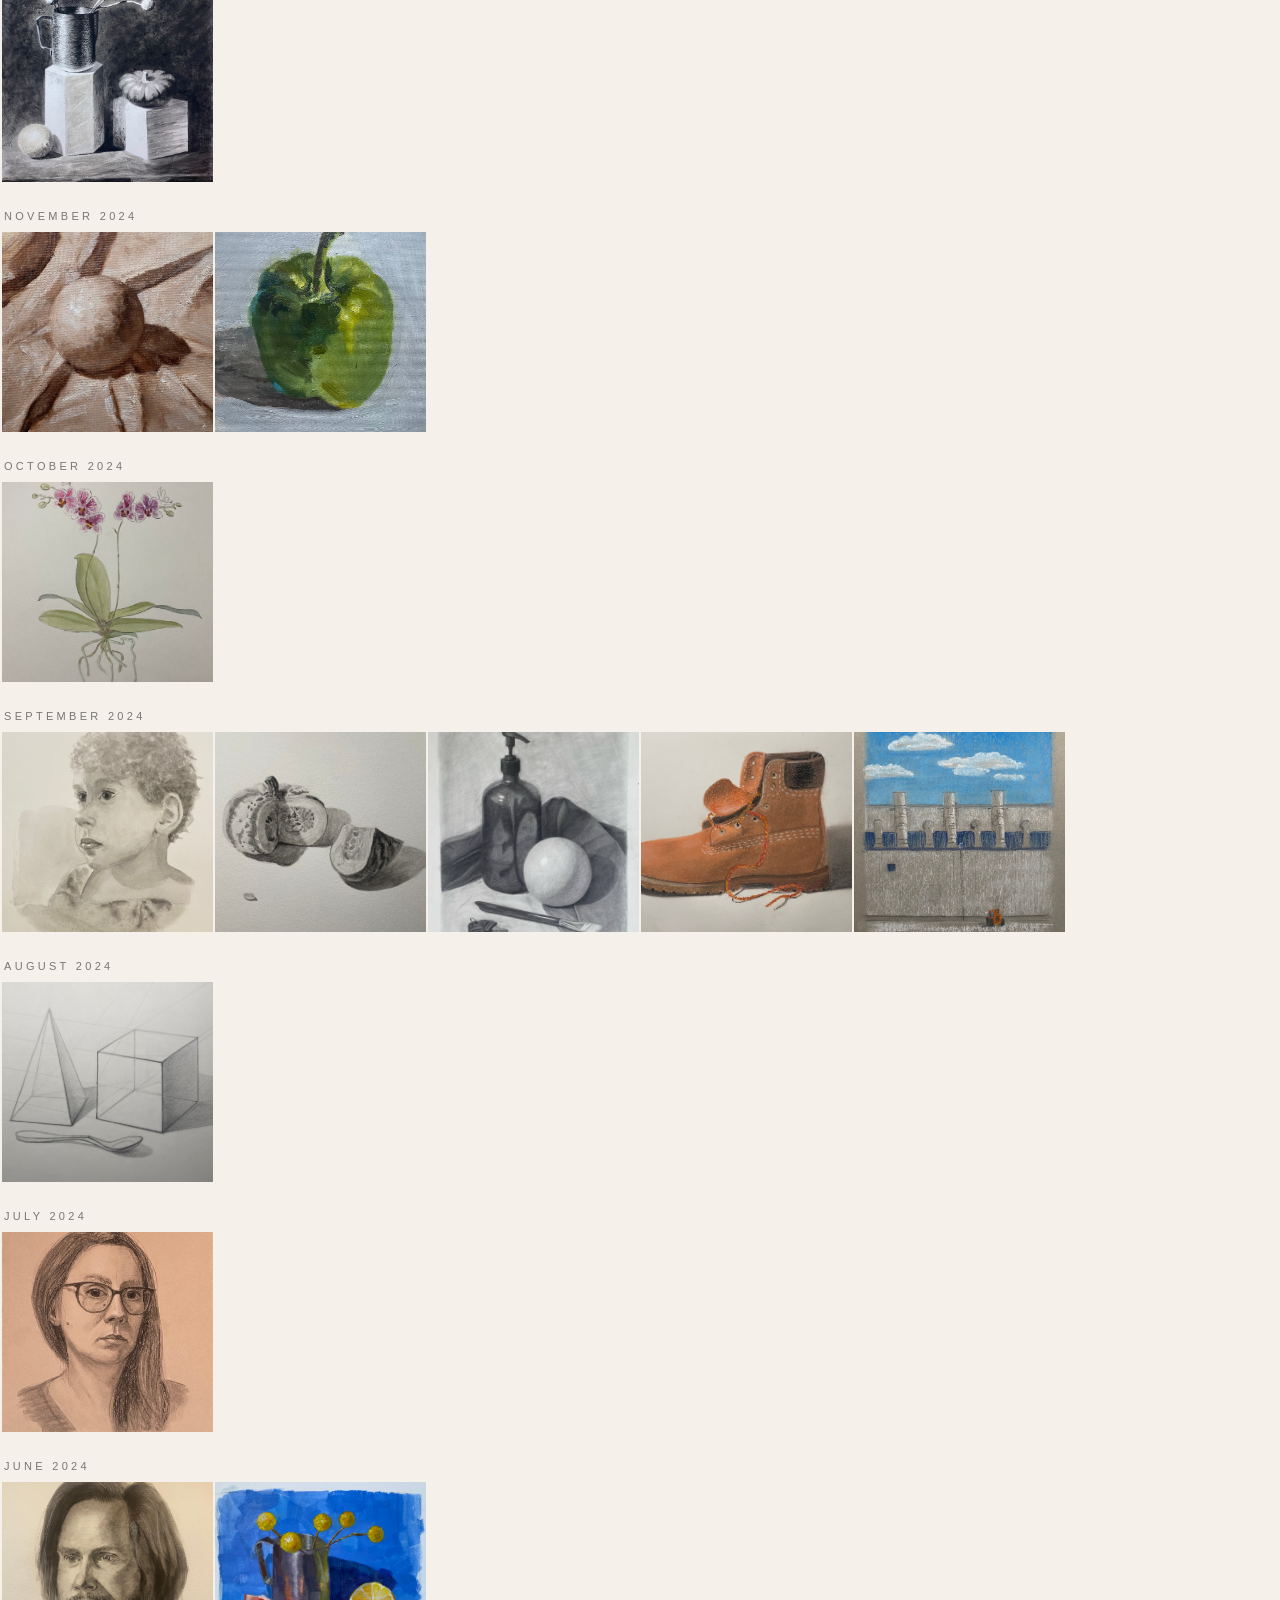
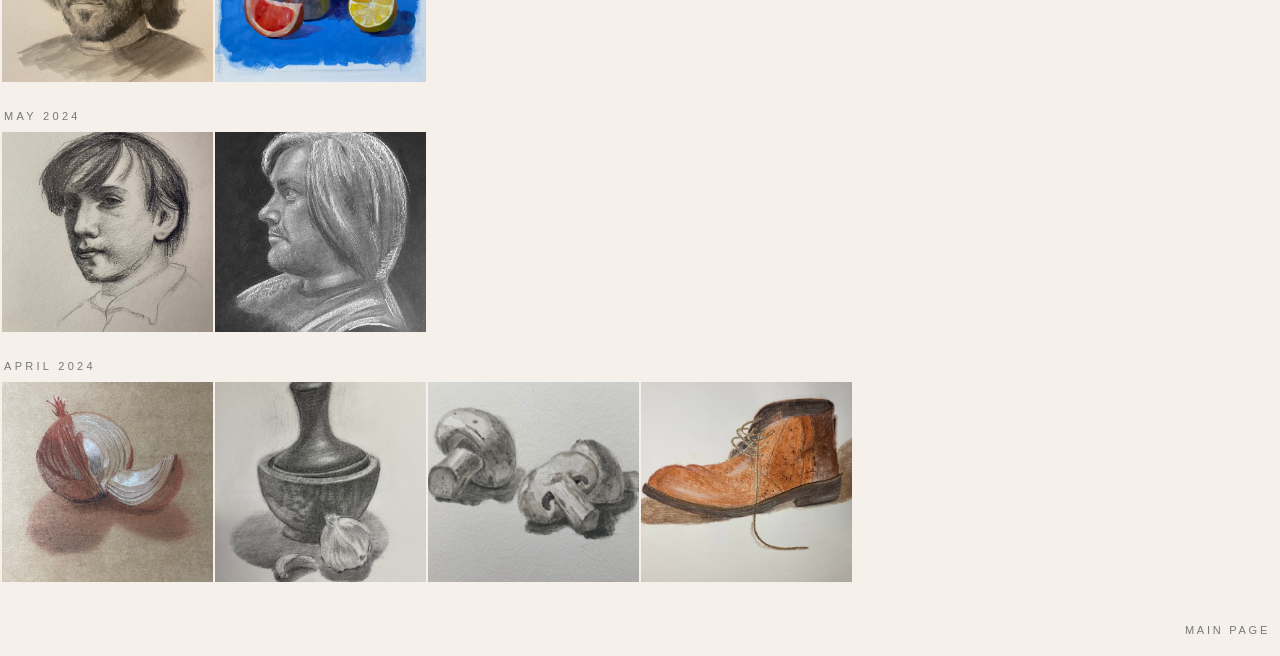
==== commit d6d5ef26: "Update archive.html" ====
--- a/archive.html
+++ b/archive.html
@@ -31,6 +31,26 @@
 
   <script>
     const artworks = [
+      {
+        src: "images/Xyo2_15.jpg",
+        teacher: "Oleg Toropygin",
+        date: "2026-08"
+      },
+      {
+        src: "images/Xyo2_14.jpg",
+        teacher: "Oleg Toropygin",
+        date: "2026-08"
+      },
+      {
+        src: "images/Xyo2_13.jpg",
+        teacher: "Oleg Toropygin",
+        date: "2026-07"
+      },
+      {
+        src: "images/Xyo2_12.jpg",
+        teacher: "Oleg Toropygin",
+        date: "2026-07"
+      },
       {
         src: "images/Xyo2_10.jpg",
         teacher: "Oleg Toropygin",
